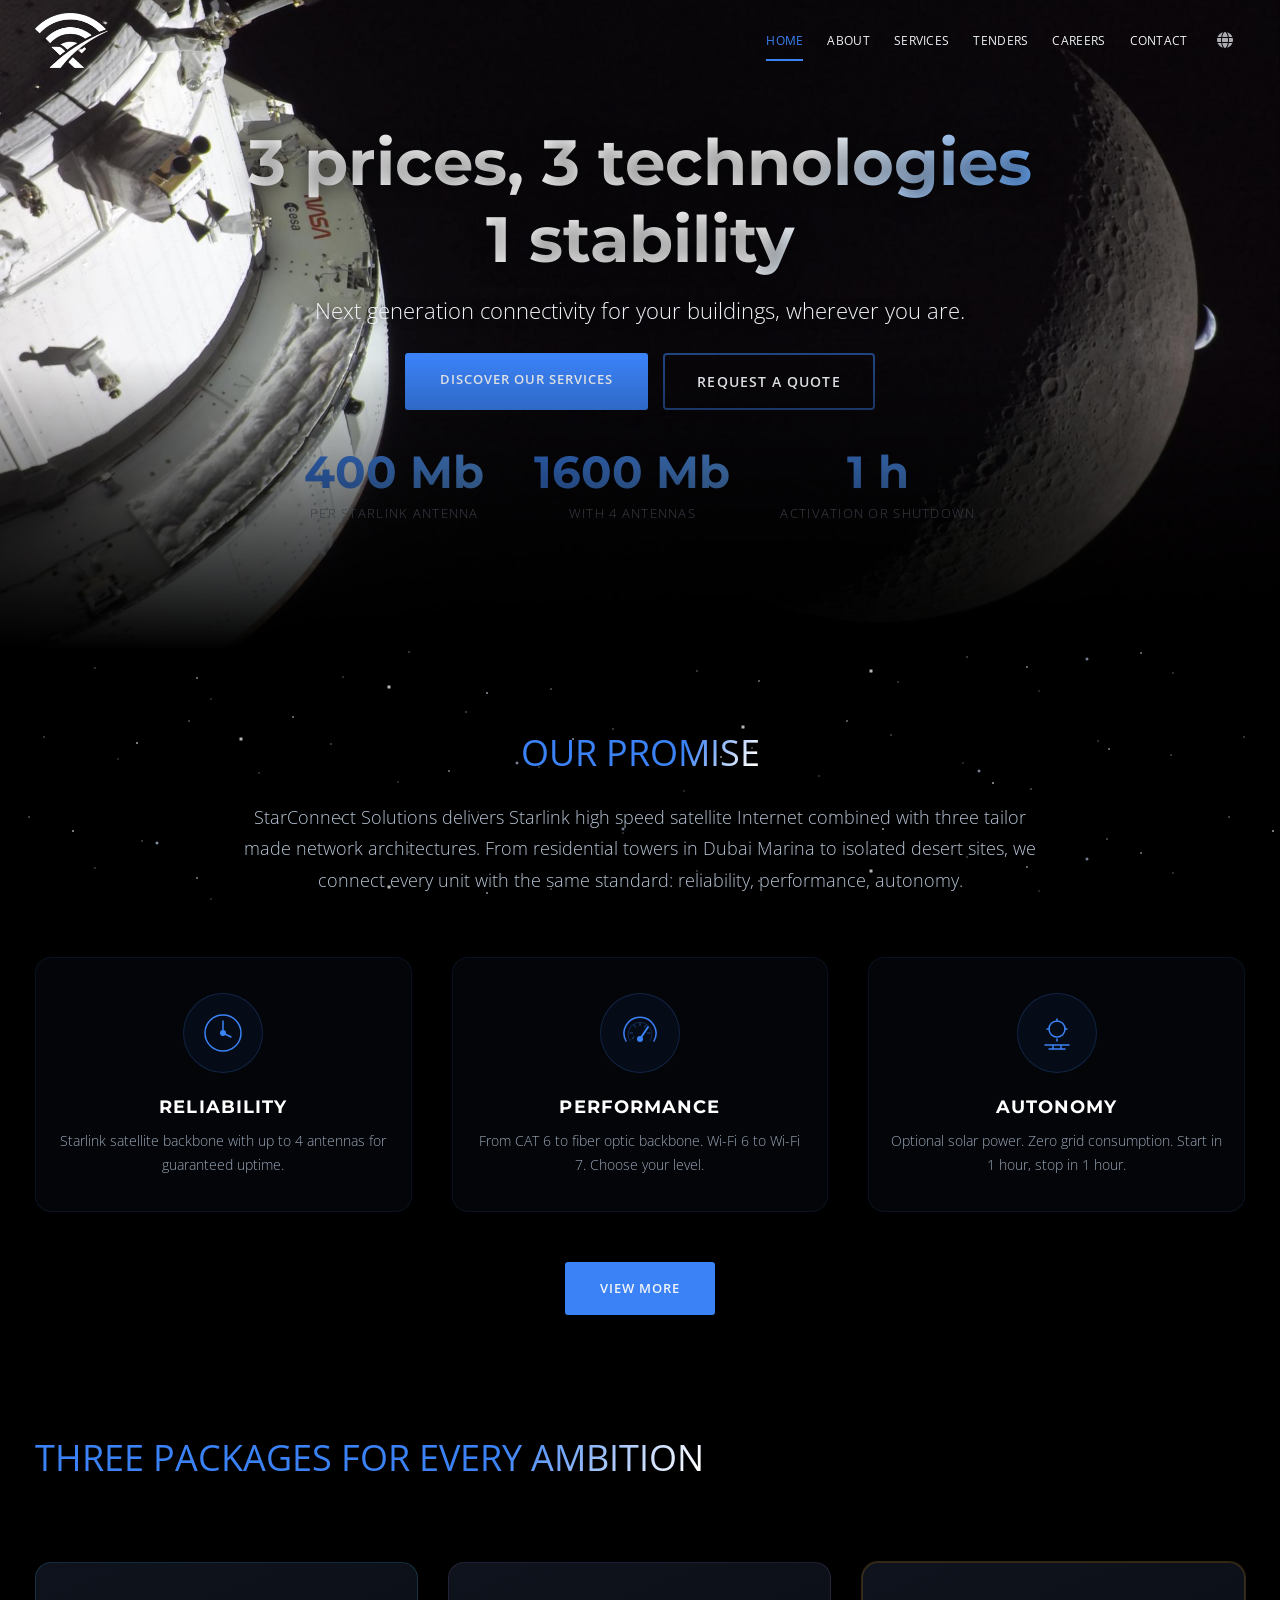
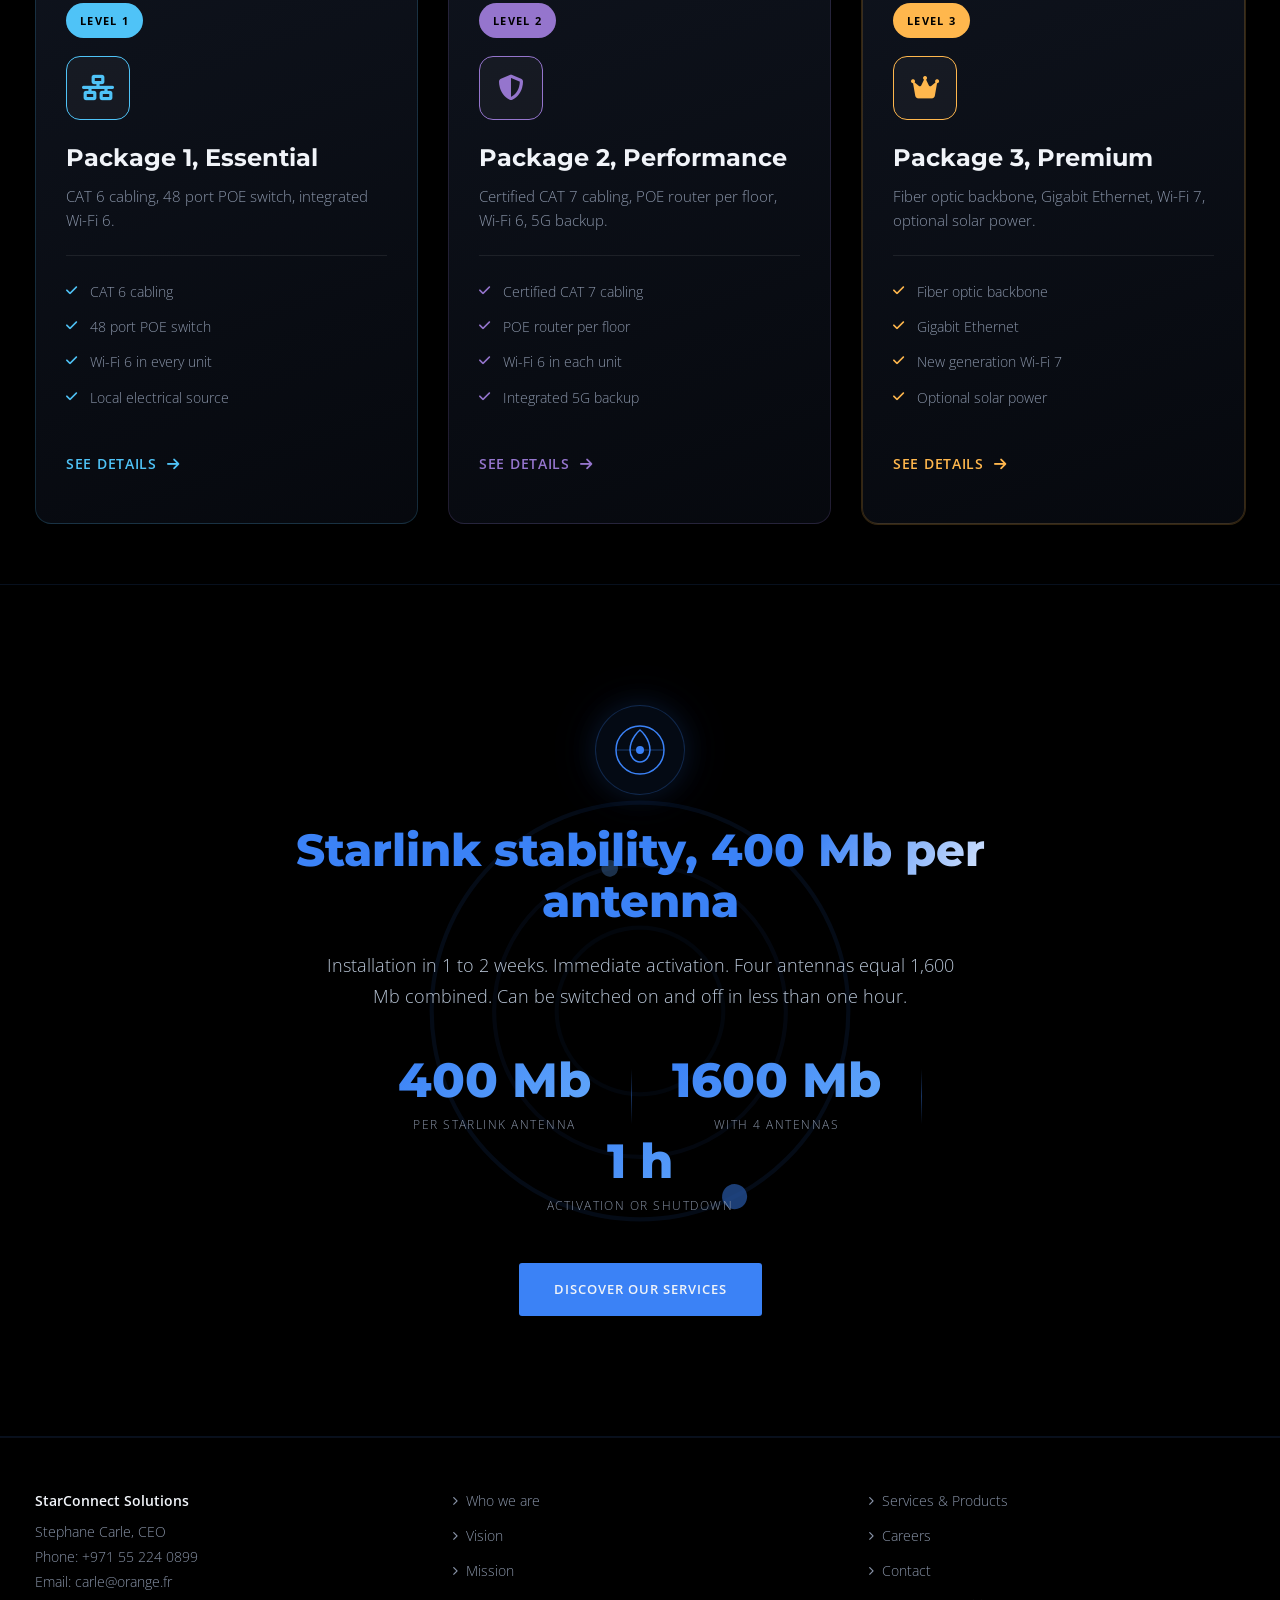
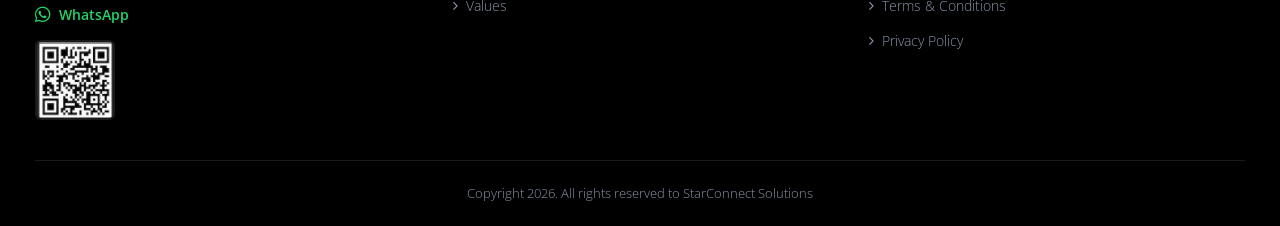
==== index.html @ bc76fd5a "i18n: update mobile lang label on language switch The .mobile-lang-current span stayed pinned to "EN" ====
<!DOCTYPE html>
<html lang="en">
<head>
    <meta charset="UTF-8">
    <meta name="viewport" content="width=device-width, initial-scale=1.0">
    <title>StarConnect Solutions, next generation connectivity</title>
    <meta name="description" content="StarConnect Solutions - Starlink satellite Internet and tailor made network architectures">
    <link rel="preconnect" href="https://fonts.googleapis.com">
    <link rel="preconnect" href="https://fonts.gstatic.com" crossorigin>
    <link href="https://fonts.googleapis.com/css2?family=Open+Sans:wght@300;400;500;600;700&family=Montserrat:wght@400;500;600;700&family=Noto+Sans+Arabic:wght@400;600;700&family=Noto+Sans+Bengali:wght@400;600;700&display=swap" rel="stylesheet">
    <link rel="stylesheet" href="https://cdnjs.cloudflare.com/ajax/libs/font-awesome/6.5.1/css/all.min.css">
    <link rel="icon" type="image/png" href="assets/favicon.png?v=4">
    
    <!-- Open Graph / Social Media -->
    <meta property="og:type" content="website">
    <meta property="og:title" content="StarConnect Solutions">
    <meta property="og:description" content="3 prix. 3 technologies. 1 stabilité. Connectivité Starlink haut débit pour vos immeubles.">
    <meta property="og:image" content="https://TODO-domain.com/assets/images/og-image.jpg">
    <meta property="og:url" content="https://TODO-domain.com/index.html">
    <meta name="twitter:card" content="summary_large_image">
    <meta name="twitter:title" content="StarConnect Solutions">
    <meta name="twitter:description" content="3 prix. 3 technologies. 1 stabilité. Connectivité Starlink haut débit pour vos immeubles.">
    <meta name="twitter:image" content="https://TODO-domain.com/assets/images/og-image.jpg">
    <link rel="stylesheet" href="style.css?v=36">
</head>
<body class="home" data-page-title-key="home.title">

    <!-- Preloader (home only) -->
    <div id="preloader" aria-hidden="true">
        <div class="preloader-stars"></div>
        <div class="preloader-stars preloader-stars-2"></div>
        <div class="preloader-stars preloader-stars-3"></div>
        <div class="preloader-core">
            <img src="assets/images/logo-starconnect.png" alt="StarConnect Solutions" class="preloader-logo">
            <div class="preloader-brand">STARCONNECT SOLUTIONS</div>
            <div class="preloader-line"></div>
        </div>
    </div>

    <!-- Header -->
    <header class="main-header">
        <div class="container">
            <div class="header-inner">
                <a href="index.html" class="logo">
                    <img src="assets/images/logo-starconnect.png" alt="StarConnect Solutions">
                </a>
                <nav class="main-nav">
                    <div class="mobile-lang">
                        <button class="mobile-lang-btn" aria-label="Language" type="button">
                            <svg width="18" height="18" viewBox="0 0 24 24" fill="none"><circle cx="12" cy="12" r="9" stroke="currentColor" stroke-width="1.5"/><path d="M3 12H21" stroke="currentColor" stroke-width="1.5"/><path d="M12 3C14.5 6 15.5 9 15.5 12C15.5 15 14.5 18 12 21" stroke="currentColor" stroke-width="1.5"/><path d="M12 3C9.5 6 8.5 9 8.5 12C8.5 15 9.5 18 12 21" stroke="currentColor" stroke-width="1.5"/></svg>
                            <span class="mobile-lang-current">EN</span>
                        </button>
                        <ul class="mobile-lang-menu">
                            <li><a href="#" class="lang-option" data-lang="en"><span class="flag flag-gb"></span> EN</a></li>
                            <li><a href="#" class="lang-option" data-lang="fr"><span class="flag flag-fr"></span> FR</a></li>
                            <li><a href="#" class="lang-option" data-lang="ar"><span class="flag flag-ae"></span> AR</a></li>
                            <li><a href="#" class="lang-option" data-lang="bn"><span class="flag flag-bd"></span> BN</a></li>
                        </ul>
                    </div>
                    <button class="mobile-toggle" aria-label="Menu">
                        <span></span><span></span><span></span>
                    </button>
                    <ul class="nav-menu">
                        <li class="active"><a href="index.html" data-i18n="nav.home">Home</a></li>
                        <li><a href="about.html" data-i18n="nav.about">About</a></li>
                        <li><a href="services.html" data-i18n="nav.services">Services</a></li>
                        <li><a href="tenders.html" data-i18n="nav.tenders">Tenders</a></li>
                        <li><a href="careers.html" data-i18n="nav.careers">Careers</a></li>
                        <li><a href="contact.html" data-i18n="nav.contact">Contact</a></li>
                        <li class="has-dropdown lang-dropdown">
                            <a href="#" class="lang-toggle"><i class="fa-solid fa-globe"></i></a>
                            <ul class="dropdown lang-menu">
                                <li><a href="#" class="lang-option" data-lang="en"><span class="flag flag-gb"></span> EN</a></li>
                                <li><a href="#" class="lang-option" data-lang="fr"><span class="flag flag-fr"></span> FR</a></li>
                                <li><a href="#" class="lang-option" data-lang="ar"><span class="flag flag-ae"></span> AR</a></li>
                                <li><a href="#" class="lang-option" data-lang="bn"><span class="flag flag-bd"></span> BN</a></li>
                            </ul>
                        </li>
                    </ul>
                </nav>
            </div>
        </div>
    </header>

    <!-- Space Background -->
    <div class="space-bg">
        <div class="stars-small"></div>
        <div class="stars-medium"></div>
        <div class="stars-large"></div>
    </div>

    <!-- Hero Slider -->
    <section class="hero-slider">
        <div class="slider-wrapper">
            <div class="slide active" style="background-image: url('assets/images/nasa-orion-moon.jpg')">
                <div class="container hero-content">
                    <h1>
                        <span data-i18n="home.hero.title.line1">3 prices, 3 technologies</span>
                        <span data-i18n="home.hero.title.line2">1 stability</span>
                    </h1>
                    <p data-i18n="home.hero.subtitle">Next generation connectivity for your buildings, wherever you are.</p>
                    <div class="hero-ctas">
                        <a href="services.html" class="btn-primary" data-i18n="home.cta">Discover our services</a>
                        <a href="contact.html" class="btn-secondary" data-i18n="home.cta2">Request a quote</a>
                    </div>
                    <div class="hero-stats">
                        <div class="hero-stat">
                            <div class="hero-stat-value" data-i18n="home.stat1.value">400 Mb</div>
                            <div class="hero-stat-label" data-i18n="home.stat1.label">per Starlink antenna</div>
                        </div>
                        <div class="hero-stat">
                            <div class="hero-stat-value" data-i18n="home.stat2.value">1600 Mb</div>
                            <div class="hero-stat-label" data-i18n="home.stat2.label">with 4 antennas</div>
                        </div>
                        <div class="hero-stat">
                            <div class="hero-stat-value" data-i18n="home.stat3.value">1 h</div>
                            <div class="hero-stat-label" data-i18n="home.stat3.label">activation or shutdown</div>
                        </div>
                    </div>
                </div>
            </div>
        </div>
    </section>

    <!-- Promise Section -->
    <section class="page-section promise-section">
        <div class="container">
            <div class="promise-content">
                <h2 class="section-title" data-i18n="home.promise.title">Our promise</h2>
                <p class="promise-lead" data-i18n="home.promise.text">StarConnect Solutions delivers Starlink high speed satellite Internet combined with three tailor made network architectures. From residential towers in Dubai Marina to isolated desert sites, we connect every unit with the same standard: reliability, performance, autonomy.</p>
            </div>

            <div class="promise-pillars">
                <div class="promise-pillar">
                    <div class="promise-pillar-icon">
                        <svg width="44" height="44" viewBox="0 0 44 44" fill="none">
                            <circle cx="22" cy="22" r="18" stroke="currentColor" stroke-width="1.5"/>
                            <path d="M22 10V22L30 26" stroke="currentColor" stroke-width="1.5" stroke-linecap="round"/>
                            <circle cx="22" cy="22" r="3" fill="currentColor"/>
                        </svg>
                    </div>
                    <h3 data-i18n="home.promise.p1.title">Reliability</h3>
                    <p data-i18n="home.promise.p1.text">Starlink satellite backbone with up to 4 antennas for guaranteed uptime.</p>
                </div>
                <div class="promise-pillar">
                    <div class="promise-pillar-icon">
                        <svg width="44" height="44" viewBox="0 0 44 44" fill="none">
                            <path d="M8 30 A16 16 0 1 1 36 30" stroke="currentColor" stroke-width="1.5" stroke-linecap="round" fill="none"/>
                            <path d="M12 30 A12 12 0 1 1 32 30" stroke="currentColor" stroke-width="0.8" stroke-linecap="round" fill="none" opacity="0.3"/>
                            <line x1="14" y1="28" x2="16" y2="26" stroke="currentColor" stroke-width="1" stroke-linecap="round" opacity="0.5"/>
                            <line x1="12" y1="22" x2="14.5" y2="22" stroke="currentColor" stroke-width="1" stroke-linecap="round" opacity="0.5"/>
                            <line x1="16" y1="14" x2="17.5" y2="16" stroke="currentColor" stroke-width="1" stroke-linecap="round" opacity="0.5"/>
                            <line x1="22" y1="12" x2="22" y2="14.5" stroke="currentColor" stroke-width="1" stroke-linecap="round" opacity="0.5"/>
                            <line x1="28" y1="14" x2="26.5" y2="16" stroke="currentColor" stroke-width="1" stroke-linecap="round" opacity="0.5"/>
                            <line x1="32" y1="22" x2="29.5" y2="22" stroke="currentColor" stroke-width="1" stroke-linecap="round" opacity="0.5"/>
                            <line x1="22" y1="28" x2="30" y2="16" stroke="currentColor" stroke-width="2" stroke-linecap="round" class="gauge-needle"/>
                            <circle cx="22" cy="28" r="3" fill="currentColor"/>
                        </svg>
                    </div>
                    <h3 data-i18n="home.promise.p2.title">Performance</h3>
                    <p data-i18n="home.promise.p2.text">From CAT 6 to fiber optic backbone. Wi-Fi 6 to Wi-Fi 7. Choose your level.</p>
                </div>
                <div class="promise-pillar">
                    <div class="promise-pillar-icon">
                        <svg width="44" height="44" viewBox="0 0 44 44" fill="none">
                            <circle cx="22" cy="18" r="8" stroke="currentColor" stroke-width="1.5"/>
                            <path d="M22 10V8" stroke="currentColor" stroke-width="1.5" stroke-linecap="round"/>
                            <path d="M22 28V30" stroke="currentColor" stroke-width="1.5" stroke-linecap="round"/>
                            <path d="M14 18H12" stroke="currentColor" stroke-width="1.5" stroke-linecap="round"/>
                            <path d="M32 18H30" stroke="currentColor" stroke-width="1.5" stroke-linecap="round"/>
                            <path d="M10 34H34" stroke="currentColor" stroke-width="1.5" stroke-linecap="round"/>
                            <path d="M14 38H30" stroke="currentColor" stroke-width="1.5" stroke-linecap="round"/>
                            <path d="M18 34V38" stroke="currentColor" stroke-width="1.5"/>
                            <path d="M26 34V38" stroke="currentColor" stroke-width="1.5"/>
                        </svg>
                    </div>
                    <h3 data-i18n="home.promise.p3.title">Autonomy</h3>
                    <p data-i18n="home.promise.p3.text">Optional solar power. Zero grid consumption. Start in 1 hour, stop in 1 hour.</p>
                </div>
            </div>

            <div class="promise-cta">
                <a href="about.html" class="btn-primary" data-i18n="common.viewmore">View more</a>
            </div>
        </div>
    </section>

    <!-- Packages Showcase -->
    <section class="page-section">
        <div class="container">
            <h2 class="section-title" data-i18n="home.packages.title">Three packages for every ambition</h2>
            <div class="package-grid">
                <article class="package-card pkg-1">
                    <span class="edge-light"></span>
                    <span class="package-badge" data-i18n="home.pkg.badge1">Level 1</span>
                    <div class="package-icon"><i class="fa-solid fa-network-wired"></i></div>
                    <h3 data-i18n="home.pkg1.title">Package 1, Essential</h3>
                    <p class="package-tagline" data-i18n="home.pkg1.desc">CAT 6 cabling, 48 port POE switch, integrated Wi-Fi 6.</p>
                    <ul class="package-features">
                        <li data-i18n="home.pkg1.f1">CAT 6 cabling</li>
                        <li data-i18n="home.pkg1.f2">48 port POE switch</li>
                        <li data-i18n="home.pkg1.f3">Wi-Fi 6 in every unit</li>
                        <li data-i18n="home.pkg1.f4">Local electrical source</li>
                    </ul>
                    <a href="services.html#pkg1" class="pkg-cta"><span data-i18n="home.pkg.cta">See details</span> <i class="fa-solid fa-arrow-right"></i></a>
                </article>

                <article class="package-card pkg-2">
                    <span class="edge-light"></span>
                    <span class="package-badge" data-i18n="home.pkg.badge2">Level 2</span>
                    <div class="package-icon"><i class="fa-solid fa-shield-halved"></i></div>
                    <h3 data-i18n="home.pkg2.title">Package 2, Performance</h3>
                    <p class="package-tagline" data-i18n="home.pkg2.desc">Certified CAT 7 cabling, POE router per floor, Wi-Fi 6, 5G backup.</p>
                    <ul class="package-features">
                        <li data-i18n="home.pkg2.f1">Certified CAT 7 cabling</li>
                        <li data-i18n="home.pkg2.f2">POE router per floor</li>
                        <li data-i18n="home.pkg2.f3">Wi-Fi 6 in each unit</li>
                        <li data-i18n="home.pkg2.f4">Integrated 5G backup</li>
                    </ul>
                    <a href="services.html#pkg2" class="pkg-cta"><span data-i18n="home.pkg.cta">See details</span> <i class="fa-solid fa-arrow-right"></i></a>
                </article>

                <article class="package-card pkg-3">
                    <span class="edge-light"></span>
                    <span class="package-badge" data-i18n="home.pkg.badge3">Level 3</span>
                    <div class="package-icon"><i class="fa-solid fa-crown"></i></div>
                    <h3 data-i18n="home.pkg3.title">Package 3, Premium</h3>
                    <p class="package-tagline" data-i18n="home.pkg3.desc">Fiber optic backbone, Gigabit Ethernet, Wi-Fi 7, optional solar power.</p>
                    <ul class="package-features">
                        <li data-i18n="home.pkg3.f1">Fiber optic backbone</li>
                        <li data-i18n="home.pkg3.f2">Gigabit Ethernet</li>
                        <li data-i18n="home.pkg3.f3">New generation Wi-Fi 7</li>
                        <li data-i18n="home.pkg3.f4">Optional solar power</li>
                    </ul>
                    <a href="services.html#pkg3" class="pkg-cta"><span data-i18n="home.pkg.cta">See details</span> <i class="fa-solid fa-arrow-right"></i></a>
                </article>
            </div>
        </div>
    </section>

    <!-- Starlink Highlight -->
    <section class="starlink-hero">
        <div class="starlink-hero-bg">
            <svg class="starlink-sat" viewBox="0 0 120 120" fill="none">
                <circle cx="60" cy="60" r="50" stroke="rgba(59,130,246,0.15)" stroke-width="1"/>
                <circle cx="60" cy="60" r="35" stroke="rgba(59,130,246,0.1)" stroke-width="1"/>
                <circle cx="60" cy="60" r="20" stroke="rgba(59,130,246,0.08)" stroke-width="1"/>
                <circle cx="60" cy="10" r="3" fill="#3b82f6" opacity="0.8">
                    <animateTransform attributeName="transform" type="rotate" from="0 60 60" to="360 60 60" dur="8s" repeatCount="indefinite"/>
                </circle>
                <circle cx="95" cy="60" r="2" fill="#60a5fa" opacity="0.5">
                    <animateTransform attributeName="transform" type="rotate" from="0 60 60" to="-360 60 60" dur="12s" repeatCount="indefinite"/>
                </circle>
            </svg>
        </div>
        <div class="container">
            <div class="starlink-hero-content">
                <div class="starlink-hero-icon">
                    <svg width="56" height="56" viewBox="0 0 56 56" fill="none">
                        <circle cx="28" cy="28" r="24" stroke="currentColor" stroke-width="1.5"/>
                        <path d="M28 8C28 8 18 16 18 28C18 34 22 40 28 40C34 40 38 34 38 28C38 16 28 8 28 8Z" stroke="currentColor" stroke-width="1.5"/>
                        <line x1="4" y1="28" x2="52" y2="28" stroke="currentColor" stroke-width="1" opacity="0.4"/>
                        <circle cx="28" cy="28" r="4" fill="currentColor"/>
                    </svg>
                </div>
                <h2 class="starlink-hero-title" data-i18n="home.starlink.title">Starlink stability, 400 Mb per antenna</h2>
                <p class="starlink-hero-text" data-i18n="home.starlink.text">Installation in 1 to 2 weeks. Immediate activation. Four antennas equal 1,600 Mb combined. Can be switched on and off in less than one hour.</p>
                <div class="starlink-hero-stats">
                    <div class="starlink-stat">
                        <div class="starlink-stat-value" data-i18n="home.stat1.value">400 Mb</div>
                        <div class="starlink-stat-label" data-i18n="home.stat1.label">per Starlink antenna</div>
                    </div>
                    <div class="starlink-stat-divider"></div>
                    <div class="starlink-stat">
                        <div class="starlink-stat-value" data-i18n="home.stat2.value">1600 Mb</div>
                        <div class="starlink-stat-label" data-i18n="home.stat2.label">with 4 antennas</div>
                    </div>
                    <div class="starlink-stat-divider"></div>
                    <div class="starlink-stat">
                        <div class="starlink-stat-value" data-i18n="home.stat3.value">1 h</div>
                        <div class="starlink-stat-label" data-i18n="home.stat3.label">activation or shutdown</div>
                    </div>
                </div>
                <a href="services.html" class="btn-primary" data-i18n="home.cta">Discover our services</a>
            </div>
        </div>
    </section>

    <!-- Footer -->
    <footer class="main-footer">
        <div class="container">
            <div class="footer-grid">
                <div class="footer-col footer-contact">
                    <p class="footer-company" data-i18n="footer.company">StarConnect Solutions</p>
                    <p data-i18n="footer.ceo">Stephane Carle, CEO</p>
                    <p data-i18n="footer.phone">Phone: +971 55 224 0899</p>
                    <p data-i18n="footer.email">Email: carle@orange.fr</p>
                    <a href="https://wa.me/971552240899" class="whatsapp-link"><i class="fa-brands fa-whatsapp"></i> <span data-i18n="footer.whatsapp">WhatsApp</span></a>
                    <div class="footer-qr">
                        <img src="assets/images/qrcode.png" alt="QR Code WhatsApp" loading="lazy" decoding="async">
                    </div>
                </div>
                <div class="footer-col">
                    <ul>
                        <li><a href="about.html"><i class="fa-solid fa-chevron-right"></i> <span data-i18n="footer.whoweare">Who we are</span></a></li>
                        <li><a href="about.html"><i class="fa-solid fa-chevron-right"></i> <span data-i18n="footer.vision">Vision</span></a></li>
                        <li><a href="about.html"><i class="fa-solid fa-chevron-right"></i> <span data-i18n="footer.mission">Mission</span></a></li>
                        <li><a href="about.html"><i class="fa-solid fa-chevron-right"></i> <span data-i18n="footer.values">Values</span></a></li>
                    </ul>
                </div>
                <div class="footer-col">
                    <ul>
                        <li><a href="services.html"><i class="fa-solid fa-chevron-right"></i> <span data-i18n="footer.services">Services & Products</span></a></li>
                        <li><a href="careers.html"><i class="fa-solid fa-chevron-right"></i> <span data-i18n="footer.careers">Careers</span></a></li>
                        <li><a href="contact.html"><i class="fa-solid fa-chevron-right"></i> <span data-i18n="footer.contact">Contact</span></a></li>
                        <li><a href="terms.html"><i class="fa-solid fa-chevron-right"></i> <span data-i18n="footer.terms">Terms & Conditions</span></a></li>
                        <li><a href="privacy.html"><i class="fa-solid fa-chevron-right"></i> <span data-i18n="footer.privacy">Privacy Policy</span></a></li>
                    </ul>
                </div>
            </div>
            <div class="footer-bottom">
                <p data-i18n="footer.copyright">Copyright 2026. All rights reserved to StarConnect Solutions</p>
            </div>
        </div>
    </footer>

    <script src="i18n.js?v=37"></script>
    <script src="i18n-extra.js?v=36"></script>
    <script src="script.js?v=37"></script>
</body>
</html>
---- style.css ----
/* ===== DESIGN TOKENS ===== */
:root {
    --bg: #000000;
    --bg-deep: #05080f;
    --surface: #131926;
    --surface-2: #1a2133;
    --border: #222b3d;
    --border-soft: rgba(255, 255, 255, 0.08);
    --text: #f1f4f9;
    --text-muted: #8994a8;
    --text-dim: #5c6578;
    --accent: #3b82f6;
    --accent-hover: #60a5fa;
    --accent-rgb: 59, 130, 246;
}

/* ===== RESET & BASE ===== */
*, *::before, *::after {
    margin: 0;
    padding: 0;
    box-sizing: border-box;
}

body {
    font-family: 'Open Sans', sans-serif;
    font-size: 14px;
    font-weight: 300;
    line-height: 25px;
    color: var(--text);
    background: var(--bg);
}

a {
    text-decoration: none;
    color: inherit;
    transition: color 0.3s ease;
}

ul {
    list-style: none;
}

img {
    max-width: 100%;
    height: auto;
    display: block;
}

.container {
    max-width: 1240px;
    margin: 0 auto;
    padding: 0 15px;
}

/* ===== LANGUAGE SWITCHER (in nav) ===== */
.lang-dropdown {
    margin-left: 5px;
}

.lang-toggle {
    font-size: 16px !important;
    opacity: 0.7;
    transition: opacity 0.3s ease !important;
}

.lang-toggle:hover {
    opacity: 1;
}

.lang-menu {
    min-width: 120px !important;
    right: 0;
    left: auto !important;
}

.lang-option {
    display: flex !important;
    align-items: center;
    gap: 10px;
}

.lang-option.active {
    color: var(--text) !important;
    background: rgba(255, 255, 255, 0.08);
}

/* Flag icons via CSS */
.flag {
    display: inline-block;
    width: 20px;
    height: 14px;
    border-radius: 2px;
    background-size: cover;
    background-position: center;
    flex-shrink: 0;
}

.flag-fr {
    background: linear-gradient(90deg, #002395 33%, #fff 33% 66%, #ED2939 66%);
}

.flag-ae {
    background: linear-gradient(180deg, #00732F 25%, #fff 25% 50%, #000 50% 75%, #FF0000 75%);
    position: relative;
}

.flag-ae::after {
    content: '';
    position: absolute;
    left: 0;
    top: 0;
    width: 30%;
    height: 100%;
    background: #FF0000;
}

.flag-gb {
    background:
        linear-gradient(90deg, transparent 45%, #fff 45% 55%, transparent 55%),
        linear-gradient(0deg, transparent 40%, #fff 40% 60%, transparent 60%),
        linear-gradient(90deg, transparent 47%, #CF142B 47% 53%, transparent 53%),
        linear-gradient(0deg, transparent 43%, #CF142B 43% 57%, transparent 57%),
        #00247D;
}

.flag-bd {
    background: radial-gradient(circle at 42% 50%, #F42A41 0 28%, transparent 28%), #006A4E;
}

/* RTL support (Arabic) */
html[dir="rtl"] body { direction: rtl; text-align: right; }
html[dir="rtl"] .nav-menu { flex-direction: row-reverse; }
html[dir="rtl"] .footer-grid { direction: rtl; }
html[dir="rtl"] .section-title-left { text-align: right; }
html[dir="rtl"] .service-list li { direction: rtl; }
html[dir="rtl"] .breadcrumb { direction: rtl; }
html[dir="rtl"] .footer-col ul li a i.fa-chevron-right::before { content: "\f053"; }

/* ===== STARFIELD BACKGROUND ===== */
.space-bg {
    position: fixed;
    top: 0;
    left: 0;
    width: 100%;
    height: 100%;
    pointer-events: none;
    z-index: 0;
    background: var(--bg);
}

.stars-small,
.stars-medium,
.stars-large {
    position: absolute;
    top: 0;
    left: 0;
    width: 100%;
    height: 100%;
    pointer-events: none;
}

/* Layer 1: Dense small stars */
.stars-small {
    background-image:
        radial-gradient(1px 1px at 29px 17px, rgba(255,255,255,0.8), transparent),
        radial-gradient(1px 1px at 95px 68px, rgba(255,255,255,0.6), transparent),
        radial-gradient(1px 1px at 142px 41px, rgba(255,255,255,0.7), transparent),
        radial-gradient(1px 1px at 211px 99px, rgba(255,255,255,0.5), transparent),
        radial-gradient(1px 1px at 278px 23px, rgba(255,255,255,0.8), transparent),
        radial-gradient(1px 1px at 343px 77px, rgba(255,255,255,0.6), transparent),
        radial-gradient(1px 1px at 409px 52px, rgba(255,255,255,0.7), transparent),
        radial-gradient(1px 1px at 478px 12px, rgba(255,255,255,0.5), transparent),
        radial-gradient(1px 1px at 551px 89px, rgba(255,255,255,0.8), transparent),
        radial-gradient(1px 1px at 623px 33px, rgba(255,255,255,0.6), transparent),
        radial-gradient(1px 1px at 697px 71px, rgba(255,255,255,0.7), transparent),
        radial-gradient(1px 1px at 764px 48px, rgba(255,255,255,0.5), transparent),
        radial-gradient(1px 1px at 831px 14px, rgba(255,255,255,0.8), transparent),
        radial-gradient(1px 1px at 898px 82px, rgba(255,255,255,0.6), transparent),
        radial-gradient(1px 1px at 967px 57px, rgba(255,255,255,0.7), transparent),
        radial-gradient(1px 1px at 1039px 91px, rgba(255,255,255,0.5), transparent),
        radial-gradient(1px 1px at 1107px 39px, rgba(255,255,255,0.8), transparent),
        radial-gradient(1px 1px at 1173px 73px, rgba(255,255,255,0.6), transparent),
        radial-gradient(1px 1px at 44px 137px, rgba(255,255,255,0.7), transparent),
        radial-gradient(1px 1px at 118px 159px, rgba(255,255,255,0.5), transparent),
        radial-gradient(1px 1px at 189px 121px, rgba(255,255,255,0.8), transparent),
        radial-gradient(1px 1px at 259px 173px, rgba(255,255,255,0.6), transparent),
        radial-gradient(1px 1px at 331px 144px, rgba(255,255,255,0.7), transparent),
        radial-gradient(1px 1px at 398px 182px, rgba(255,255,255,0.5), transparent),
        radial-gradient(1px 1px at 466px 112px, rgba(255,255,255,0.8), transparent),
        radial-gradient(1px 1px at 539px 167px, rgba(255,255,255,0.6), transparent),
        radial-gradient(1px 1px at 613px 129px, rgba(255,255,255,0.7), transparent),
        radial-gradient(1px 1px at 684px 191px, rgba(255,255,255,0.5), transparent),
        radial-gradient(1px 1px at 752px 148px, rgba(255,255,255,0.8), transparent),
        radial-gradient(1px 1px at 819px 176px, rgba(255,255,255,0.6), transparent),
        radial-gradient(1px 1px at 891px 135px, rgba(255,255,255,0.7), transparent),
        radial-gradient(1px 1px at 963px 163px, rgba(255,255,255,0.5), transparent),
        radial-gradient(1px 1px at 1031px 189px, rgba(255,255,255,0.8), transparent),
        radial-gradient(1px 1px at 1098px 141px, rgba(255,255,255,0.6), transparent),
        radial-gradient(1px 1px at 1171px 155px, rgba(255,255,255,0.7), transparent);
    background-size: 1200px 200px;
    background-repeat: repeat;
    animation: twinkle-slow 5s ease-in-out infinite alternate;
    z-index: 1;
}

/* Layer 2: Medium stars */
.stars-medium {
    background-image:
        radial-gradient(1.5px 1.5px at 73px 31px, rgba(255,255,255,0.9), transparent),
        radial-gradient(1.5px 1.5px at 197px 78px, rgba(220,230,255,0.8), transparent),
        radial-gradient(1.5px 1.5px at 341px 19px, rgba(255,255,255,0.7), transparent),
        radial-gradient(1.5px 1.5px at 487px 93px, rgba(220,230,255,0.9), transparent),
        radial-gradient(1.5px 1.5px at 611px 47px, rgba(255,255,255,0.8), transparent),
        radial-gradient(1.5px 1.5px at 759px 81px, rgba(220,230,255,0.7), transparent),
        radial-gradient(1.5px 1.5px at 883px 29px, rgba(255,255,255,0.9), transparent),
        radial-gradient(1.5px 1.5px at 1027px 67px, rgba(220,230,255,0.8), transparent),
        radial-gradient(1.5px 1.5px at 1141px 53px, rgba(255,255,255,0.7), transparent),
        radial-gradient(1.5px 1.5px at 137px 143px, rgba(255,255,255,0.9), transparent),
        radial-gradient(1.5px 1.5px at 293px 117px, rgba(220,230,255,0.8), transparent),
        radial-gradient(1.5px 1.5px at 449px 171px, rgba(255,255,255,0.7), transparent),
        radial-gradient(1.5px 1.5px at 573px 139px, rgba(220,230,255,0.9), transparent),
        radial-gradient(1.5px 1.5px at 721px 157px, rgba(255,255,255,0.8), transparent),
        radial-gradient(1.5px 1.5px at 847px 121px, rgba(220,230,255,0.7), transparent),
        radial-gradient(1.5px 1.5px at 993px 183px, rgba(255,255,255,0.9), transparent),
        radial-gradient(1.5px 1.5px at 1109px 149px, rgba(220,230,255,0.8), transparent);
    background-size: 1200px 200px;
    background-repeat: repeat;
    animation: twinkle-medium 7s ease-in-out infinite alternate;
    z-index: 1;
}

/* Layer 3: Bright accent stars */
.stars-large {
    background-image:
        radial-gradient(2px 2px at 157px 43px, rgba(200,220,255,1), transparent),
        radial-gradient(2.5px 2.5px at 389px 87px, rgba(255,255,255,1), transparent),
        radial-gradient(2px 2px at 623px 29px, rgba(200,220,255,0.9), transparent),
        radial-gradient(2.5px 2.5px at 871px 71px, rgba(255,255,255,1), transparent),
        radial-gradient(2px 2px at 1087px 59px, rgba(200,220,255,0.9), transparent),
        radial-gradient(2.5px 2.5px at 241px 139px, rgba(255,255,255,1), transparent),
        radial-gradient(2px 2px at 517px 163px, rgba(200,220,255,0.9), transparent),
        radial-gradient(2.5px 2.5px at 743px 127px, rgba(255,255,255,1), transparent),
        radial-gradient(2px 2px at 979px 171px, rgba(200,220,255,0.9), transparent);
    background-size: 1200px 200px;
    background-repeat: repeat;
    animation: twinkle-bright 3s ease-in-out infinite alternate;
    z-index: 1;
}

@keyframes twinkle-slow {
    0% { opacity: 0.6; }
    100% { opacity: 1; }
}

@keyframes twinkle-medium {
    0% { opacity: 0.5; }
    100% { opacity: 0.9; }
}

@keyframes twinkle-bright {
    0% { opacity: 0.4; }
    50% { opacity: 1; }
    100% { opacity: 0.6; }
}

/* Content sections above starfield */
.main-header,
.hero-slider,
.highlights-section,
.about-section,
.info-bar,
.main-footer,
.page-banner,
.page-section {
    position: relative;
    z-index: 1;
}

/* ===== HEADER ===== */
.main-header {
    background: rgba(0, 0, 0, 0.92);
    backdrop-filter: blur(8px);
    padding: 0;
    position: fixed;
    top: 0;
    left: 0;
    right: 0;
    z-index: 1000;
    transition: top 0.4s ease, background 0.4s ease;
}

/* Home page: header transparent at top, only nav items visible */
.home .main-header {
    background: transparent;
    backdrop-filter: none;
    top: 0;
}

/* Home page: header gains background on scroll */
.home .main-header.scrolled {
    background: rgba(0, 0, 0, 0.92);
    backdrop-filter: blur(8px);
}

.header-inner {
    display: flex;
    align-items: center;
    justify-content: space-between;
    min-height: 80px;
}

.logo img {
    height: 55px;
    width: auto;
    border-radius: 6px;
    object-fit: contain;
}

/* ===== NAVIGATION ===== */
.main-nav {
    display: flex;
    align-items: center;
}

.nav-menu {
    display: flex;
    align-items: center;
    gap: 0;
}

.nav-menu > li {
    position: relative;
}

.nav-menu > li > a {
    display: block;
    padding: 28px 12px;
    color: var(--text);
    font-size: 12px;
    font-weight: 400;
    letter-spacing: 0.3px;
    text-transform: uppercase;
    white-space: nowrap;
    transition: color 0.3s ease;
    position: relative;
}

/* Hover underline effect */
.nav-menu > li > a::before {
    content: '';
    position: absolute;
    bottom: 20px;
    left: 12px;
    right: 12px;
    height: 2px;
    background: var(--accent);
    transform: scaleX(0);
    transition: transform 0.3s ease;
    transform-origin: center;
}

.nav-menu > li > a:hover::before,
.nav-menu > li.active > a::before {
    transform: scaleX(1);
}

.nav-menu > li > a:hover {
    color: var(--accent);
}

.nav-menu > li.active > a {
    color: var(--accent);
}

/* No underline on lang toggle */
.lang-toggle::before {
    display: none !important;
}

/* Dropdown */
.has-dropdown > a::after {
    content: '\f107';
    font-family: 'Font Awesome 6 Free';
    font-weight: 900;
    margin-left: 6px;
    font-size: 11px;
}

.lang-dropdown > a::after {
    display: none;
}

.dropdown {
    position: absolute;
    top: 100%;
    left: 0;
    min-width: 220px;
    background: var(--surface);
    display: none;
    z-index: 9999;
}

.has-dropdown:hover > .dropdown {
    display: block;
}

.dropdown li a {
    display: block;
    padding: 12px 20px;
    color: var(--text-muted);
    font-size: 13px;
    border-bottom: 1px solid var(--border);
    transition: background 0.3s ease, color 0.3s ease;
}

.dropdown li a:hover {
    background: var(--accent);
    color: var(--text);
}

/* Mobile Toggle (Hamburger) */
.mobile-toggle {
    display: none;
    flex-direction: column;
    gap: 6px;
    background: none;
    border: none;
    cursor: pointer;
    padding: 8px;
    z-index: 1100;
}

.mobile-toggle span {
    width: 24px;
    height: 2px;
    background: var(--text);
    border-radius: 2px;
    transition: all 0.3s ease;
    transform-origin: center;
}

/* Hamburger → X animation */
.mobile-toggle.active span:nth-child(1) {
    transform: translateY(8px) rotate(45deg);
}

.mobile-toggle.active span:nth-child(2) {
    opacity: 0;
}

.mobile-toggle.active span:nth-child(3) {
    transform: translateY(-8px) rotate(-45deg);
}

/* Side Nav Overlay */
.sidenav-overlay {
    display: none;
    position: fixed;
    top: 0;
    left: 0;
    width: 100%;
    height: 100%;
    background: rgba(0, 0, 0, 0.6);
    z-index: 999;
    opacity: 0;
    transition: opacity 0.3s ease;
}

.sidenav-overlay.active {
    display: block;
    opacity: 1;
}

/* ===== HERO SLIDER ===== */
.hero-slider {
    position: relative;
    width: 100%;
    height: 0;
    padding-bottom: 50.8%; /* 630/1240 ratio */
    overflow: hidden;
    background: var(--bg);
}

/* Smooth fade from hero image into starfield background */
.hero-slider::after {
    content: '';
    position: absolute;
    left: 0;
    right: 0;
    bottom: 0;
    height: 45%;
    background: linear-gradient(
        to bottom,
        transparent 0%,
        rgba(0, 0, 0, 0.6) 55%,
        #000 100%
    );
    pointer-events: none;
    z-index: 2;
}

.home .hero-slider .slide {
    transform: translateZ(0);
    will-change: transform;
}

.slider-wrapper {
    position: absolute;
    top: 0;
    left: 0;
    width: 100%;
    height: 100%;
}

.slide {
    position: absolute;
    top: 0;
    left: 0;
    width: 100%;
    height: 100%;
    background-size: cover;
    background-position: center;
    opacity: 0;
    transition: opacity 1s ease;
}

.slide.active {
    opacity: 1;
}

.slider-arrow {
    position: absolute;
    top: 50%;
    transform: translateY(-50%);
    background: rgba(0, 0, 0, 0.5);
    color: var(--text);
    border: none;
    width: 40px;
    height: 40px;
    border-radius: 50%;
    font-size: 16px;
    cursor: pointer;
    z-index: 10;
    transition: background 0.3s ease;
    display: flex;
    align-items: center;
    justify-content: center;
}

.slider-arrow:hover {
    background: rgba(255, 255, 255, 0.25);
}

.slider-arrow.prev {
    left: 20px;
}

.slider-arrow.next {
    right: 20px;
}

.slider-dots {
    position: absolute;
    bottom: 20px;
    left: 50%;
    transform: translateX(-50%);
    display: flex;
    gap: 10px;
    z-index: 10;
}

.dot {
    width: 14px;
    height: 14px;
    border-radius: 50%;
    background: transparent;
    border: 2px solid rgba(255, 255, 255, 0.6);
    cursor: pointer;
    transition: all 0.3s ease;
}

.dot.active {
    background: var(--text);
    border-color: var(--text);
}

/* ===== HIGHLIGHTS SECTION ===== */
.highlights-section {
    padding: 60px 0 50px;
    background: transparent;
}

.section-title {
    font-size: 36px;
    font-weight: 400;
    color: var(--accent);
    text-align: center;
    margin-bottom: 30px;
    text-transform: uppercase;
    line-height: 1.3;
}

.highlights-header {
    display: flex;
    align-items: center;
    justify-content: space-between;
    margin-bottom: 40px;
}

.highlights-header .section-title {
    text-align: left;
    margin-bottom: 0;
}

.highlights-tabs {
    display: flex;
    align-items: center;
    gap: 15px;
}

.tab-btn {
    background: none;
    border: none;
    font-family: 'Open Sans', sans-serif;
    font-size: 14px;
    font-weight: 600;
    color: var(--text-muted);
    cursor: pointer;
    text-transform: uppercase;
    letter-spacing: 0.5px;
    transition: color 0.3s ease;
}

.tab-btn.active {
    color: var(--accent);
}

.tab-btn:hover {
    color: var(--accent);
}

.tab-separator {
    color: var(--text-muted);
    font-size: 14px;
}

.posts-grid {
    display: grid;
    grid-template-columns: repeat(2, 1fr);
    gap: 30px;
}

.post-card {
    background: rgba(255, 255, 255, 0.05);
    border: 1px solid rgba(255, 255, 255, 0.1);
    border-radius: 15px;
    overflow: hidden;
    transition: transform 0.3s ease, border-color 0.3s ease;
}

.post-card:hover {
    transform: translateY(-3px);
    border-color: rgba(255, 255, 255, 0.2);
}

.post-image {
    overflow: hidden;
    height: 280px;
}

.post-image img {
    width: 100%;
    height: 100%;
    object-fit: cover;
    transition: transform 0.5s ease;
}

.post-card:hover .post-image img {
    transform: scale(1.05);
}

.post-content {
    padding: 25px;
}

.post-date {
    font-size: 12px;
    color: var(--text-muted);
    font-weight: 400;
    display: block;
    margin-bottom: 10px;
}

.post-content h3 {
    font-size: 18px;
    font-weight: 500;
    line-height: 1.4;
    margin-bottom: 12px;
}

.post-content h3 a {
    color: var(--text);
}

.post-content h3 a:hover {
    color: var(--accent);
}

.post-content p {
    font-size: 14px;
    color: var(--text-muted);
    line-height: 1.7;
    margin-bottom: 15px;
}

.read-more {
    font-size: 13px;
    font-weight: 600;
    color: var(--accent);
    text-transform: uppercase;
}

.read-more:hover {
    color: var(--accent-hover);
}

/* ===== ABOUT SECTION ===== */
.about-section {
    padding: 70px 0;
    background: transparent;
}

.about-grid {
    display: grid;
    grid-template-columns: 1fr 1fr;
    gap: 50px;
    align-items: center;
}

.grad {
    font-size: 36px;
    font-weight: 600;
    background: -webkit-linear-gradient(var(--accent), var(--accent-hover));
    -webkit-background-clip: text;
    -webkit-text-fill-color: transparent;
    background-clip: text;
    margin-bottom: 20px;
}

.about-text p {
    font-size: 15px;
    line-height: 1.8;
    color: var(--text-muted);
    margin-bottom: 30px;
}

.btn-primary {
    display: inline-block;
    padding: 14px 35px;
    background: var(--accent);
    color: var(--text);
    font-size: 13px;
    font-weight: 600;
    text-transform: uppercase;
    letter-spacing: 1px;
    border-radius: 3px;
    transition: background 0.3s ease, transform 0.3s ease;
}

.btn-primary:hover {
    background: var(--accent-hover);
    transform: translateY(-2px);
}

.about-image img {
    max-width: 100%;
}

/* ===== INFO BAR ===== */
.info-bar {
    padding: 40px 0;
    background: rgba(0, 0, 0, 0.3);
    border-top: 1px solid rgba(255, 255, 255, 0.08);
}

.info-grid {
    display: grid;
    grid-template-columns: repeat(4, 1fr);
    gap: 30px;
}

.info-item {
    display: flex;
    align-items: flex-start;
    gap: 15px;
}

.info-item i {
    font-size: 24px;
    color: var(--accent);
    margin-top: 3px;
}

.info-item strong {
    display: block;
    font-size: 14px;
    font-weight: 600;
    color: var(--text);
    margin-bottom: 3px;
}

.info-item p {
    font-size: 13px;
    color: var(--text-muted);
}

/* ===== FOOTER ===== */
.main-footer {
    background: transparent;
    border-top: 1px solid rgba(100, 150, 255, 0.1);
    padding: 50px 0 0;
    color: var(--text);
}

.footer-grid {
    display: grid;
    grid-template-columns: 1fr 1fr 1fr;
    gap: 40px;
    padding-bottom: 40px;
}

.footer-grid.four-col {
    grid-template-columns: 1.5fr 1fr 1fr 1fr;
}

.footer-contact p {
    color: var(--text-muted);
    font-size: 14px;
    line-height: 1.8;
}

.footer-company {
    color: var(--text) !important;
    font-weight: 600;
    margin-bottom: 5px;
}

.whatsapp-link {
    display: inline-flex;
    align-items: center;
    gap: 8px;
    color: #25d366;
    font-size: 14px;
    font-weight: 600;
    margin-top: 8px;
    transition: color 0.3s ease;
}

.whatsapp-link:hover {
    color: #128c7e;
}

.whatsapp-link i {
    font-size: 18px;
}

.footer-qr {
    margin-top: 12px;
}

.footer-qr img {
    width: 80px;
    height: 80px;
    border-radius: 6px;
    border: 2px solid rgba(255, 255, 255, 0.1);
}

.footer-col h4 {
    font-size: 16px;
    font-weight: 600;
    margin-bottom: 20px;
    text-transform: uppercase;
    color: var(--text);
}

.footer-col ul li {
    margin-bottom: 10px;
}

.footer-col ul li a {
    color: var(--text-muted);
    font-size: 14px;
    transition: color 0.3s ease;
    display: flex;
    align-items: center;
    gap: 8px;
}

.footer-col ul li a i {
    font-size: 9px;
    color: var(--text-muted);
}

.footer-col ul li a:hover {
    color: var(--text);
}

.social-links {
    display: flex;
    gap: 15px;
}

.social-links a {
    display: flex;
    align-items: center;
    justify-content: center;
    width: 40px;
    height: 40px;
    border-radius: 50%;
    background: rgba(255, 255, 255, 0.1);
    color: var(--text);
    font-size: 16px;
    transition: background 0.3s ease, transform 0.3s ease;
}

.social-links a:hover {
    background: var(--accent);
    transform: translateY(-3px);
}

.footer-bottom {
    border-top: 1px solid rgba(255, 255, 255, 0.1);
    padding: 20px 0;
    text-align: center;
}

.footer-bottom p {
    font-size: 13px;
    color: var(--text-muted);
}

/* ===== RESPONSIVE ===== */
@media (max-width: 1024px) {
    .nav-menu > li > a {
        padding: 28px 12px;
        font-size: 12px;
    }

    .posts-grid {
        gap: 20px;
    }

    .about-grid {
        gap: 30px;
    }
}

@media (max-width: 778px) {
    .mobile-toggle {
        display: flex;
    }

    /* Side Nav (from right) */
    .nav-menu {
        display: flex !important;
        position: fixed;
        top: 0;
        right: 0;
        left: auto;
        width: 280px;
        height: 100vh;
        height: 100dvh;
        background: var(--bg);
        flex-direction: column;
        align-items: stretch;
        padding: 80px 0 30px;
        z-index: 1050;
        overflow-y: auto;
        transform: translateX(100%);
        transition: transform 0.35s cubic-bezier(0.4, 0, 0.2, 1);
        border-left: 1px solid rgba(255, 255, 255, 0.06);
    }

    .nav-menu.open {
        transform: translateX(0);
        box-shadow: -5px 0 30px rgba(0, 0, 0, 0.5);
    }

    .nav-menu > li > a {
        display: block;
        padding: 16px 28px;
        font-size: 14px;
        border-bottom: 1px solid rgba(255, 255, 255, 0.05);
        letter-spacing: 1px;
        position: relative;
        color: #fff;
    }

    .nav-menu > li.active > a {
        background: rgba(var(--accent-rgb), 0.1);
        color: var(--accent-hover);
        box-shadow: inset 3px 0 0 var(--accent);
    }

    .nav-menu > li > a:active,
    .nav-menu > li > a:hover {
        background: rgba(var(--accent-rgb), 0.05);
    }

    /* Kill the desktop hover underline on mobile (was overlapping text) */
    .nav-menu > li > a::before {
        display: none !important;
    }

    /* Dropdowns in sidenav */
    .dropdown {
        position: static;
        background: rgba(0, 0, 0, 0.2);
        min-width: 100%;
        display: none;
        z-index: auto;
    }

    .has-dropdown:hover > .dropdown {
        display: none;
    }

    .has-dropdown.sub-open > .dropdown {
        display: block;
    }

    .has-dropdown > a::after {
        float: right;
        transition: transform 0.3s ease;
    }

    .has-dropdown.sub-open > a::after {
        transform: rotate(180deg);
    }

    .dropdown li a {
        padding: 12px 25px 12px 40px;
        font-size: 13px;
        border-bottom: 1px solid rgba(255, 255, 255, 0.03);
    }

    /* Lang dropdown in sidenav */
    .lang-dropdown {
        margin-top: auto;
        border-top: 1px solid rgba(255, 255, 255, 0.08);
        padding-top: 10px;
    }

    .lang-toggle {
        font-size: 14px !important;
    }

    .lang-menu {
        position: static;
        min-width: 100%;
        display: none;
        background: rgba(0, 0, 0, 0.2);
    }

    .lang-dropdown:hover > .lang-menu {
        display: none;
    }

    .lang-dropdown.sub-open > .lang-menu {
        display: block;
    }

    /* Sidenav header */
    .nav-menu::before {
        content: 'MENU';
        display: block;
        position: absolute;
        top: 0;
        left: 0;
        right: 0;
        padding: 25px;
        font-size: 12px;
        font-weight: 600;
        letter-spacing: 3px;
        color: rgba(255, 255, 255, 0.3);
        text-align: right;
        border-bottom: 1px solid rgba(255, 255, 255, 0.06);
    }

    /* Layout adjustments */
    .hero-slider {
        padding-bottom: 60%;
    }

    .highlights-header {
        flex-direction: column;
        gap: 15px;
        align-items: flex-start;
    }

    .posts-grid {
        grid-template-columns: 1fr;
    }

    .about-grid {
        grid-template-columns: 1fr;
        text-align: center;
    }

    .about-image {
        order: -1;
    }

    .about-image img {
        max-width: 300px;
        margin: 0 auto;
    }

    .info-grid {
        grid-template-columns: repeat(2, 1fr);
        gap: 25px;
    }

    .footer-grid,
    .footer-grid.four-col {
        grid-template-columns: 1fr;
        text-align: center;
    }

    .footer-col ul li a {
        justify-content: center;
    }

    .social-links {
        justify-content: center;
    }
}

@media (max-width: 480px) {
    .section-title {
        font-size: 24px;
    }

    .grad {
        font-size: 24px;
    }

    .info-grid {
        grid-template-columns: 1fr;
    }

    .post-image {
        height: 180px;
    }

    .hero-slider {
        padding-bottom: 75%;
    }

    .contact-grid {
        grid-template-columns: 1fr;
    }

    .form-row.two-col {
        grid-template-columns: 1fr;
    }

    .header-inner {
        min-height: 60px;
    }

    .logo img {
        height: 40px;
    }

    .page-banner {
        min-height: 180px;
    }

    .page-banner h1 {
        font-size: 22px;
    }

    .banner-overlay {
        padding: 50px 0;
    }

    .post-content {
        padding: 18px;
    }

    .post-content h3 {
        font-size: 16px;
    }

    .footer-contact p {
        font-size: 13px;
    }
}

/* ===== PAGE BANNER (Inner Pages) ===== */
.page-banner {
    position: relative;
    background-size: cover;
    background-position: center;
    min-height: 280px;
    display: flex;
    align-items: center;
}

.banner-overlay {
    width: 100%;
    background: rgba(0, 0, 0, 0.65);
    padding: 80px 0;
}

.page-banner h1 {
    color: var(--text);
    font-size: 40px;
    font-weight: 600;
    margin-bottom: 10px;
}

.breadcrumb {
    color: var(--text-muted);
    font-size: 14px;
}

.breadcrumb a {
    color: var(--accent);
}

.breadcrumb a:hover {
    color: var(--text);
}

.breadcrumb span {
    margin: 0 8px;
    color: var(--text-muted);
}

/* ===== PAGE SECTIONS ===== */
.page-section {
    padding: 60px 0;
    background: transparent;
}

.page-section.bg-light {
    background: transparent;
}

.section-title-left {
    font-size: 30px;
    font-weight: 600;
    color: var(--accent);
    margin-bottom: 20px;
    text-transform: uppercase;
    line-height: 1.3;
}

/* Global safety: headings inherit proper line-height (body had line-height: 25px) */
h1, h2, h3, h4, h5, h6 {
    line-height: 1.3;
}

/* ===== SCROLL REVEAL ANIMATIONS ===== */
.reveal {
    opacity: 0;
    transform: translateY(28px);
    transition: opacity 0.8s cubic-bezier(0.22, 0.61, 0.36, 1),
                transform 0.8s cubic-bezier(0.22, 0.61, 0.36, 1);
    will-change: opacity, transform;
}

.reveal.is-visible {
    opacity: 1;
    transform: translateY(0);
}

/* Staggered children inside grids (cards reveal one after another) */
.reveal-stagger > * {
    opacity: 0;
    transform: translateY(28px);
    transition: opacity 0.7s cubic-bezier(0.22, 0.61, 0.36, 1),
                transform 0.7s cubic-bezier(0.22, 0.61, 0.36, 1);
    will-change: opacity, transform;
}

.reveal-stagger.is-visible > *:nth-child(1) { transition-delay: 0.05s; }
.reveal-stagger.is-visible > *:nth-child(2) { transition-delay: 0.15s; }
.reveal-stagger.is-visible > *:nth-child(3) { transition-delay: 0.25s; }
.reveal-stagger.is-visible > *:nth-child(4) { transition-delay: 0.35s; }
.reveal-stagger.is-visible > *:nth-child(5) { transition-delay: 0.45s; }
.reveal-stagger.is-visible > *:nth-child(6) { transition-delay: 0.55s; }

.reveal-stagger.is-visible > * {
    opacity: 1;
    transform: translateY(0);
}

/* Timeline items staggered */
.timeline.reveal-stagger.is-visible > .timeline-item:nth-child(1) { transition-delay: 0.1s; }
.timeline.reveal-stagger.is-visible > .timeline-item:nth-child(2) { transition-delay: 0.25s; }
.timeline.reveal-stagger.is-visible > .timeline-item:nth-child(3) { transition-delay: 0.4s; }
.timeline.reveal-stagger.is-visible > .timeline-item:nth-child(4) { transition-delay: 0.55s; }

/* Respect users who prefer no motion */
@media (prefers-reduced-motion: reduce) {
    .reveal, .reveal-stagger > * {
        opacity: 1 !important;
        transform: none !important;
        transition: none !important;
    }
}

/* ===== PRELOADER (home only) — Starfield Zoom + Logo ===== */
#preloader {
    position: fixed;
    inset: 0;
    z-index: 99999;
    background: #000;
    display: flex;
    align-items: center;
    justify-content: center;
    overflow: hidden;
    opacity: 1;
    transition: opacity 0.6s ease;
}

#preloader.preloader-hide {
    opacity: 0;
    pointer-events: none;
}

#preloader.preloader-removed {
    display: none;
}

/* Stars layers — animated to simulate forward zoom */
.preloader-stars {
    position: absolute;
    top: 50%;
    left: 50%;
    width: 2px;
    height: 2px;
    background: transparent;
    border-radius: 50%;
    box-shadow:
        -420px -310px 0 0 rgba(255,255,255,0.9),
        380px -280px 0 0 rgba(255,255,255,0.8),
        -250px 180px 0 0 rgba(255,255,255,0.7),
        200px 260px 0 0 rgba(255,255,255,0.9),
        -500px 80px 0 0 rgba(255,255,255,0.6),
        450px 120px 0 0 rgba(255,255,255,0.8),
        -120px -380px 0 0 rgba(255,255,255,0.7),
        150px -420px 0 0 rgba(255,255,255,0.85),
        -380px -60px 0 0 rgba(255,255,255,0.75),
        320px -90px 0 0 rgba(255,255,255,0.9),
        -80px 320px 0 0 rgba(255,255,255,0.6),
        60px 380px 0 0 rgba(255,255,255,0.85),
        -460px 240px 0 0 rgba(255,255,255,0.7),
        480px 200px 0 0 rgba(255,255,255,0.8),
        -180px -150px 0 0 rgba(255,255,255,0.9),
        220px -160px 0 0 rgba(255,255,255,0.8),
        -320px 380px 0 0 rgba(255,255,255,0.7),
        340px 360px 0 0 rgba(255,255,255,0.85),
        -540px -200px 0 0 rgba(255,255,255,0.65),
        520px -220px 0 0 rgba(255,255,255,0.75),
        -40px -260px 0 0 rgba(255,255,255,0.8),
        80px 200px 0 0 rgba(255,255,255,0.9),
        -280px 60px 0 0 rgba(255,255,255,0.7),
        260px 80px 0 0 rgba(255,255,255,0.85),
        0 0 0 0 rgba(255,255,255,0);
    animation: starfield-zoom 2.2s cubic-bezier(0.4, 0, 0.2, 1) forwards;
    transform-origin: center;
}

.preloader-stars-2 {
    animation-delay: 0.1s;
    animation-duration: 2.4s;
    opacity: 0.7;
    box-shadow:
        -180px -140px 0 0 rgba(127,179,255,0.9),
        200px -170px 0 0 rgba(198,133,255,0.8),
        -160px 220px 0 0 rgba(255,255,255,0.85),
        240px 180px 0 0 rgba(127,179,255,0.8),
        -300px 40px 0 0 rgba(255,255,255,0.7),
        280px 60px 0 0 rgba(198,133,255,0.75),
        -60px -200px 0 0 rgba(255,255,255,0.9),
        80px -230px 0 0 rgba(127,179,255,0.8),
        -220px -40px 0 0 rgba(198,133,255,0.8),
        180px -30px 0 0 rgba(255,255,255,0.9),
        -40px 180px 0 0 rgba(127,179,255,0.85),
        20px 220px 0 0 rgba(198,133,255,0.75),
        0 0 0 0 rgba(255,255,255,0);
}

.preloader-stars-3 {
    animation-delay: 0.2s;
    animation-duration: 2.6s;
    opacity: 0.5;
    box-shadow:
        -80px -80px 0 0 rgba(255,255,255,0.9),
        100px -100px 0 0 rgba(127,179,255,0.85),
        -70px 90px 0 0 rgba(198,133,255,0.8),
        110px 80px 0 0 rgba(255,255,255,0.9),
        -130px 20px 0 0 rgba(127,179,255,0.85),
        140px 30px 0 0 rgba(198,133,255,0.8),
        0 0 0 0 rgba(255,255,255,0);
}

@keyframes starfield-zoom {
    0% {
        transform: translate(-50%, -50%) scale(0.05);
        opacity: 0;
    }
    10% {
        opacity: 1;
    }
    70% {
        opacity: 1;
    }
    100% {
        transform: translate(-50%, -50%) scale(7);
        opacity: 0;
    }
}

/* Core: logo + brand text materialize after stars have started moving */
.preloader-core {
    position: relative;
    z-index: 2;
    display: flex;
    flex-direction: column;
    align-items: center;
    gap: 22px;
    opacity: 0;
    transform: scale(0.7);
    animation: preloader-core-in 1.2s cubic-bezier(0.22, 0.61, 0.36, 1) 0.8s forwards;
}

@keyframes preloader-core-in {
    0% {
        opacity: 0;
        transform: scale(0.55) translateZ(-200px);
        filter: blur(12px);
    }
    60% {
        opacity: 1;
        filter: blur(0);
    }
    100% {
        opacity: 1;
        transform: scale(1) translateZ(0);
        filter: blur(0);
    }
}

.preloader-logo {
    width: 180px;
    height: auto;
    background: transparent;
    filter:
        drop-shadow(0 0 25px rgba(127, 179, 255, 0.55))
        drop-shadow(0 0 55px rgba(198, 133, 255, 0.35));
    animation: preloader-logo-glow 2.6s ease-in-out 1s infinite;
}

@keyframes preloader-logo-glow {
    0%, 100% {
        filter:
            drop-shadow(0 0 25px rgba(127, 179, 255, 0.55))
            drop-shadow(0 0 55px rgba(198, 133, 255, 0.35));
    }
    50% {
        filter:
            drop-shadow(0 0 40px rgba(127, 179, 255, 0.8))
            drop-shadow(0 0 80px rgba(198, 133, 255, 0.55));
    }
}

.preloader-brand {
    font-family: 'Montserrat', sans-serif;
    font-size: 0.78rem;
    font-weight: 700;
    letter-spacing: 0.42em;
    color: #fff;
    opacity: 0;
    animation: preloader-brand-in 0.8s ease-out 1.35s forwards;
}

@keyframes preloader-brand-in {
    0% { opacity: 0; letter-spacing: 0.1em; }
    100% { opacity: 0.9; letter-spacing: 0.42em; }
}

.preloader-line {
    width: 0;
    height: 2px;
    background: linear-gradient(90deg, transparent, #7fb3ff, #c685ff, transparent);
    animation: preloader-line-grow 0.9s ease-out 1.55s forwards;
    border-radius: 2px;
}

@keyframes preloader-line-grow {
    0% { width: 0; opacity: 0; }
    100% { width: 220px; opacity: 1; }
}

/* Accessibility: respect reduced motion */
@media (prefers-reduced-motion: reduce) {
    .preloader-stars { animation: none; opacity: 0.3; }
    .preloader-core { animation: none; opacity: 1; transform: none; }
    .preloader-logo { animation: none; }
    .preloader-brand { animation: none; opacity: 0.9; }
    .preloader-line { animation: none; width: 220px; opacity: 1; }
}

/* ===== PACKAGE SHOWCASE (services.html — Option D editorial layout) ===== */
.package-showcase {
    padding: 100px 0;
    position: relative;
    overflow: hidden;
}

.package-showcase::before {
    content: '';
    position: absolute;
    left: 0;
    right: 0;
    top: 0;
    height: 1px;
    background: linear-gradient(90deg, transparent, rgba(127, 179, 255, 0.25), transparent);
}

.package-showcase-grid {
    display: grid;
    grid-template-columns: 1fr 1.1fr;
    gap: 80px;
    align-items: center;
}

.package-showcase.reverse .package-showcase-grid {
    grid-template-columns: 1.1fr 1fr;
}

.package-showcase.reverse .package-showcase-visual {
    order: 2;
}

/* Visual side */
.package-showcase-visual {
    position: relative;
    min-height: 420px;
    display: flex;
    flex-direction: column;
    justify-content: center;
    padding: 50px 40px;
    border-radius: 20px;
    background: linear-gradient(160deg, rgba(20, 25, 45, 0.7), rgba(10, 15, 26, 0.4));
    border: 1px solid rgba(100, 150, 255, 0.18);
    backdrop-filter: blur(10px);
    overflow: hidden;
    transition: transform 0.5s ease, border-color 0.5s ease, box-shadow 0.5s ease;
}

.package-showcase-visual:hover {
    transform: translateY(-6px);
    border-color: var(--pkg-accent);
    box-shadow: 0 25px 80px rgba(0, 0, 0, 0.5), 0 0 60px var(--pkg-glow);
}

.package-showcase-visual::after {
    content: '';
    position: absolute;
    inset: 0;
    background: radial-gradient(circle at 85% 10%, var(--pkg-glow) 0%, transparent 55%);
    pointer-events: none;
    opacity: 0.8;
}

/* Color tokens per package */
.package-showcase.pkg-1 { --pkg-accent: #4fc3f7; --pkg-glow: rgba(79, 195, 247, 0.25); }
.package-showcase.pkg-2 { --pkg-accent: #9575cd; --pkg-glow: rgba(149, 117, 205, 0.25); }
.package-showcase.pkg-3 { --pkg-accent: #ffb74d; --pkg-glow: rgba(255, 183, 77, 0.25); }

/* Giant decorative number in background */
.package-number {
    position: absolute;
    top: 20px;
    right: 30px;
    font-family: 'Montserrat', sans-serif;
    font-size: 14rem;
    font-weight: 900;
    line-height: 0.8;
    color: transparent;
    -webkit-text-stroke: 2px var(--pkg-accent);
    opacity: 0.18;
    pointer-events: none;
    user-select: none;
    letter-spacing: -0.05em;
    z-index: 0;
}

/* Level badge */
.package-badge-large {
    position: relative;
    z-index: 1;
    display: inline-block;
    padding: 8px 20px;
    background: var(--pkg-accent);
    color: #0a0f1a;
    font-size: 0.75rem;
    font-weight: 800;
    letter-spacing: 0.14em;
    text-transform: uppercase;
    border-radius: 30px;
    margin-bottom: 30px;
    align-self: flex-start;
    box-shadow: 0 4px 20px var(--pkg-glow);
}

/* 2x2 grid of feature icons */
.package-icons-grid {
    position: relative;
    z-index: 1;
    display: grid;
    grid-template-columns: 1fr 1fr;
    gap: 14px;
    max-width: 340px;
}

.package-icon-card {
    background: rgba(10, 15, 26, 0.65);
    border: 1px solid rgba(100, 150, 255, 0.15);
    border-radius: 12px;
    padding: 18px 14px;
    text-align: center;
    transition: transform 0.3s ease, border-color 0.3s ease, background 0.3s ease;
    backdrop-filter: blur(6px);
}

.package-icon-card i {
    display: block;
    font-size: 1.6rem;
    color: var(--pkg-accent);
    margin-bottom: 8px;
}

.package-icon-card span {
    display: block;
    font-size: 0.78rem;
    font-weight: 600;
    color: #d0dce8;
    text-transform: uppercase;
    letter-spacing: 0.06em;
}

.package-showcase-visual:hover .package-icon-card {
    border-color: rgba(100, 150, 255, 0.3);
}

.package-icon-card:hover {
    transform: translateY(-3px);
    border-color: var(--pkg-accent);
    background: rgba(15, 22, 38, 0.85);
}

/* Content side */
.package-showcase-content {
    position: relative;
}

.package-showcase-title {
    font-family: 'Montserrat', sans-serif;
    font-size: clamp(1.8rem, 3.2vw, 2.6rem);
    font-weight: 800;
    color: #fff;
    margin-bottom: 18px;
    line-height: 1.2;
    background: linear-gradient(135deg, #fff, var(--pkg-accent));
    -webkit-background-clip: text;
    background-clip: text;
    -webkit-text-fill-color: transparent;
}

.package-showcase-lead {
    font-size: 1.15rem;
    color: #d0dce8;
    line-height: 1.6;
    margin-bottom: 28px;
    max-width: 520px;
}

.package-showcase-features {
    list-style: none;
    margin: 0 0 32px 0;
    padding: 0;
}

.package-showcase-features li {
    display: flex;
    align-items: flex-start;
    gap: 14px;
    padding: 10px 0;
    color: #c4cfdc;
    font-size: 0.98rem;
    line-height: 1.5;
    border-bottom: 1px solid rgba(255, 255, 255, 0.06);
}

.package-showcase-features li:last-child {
    border-bottom: none;
}

.package-showcase-features li i {
    color: var(--pkg-accent);
    font-size: 0.85rem;
    margin-top: 5px;
    flex-shrink: 0;
    width: 20px;
    height: 20px;
    display: inline-flex;
    align-items: center;
    justify-content: center;
    border-radius: 50%;
    background: var(--pkg-glow);
}

/* Responsive */
@media (max-width: 900px) {
    .package-showcase {
        padding: 60px 0;
    }

    .package-showcase-grid,
    .package-showcase.reverse .package-showcase-grid {
        grid-template-columns: 1fr;
        gap: 40px;
    }

    .package-showcase.reverse .package-showcase-visual {
        order: 0;
    }

    .package-number {
        font-size: 9rem;
        top: 10px;
        right: 20px;
    }

    .package-showcase-visual {
        min-height: 340px;
        padding: 40px 25px;
    }
}

/* RTL: mirror the alternating layout */
html[dir="rtl"] .package-showcase.reverse .package-showcase-grid {
    grid-template-columns: 1fr 1.1fr;
}

html[dir="rtl"] .package-showcase.reverse .package-showcase-visual {
    order: 0;
}

html[dir="rtl"] .package-showcase:not(.reverse) .package-showcase-visual {
    order: 2;
}

html[dir="rtl"] .package-number {
    right: auto;
    left: 30px;
}

/* ===== ABOUT PAGE ===== */
.about-who-grid {
    display: grid;
    grid-template-columns: 2fr 1fr;
    gap: 50px;
    align-items: center;
}

.about-who-text p {
    font-size: 15px;
    line-height: 1.8;
    color: var(--text-muted);
    margin-bottom: 15px;
}

.about-who-logo {
    text-align: center;
}

.about-who-logo img {
    max-width: 200px;
    opacity: 0.8;
}

/* Vision / Mission Blocks */
.vision-mission-block {
    display: grid;
    grid-template-columns: 100px 1fr;
    gap: 30px;
    align-items: start;
}

.vision-mission-block.reverse {
    direction: ltr;
}

.vm-icon {
    text-align: center;
}

.vm-icon img {
    width: 70px;
    height: auto;
}

.vm-content p {
    font-size: 15px;
    line-height: 1.8;
    color: var(--text-muted);
}

.values-image {
    text-align: center;
    margin-top: 30px;
}

.values-image img {
    max-width: 600px;
    margin: 0 auto;
}

/* ===== CONTACT PAGE ===== */
.contact-grid {
    display: grid;
    grid-template-columns: 1fr 2fr;
    gap: 50px;
}

.contact-details {
    display: flex;
    flex-direction: column;
    gap: 20px;
}

.contact-detail {
    display: flex;
    align-items: flex-start;
    gap: 15px;
}

.contact-detail i {
    font-size: 20px;
    color: var(--accent);
    margin-top: 3px;
}

.contact-detail strong {
    display: block;
    font-size: 14px;
    font-weight: 600;
    color: var(--text);
    margin-bottom: 3px;
}

.contact-detail p {
    font-size: 14px;
    color: var(--text-muted);
}

/* Contact Form */
.contact-form {
    display: flex;
    flex-direction: column;
    gap: 20px;
}

.form-row {
    display: grid;
    gap: 20px;
}

.form-row.two-col {
    grid-template-columns: 1fr 1fr;
}

.form-group label {
    display: block;
    font-size: 13px;
    font-weight: 600;
    color: var(--text-muted);
    margin-bottom: 6px;
}

.form-group input,
.form-group textarea {
    width: 100%;
    padding: 12px 16px;
    border: 1px solid rgba(255, 255, 255, 0.15);
    border-radius: 8px;
    font-family: 'Open Sans', sans-serif;
    font-size: 14px;
    color: var(--text);
    transition: border-color 0.3s ease;
    background: rgba(255, 255, 255, 0.05);
}

.form-group input:focus,
.form-group textarea:focus {
    outline: none;
    border-color: var(--accent);
}

.form-group textarea {
    resize: vertical;
}

/* ===== TENDERS TABLE ===== */
.tender-table-wrapper {
    overflow-x: auto;
    margin-bottom: 30px;
}

.tender-table {
    width: 100%;
    border-collapse: collapse;
    font-size: 14px;
}

.tender-table thead {
    background: rgba(var(--accent-rgb), 0.3);
    color: var(--text);
}

.tender-table th {
    padding: 14px 18px;
    text-align: left;
    font-weight: 600;
    font-size: 13px;
    text-transform: uppercase;
    letter-spacing: 0.5px;
}

.tender-table td {
    padding: 14px 18px;
    border-bottom: 1px solid rgba(255, 255, 255, 0.08);
    color: var(--text-muted);
}

.tender-table tbody tr:hover {
    background: rgba(255, 255, 255, 0.05);
}

.status-badge {
    display: inline-block;
    padding: 4px 14px;
    border-radius: 20px;
    font-size: 12px;
    font-weight: 600;
    text-transform: uppercase;
}

.status-badge.closed {
    background: #fee2e2;
    color: #dc2626;
}

.status-badge.open {
    background: #dcfce7;
    color: #16a34a;
}

.tender-notes {
    background: rgba(245, 158, 11, 0.1);
    border-left: 4px solid #f59e0b;
    padding: 15px 20px;
    border-radius: 4px;
    margin-bottom: 30px;
}

.tender-notes p {
    font-size: 14px;
    color: var(--text-muted);
}

.tender-contact {
    margin-top: 20px;
}

.tender-contact h3 {
    font-size: 20px;
    font-weight: 600;
    margin-bottom: 20px;
    color: var(--text);
}

/* ===== CAREERS PAGE ===== */
.careers-content {
    max-width: 800px;
    margin: 0 auto;
    text-align: center;
}

.careers-text {
    margin-bottom: 30px;
}

.careers-text p {
    font-size: 15px;
    line-height: 1.8;
    color: var(--text-muted);
    margin-bottom: 15px;
}

.careers-cta {
    margin-top: 10px;
}

/* ===== SERVICES PAGE ===== */
.service-block {
    display: grid;
    grid-template-columns: 80px 1fr;
    gap: 30px;
    align-items: start;
}

.service-icon {
    width: 70px;
    height: 70px;
    border-radius: 50%;
    background: linear-gradient(135deg, var(--accent), var(--accent-hover));
    display: flex;
    align-items: center;
    justify-content: center;
}

.service-icon i {
    font-size: 28px;
    color: var(--text);
}

.service-content p {
    font-size: 15px;
    line-height: 1.8;
    color: var(--text-muted);
    margin-bottom: 15px;
}

.service-content h3 {
    font-size: 18px;
    font-weight: 600;
    color: var(--text);
    margin-bottom: 15px;
    margin-top: 10px;
}

.service-list {
    display: flex;
    flex-direction: column;
    gap: 10px;
}

.service-list li {
    display: flex;
    align-items: center;
    gap: 10px;
    font-size: 14px;
    color: var(--text-muted);
}

.service-list li i {
    color: var(--accent);
    font-size: 14px;
}

/* ===== RESPONSIVE (Inner Pages) ===== */
@media (max-width: 778px) {
    .page-banner h1 {
        font-size: 28px;
    }

    .about-who-grid {
        grid-template-columns: 1fr;
    }

    .about-who-logo {
        order: -1;
    }

    .vision-mission-block {
        grid-template-columns: 1fr;
        text-align: center;
    }

    .vm-icon {
        margin: 0 auto;
    }

    .contact-grid {
        grid-template-columns: 1fr;
    }

    .contact-grid .contact-info-block {
        order: 2;
    }

    .contact-grid .contact-form-block {
        order: 1;
    }

    .form-row.two-col {
        grid-template-columns: 1fr;
    }

    .service-block {
        grid-template-columns: 1fr;
        text-align: center;
    }

    .service-icon {
        margin: 0 auto;
    }

    .service-list {
        align-items: center;
    }

    .values-image img {
        max-width: 100%;
    }
}

/* ===== STARCONNECT 2026 ADDITIONS ===== */

/* Hero content overlay on slider */
.hero-slider .slide {
    display: flex;
    align-items: center;
    justify-content: center;
}

.hero-content {
    position: relative;
    z-index: 2;
    text-align: center;
    max-width: 900px;
    padding: 80px 20px;
}

.hero-content h1 {
    font-family: 'Montserrat', sans-serif;
    font-size: clamp(1.6rem, 6vw, 4rem);
    font-weight: 700;
    color: var(--text);
    margin-bottom: 20px;
    text-shadow: 0 2px 20px rgba(0, 0, 0, 0.6);
    line-height: 1.2;
}

.hero-content h1 span {
    display: block;
    white-space: nowrap;
}

.hero-content p {
    font-size: clamp(1rem, 2vw, 1.35rem);
    color: var(--text);
    margin-bottom: 30px;
    text-shadow: 0 1px 10px rgba(0, 0, 0, 0.6);
}

.hero-content .btn-primary {
    display: inline-block;
}

/* Section lead text */
.section-lead {
    text-align: center;
    max-width: 800px;
    margin: 0 auto 40px auto;
    font-size: 1.05rem;
    color: var(--text-muted);
    line-height: 1.7;
}

.lead-text {
    font-size: 1.2rem;
    font-weight: 600;
    color: var(--text);
    margin: 15px 0;
}

/* Pillars grid (about, highlights, careers) */
.pillars-grid {
    display: grid;
    grid-template-columns: repeat(auto-fit, minmax(260px, 1fr));
    gap: 30px;
    margin-top: 40px;
}

.pillar-card {
    background: rgba(19, 25, 38, 0.55);
    border: 1px solid rgba(var(--accent-rgb), 0.15);
    border-radius: 12px;
    padding: 35px 25px;
    text-align: center;
    transition: transform 0.3s ease, border-color 0.3s ease, box-shadow 0.3s ease;
    backdrop-filter: blur(8px);
}

.pillar-card:hover {
    transform: translateY(-6px);
    border-color: rgba(var(--accent-rgb), 0.4);
    box-shadow: 0 12px 40px rgba(var(--accent-rgb), 0.25);
}

.pillar-icon {
    width: 72px;
    height: 72px;
    margin: 0 auto 20px auto;
    display: flex;
    align-items: center;
    justify-content: center;
    border-radius: 50%;
    background: rgba(var(--accent-rgb), 0.12);
    color: var(--accent);
    font-size: 1.8rem;
    border: 1px solid rgba(var(--accent-rgb), 0.3);
}

.pillar-card h3 {
    font-family: 'Montserrat', sans-serif;
    font-size: 1.3rem;
    font-weight: 600;
    color: var(--text);
    margin-bottom: 12px;
}

.pillar-card p {
    color: var(--text-muted);
    font-size: 0.95rem;
    line-height: 1.65;
}

.pillar-card .service-list {
    margin-top: 15px;
    text-align: left;
}

.pillar-card .service-list li {
    color: var(--text-muted);
    font-size: 0.9rem;
}

/* Careers slogan */
.careers-slogan {
    text-align: center;
    margin: 60px 0 30px 0;
}

.careers-slogan h2 {
    font-size: clamp(2rem, 4vw, 3.5rem);
    font-weight: 700;
    letter-spacing: 0.02em;
}

/* Ensure hero-content fonts work for Arabic/Bengali */
html[lang="ar"] body {
    font-family: 'Noto Sans Arabic', 'Open Sans', sans-serif;
}

html[lang="bn"] body {
    font-family: 'Noto Sans Bengali', 'Open Sans', sans-serif;
}

html[lang="ar"] .hero-content h1,
html[lang="ar"] .section-title,
html[lang="ar"] .section-title-left,
html[lang="ar"] .pillar-card h3 {
    font-family: 'Noto Sans Arabic', 'Montserrat', sans-serif;
}

html[lang="bn"] .hero-content h1,
html[lang="bn"] .section-title,
html[lang="bn"] .section-title-left,
html[lang="bn"] .pillar-card h3 {
    font-family: 'Noto Sans Bengali', 'Montserrat', sans-serif;
}

/* Promise section (home) — centered, no image */
.promise-section {
    padding: 80px 0 60px 0;
    text-align: center;
}

.promise-content {
    max-width: 800px;
    margin: 0 auto;
}

.promise-content .section-title {
    margin-bottom: 25px;
}

.promise-lead {
    color: #b8c5d6;
    font-size: 1.1rem;
    line-height: 1.8;
    margin-bottom: 0;
}

.promise-pillars {
    display: grid;
    grid-template-columns: repeat(3, 1fr);
    gap: 40px;
    margin-top: 60px;
}

.promise-pillar {
    text-align: center;
    padding: 35px 20px;
    border-radius: 16px;
    border: 1px solid rgba(59, 130, 246, 0.1);
    background: rgba(10, 14, 23, 0.4);
    transition: border-color 0.35s ease, transform 0.35s ease;
}

.promise-pillar:hover {
    border-color: rgba(59, 130, 246, 0.3);
    transform: translateY(-4px);
}

.promise-pillar-icon {
    width: 80px;
    height: 80px;
    margin: 0 auto 22px;
    display: flex;
    align-items: center;
    justify-content: center;
    border-radius: 50%;
    background: rgba(59, 130, 246, 0.06);
    border: 1px solid rgba(59, 130, 246, 0.2);
    color: var(--accent);
    transition: box-shadow 0.35s ease;
}

.promise-pillar:hover .promise-pillar-icon {
    box-shadow: 0 0 25px rgba(59, 130, 246, 0.2), 0 0 50px rgba(59, 130, 246, 0.1);
}

.promise-pillar-icon svg {
    transition: transform 0.5s cubic-bezier(0.22, 0.61, 0.36, 1);
}

/* Fiabilite: horloge tourne */
.promise-pillar:nth-child(1):hover .promise-pillar-icon svg {
    transform: rotate(360deg);
}

/* Performance: aiguille du compteur monte au max */
.promise-pillar:nth-child(2) .promise-pillar-icon .gauge-needle {
    transform-origin: 22px 28px;
    transition: transform 0.8s cubic-bezier(0.22, 0.61, 0.36, 1);
}
.promise-pillar:nth-child(2):hover .promise-pillar-icon .gauge-needle {
    transform: rotate(-40deg);
}
/* Arc se dessine */
.promise-pillar:nth-child(2) .promise-pillar-icon svg > path:first-child {
    stroke-dasharray: 80;
    stroke-dashoffset: 0;
    transition: stroke-dashoffset 0.5s ease;
}
.promise-pillar:nth-child(2):hover .promise-pillar-icon svg > path:first-child {
    stroke-dashoffset: 80;
    animation: svg-draw 1s cubic-bezier(0.22, 0.61, 0.36, 1) forwards;
}

/* Autonomie: soleil rayonne (se dessine + pulse) */
.promise-pillar:nth-child(3) .promise-pillar-icon svg circle,
.promise-pillar:nth-child(3) .promise-pillar-icon svg path {
    stroke-dasharray: 80;
    stroke-dashoffset: 0;
    transition: stroke-dashoffset 0.5s ease;
}
.promise-pillar:nth-child(3):hover .promise-pillar-icon svg circle,
.promise-pillar:nth-child(3):hover .promise-pillar-icon svg path {
    stroke-dashoffset: 80;
    animation: svg-draw 0.8s cubic-bezier(0.22, 0.61, 0.36, 1) forwards;
}
.promise-pillar:nth-child(3):hover .promise-pillar-icon svg {
    filter: drop-shadow(0 0 10px rgba(59, 130, 246, 0.5));
}

/* SVG draw keyframes */
@keyframes svg-draw {
    0% { stroke-dashoffset: 100; }
    100% { stroke-dashoffset: 0; }
}

/* Why-list: SVG se dessine au hover */
.why-icon svg path,
.why-icon svg circle,
.why-icon svg rect,
.why-icon svg line {
    stroke-dasharray: 120;
    stroke-dashoffset: 0;
    transition: stroke-dashoffset 0.3s ease;
}
.why-item:hover .why-icon svg path,
.why-item:hover .why-icon svg circle,
.why-item:hover .why-icon svg rect,
.why-item:hover .why-icon svg line {
    animation: svg-draw-long 1.2s cubic-bezier(0.22, 0.61, 0.36, 1) forwards;
    stroke-dashoffset: 120;
}

@keyframes svg-draw-long {
    0% { stroke-dashoffset: 120; }
    100% { stroke-dashoffset: 0; }
}

/* Pillar cards (about): SVG assemble au hover */
.pillar-card .pillar-icon svg path,
.pillar-card .pillar-icon svg circle,
.pillar-card .pillar-icon svg rect {
    transition: opacity 0.3s ease, transform 0.5s cubic-bezier(0.22, 0.61, 0.36, 1);
}
.pillar-card:hover .pillar-icon svg path,
.pillar-card:hover .pillar-icon svg circle,
.pillar-card:hover .pillar-icon svg rect {
    animation: svg-assemble 0.7s cubic-bezier(0.22, 0.61, 0.36, 1) forwards;
}

@keyframes svg-assemble {
    0% { opacity: 0; transform: scale(0.5) translateY(5px); }
    50% { opacity: 1; transform: scale(1.1); }
    100% { opacity: 1; transform: scale(1) translateY(0); }
}

.promise-pillar h3 {
    font-family: 'Montserrat', sans-serif;
    font-size: 1.15rem;
    font-weight: 700;
    color: #fff;
    margin-bottom: 10px;
    text-transform: uppercase;
    letter-spacing: 0.06em;
}

.promise-pillar p {
    color: #9aa8b8;
    font-size: 0.9rem;
    line-height: 1.65;
}

.promise-cta {
    text-align: center;
    margin-top: 50px;
}

@media (max-width: 768px) {
    .promise-pillars {
        grid-template-columns: 1fr;
        gap: 20px;
        margin-top: 40px;
    }

    .promise-pillar {
        padding: 25px 18px;
    }

    .promise-cta {
        margin-top: 35px;
    }
}

/* Building image: portrait format, fill container cleanly */
.visual-block-image.building-image {
    aspect-ratio: 942 / 2048;
    background: transparent;
    max-width: 360px;
    margin: 0 auto;
}

.visual-block-image.building-image::after {
    display: none;
}

.visual-block-image.building-image img {
    object-fit: cover;
    object-position: center;
}

/* ===== STARCONNECT V2 — FIXES & ENHANCEMENTS ===== */

/* Fix 1: Home header visible on mobile (hamburger accessible) */
@media (max-width: 778px) {
    .home .main-header {
        top: 0;
        background: rgba(10, 14, 23, 0.92);
        backdrop-filter: blur(8px);
    }
}

/* Fix 2: Hero content adjustments */
.hero-content .hero-ctas {
    display: flex;
    gap: 15px;
    justify-content: center;
    flex-wrap: wrap;
    margin-top: 30px;
}

.btn-secondary {
    display: inline-block;
    padding: 14px 32px;
    background: transparent;
    color: var(--text);
    border: 2px solid rgba(var(--accent-rgb), 0.5);
    border-radius: 4px;
    font-weight: 600;
    letter-spacing: 0.08em;
    text-transform: uppercase;
    font-size: 0.85rem;
    transition: all 0.3s ease;
    cursor: pointer;
}

.btn-secondary:hover {
    border-color: var(--accent);
    background: rgba(var(--accent-rgb), 0.12);
    color: var(--text);
    transform: translateY(-2px);
}

/* Hero stats row */
.hero-stats {
    display: flex;
    justify-content: center;
    gap: 50px;
    margin-top: 40px;
    flex-wrap: wrap;
}

.hero-stat {
    text-align: center;
}

.hero-stat-value {
    font-family: 'Montserrat', sans-serif;
    font-size: clamp(1.8rem, 4vw, 2.8rem);
    font-weight: 700;
    background: linear-gradient(135deg, var(--accent), var(--accent-hover));
    -webkit-background-clip: text;
    background-clip: text;
    color: transparent;
    line-height: 1;
    margin-bottom: 6px;
}

.hero-stat-label {
    font-size: 0.8rem;
    text-transform: uppercase;
    letter-spacing: 0.1em;
    color: var(--text-muted);
}

/* Fix 3: Package cards (home) — fully redesigned */
.package-grid {
    display: grid;
    grid-template-columns: repeat(auto-fit, minmax(280px, 1fr));
    gap: 30px;
    margin-top: 50px;
}

.package-card {
    position: relative;
    background: linear-gradient(160deg, rgba(19, 25, 38, 0.75), rgba(10, 14, 23, 0.6));
    border: 1px solid rgba(var(--accent-rgb), 0.18);
    border-radius: 16px;
    padding: 40px 30px 35px 30px;
    transition: transform 0.35s ease, border-color 0.35s ease, box-shadow 0.35s ease;
    overflow: hidden;
    backdrop-filter: blur(10px);
}

.package-card::before {
    content: '';
    position: absolute;
    top: 0;
    left: 0;
    right: 0;
    height: 4px;
    background: var(--accent);
    transition: height 0.35s ease;
}

.package-card:hover {
    transform: translateY(-8px);
    border-color: var(--accent);
    box-shadow: 0 20px 60px rgba(0, 0, 0, 0.5), 0 0 40px rgba(var(--accent-rgb), 0.2);
}

.package-card:hover::before { height: 6px; }

/* Per-package accent color overrides (same as services/careers) */
.package-card.pkg-1 {
    --accent: #4fc3f7;
    --accent-rgb: 79, 195, 247;
}
.package-card.pkg-2 {
    --accent: #9575cd;
    --accent-rgb: 149, 117, 205;
}
.package-card.pkg-3 {
    --accent: #ffb74d;
    --accent-rgb: 255, 183, 77;
    box-shadow: 0 0 0 1px rgba(255, 183, 77, 0.2);
}

.package-card.pkg-1::before { background: #4fc3f7; }
.package-card.pkg-2::before { background: #9575cd; }
.package-card.pkg-3::before { background: #ffb74d; }

.package-badge {
    display: inline-block;
    padding: 5px 14px;
    background: var(--accent);
    color: var(--bg);
    font-size: 0.7rem;
    font-weight: 700;
    letter-spacing: 0.12em;
    text-transform: uppercase;
    border-radius: 20px;
    margin-bottom: 18px;
}

.package-icon {
    width: 64px;
    height: 64px;
    display: flex;
    align-items: center;
    justify-content: center;
    border-radius: 14px;
    background: rgba(255, 255, 255, 0.04);
    border: 1px solid var(--accent);
    color: var(--accent);
    font-size: 1.6rem;
    margin-bottom: 22px;
}

.package-card h3 {
    font-family: 'Montserrat', sans-serif;
    font-size: 1.5rem;
    font-weight: 700;
    color: var(--text);
    margin-bottom: 12px;
}

.package-tagline {
    color: var(--text-muted);
    font-size: 0.95rem;
    margin-bottom: 22px;
    line-height: 1.55;
    min-height: 48px;
}

.package-features {
    list-style: none;
    margin: 0 0 26px 0;
    padding: 0;
    border-top: 1px solid rgba(255, 255, 255, 0.08);
    padding-top: 18px;
}

.package-features li {
    color: var(--text-muted);
    font-size: 0.88rem;
    padding: 7px 0 7px 24px;
    position: relative;
    line-height: 1.5;
}

.package-features li::before {
    content: '\f00c';
    font-family: 'Font Awesome 6 Free';
    font-weight: 900;
    position: absolute;
    left: 0;
    top: 7px;
    color: var(--accent);
    font-size: 0.8rem;
}

.package-card .pkg-cta {
    display: inline-block;
    color: var(--accent);
    font-weight: 600;
    font-size: 0.88rem;
    letter-spacing: 0.05em;
    text-transform: uppercase;
    padding: 10px 0;
    border-bottom: 2px solid transparent;
    transition: border-color 0.3s ease;
}

.package-card .pkg-cta:hover {
    border-bottom-color: var(--accent);
}

.package-card .pkg-cta i {
    margin-left: 6px;
    transition: margin-left 0.3s ease;
}

.package-card .pkg-cta:hover i { margin-left: 10px; }

/* Fix 4: Comparison table (services) */
.comparison-wrapper {
    margin-top: 50px;
    overflow-x: auto;
    border-radius: 16px;
    border: 1px solid rgba(var(--accent-rgb), 0.15);
    background: rgba(10, 14, 23, 0.6);
    backdrop-filter: blur(10px);
}

.comparison-table {
    width: 100%;
    border-collapse: collapse;
    min-width: 700px;
}

.comparison-table th,
.comparison-table td {
    padding: 18px 22px;
    text-align: left;
    border-bottom: 1px solid rgba(255, 255, 255, 0.06);
    color: var(--text-muted);
    font-size: 0.9rem;
}

.comparison-table th {
    background: rgba(10, 14, 23, 0.8);
    font-family: 'Montserrat', sans-serif;
    font-weight: 700;
    text-transform: uppercase;
    letter-spacing: 0.06em;
    font-size: 0.85rem;
    color: var(--text);
    text-align: center;
}

.comparison-table th:first-child { text-align: left; }

.comparison-table th.pkg-col-1 { border-top: 4px solid var(--border); }
.comparison-table th.pkg-col-2 { border-top: 4px solid rgba(var(--accent-rgb), 0.5); }
.comparison-table th.pkg-col-3 { border-top: 4px solid var(--accent); }

.comparison-table td.feature-cell {
    color: var(--text-muted);
    font-weight: 500;
}

.comparison-table td.value-cell {
    text-align: center;
    color: var(--text);
}

.comparison-table td.check-yes i {
    color: var(--accent);
    font-size: 1.1rem;
}

.comparison-table td.check-no i {
    color: rgba(255, 255, 255, 0.2);
}

.comparison-table tr:hover td {
    background: rgba(var(--accent-rgb), 0.04);
}

/* Fix 5: Stats counter row (tenders, highlights) */
.stats-row {
    display: grid;
    grid-template-columns: repeat(auto-fit, minmax(180px, 1fr));
    gap: 25px;
    margin: 40px 0;
}

.stat-card {
    background: linear-gradient(160deg, rgba(19, 25, 38, 0.7), rgba(10, 14, 23, 0.5));
    border: 1px solid rgba(var(--accent-rgb), 0.18);
    border-radius: 14px;
    padding: 30px 20px;
    text-align: center;
    transition: transform 0.3s ease, border-color 0.3s ease;
}

.stat-card:hover {
    transform: translateY(-5px);
    border-color: rgba(var(--accent-rgb), 0.5);
}

.stat-card-icon {
    font-size: 2rem;
    color: var(--accent);
    margin-bottom: 12px;
}

.stat-card-value {
    font-family: 'Montserrat', sans-serif;
    font-size: 2.2rem;
    font-weight: 700;
    color: #fff;
    line-height: 1.1;
    margin-bottom: 6px;
}

.stat-card-label {
    color: #b8c5d6;
    font-size: 0.82rem;
    text-transform: uppercase;
    letter-spacing: 0.08em;
}

/* Fix 6: Visual image blocks (tenders, highlights, contact) */
.visual-block {
    display: grid;
    grid-template-columns: 1.2fr 1fr;
    gap: 40px;
    align-items: center;
    margin: 50px 0;
}

.visual-block.reverse {
    grid-template-columns: 1fr 1.2fr;
}

.visual-block.reverse .visual-block-image {
    order: 2;
}

.visual-block-image {
    position: relative;
    border-radius: 16px;
    overflow: hidden;
    aspect-ratio: 4 / 3;
    border: 1px solid rgba(var(--accent-rgb), 0.2);
    box-shadow: 0 20px 60px rgba(0, 0, 0, 0.4);
}

.visual-block-image img {
    width: 100%;
    height: 100%;
    object-fit: cover;
    display: block;
    transition: transform 0.6s ease;
}

.visual-block-image:hover img {
    transform: scale(1.05);
}

.visual-block-image::after {
    content: '';
    position: absolute;
    inset: 0;
    background: linear-gradient(135deg, rgba(var(--accent-rgb), 0.12), transparent 60%);
    pointer-events: none;
}

.visual-block-content h3 {
    font-family: 'Montserrat', sans-serif;
    font-size: 1.6rem;
    font-weight: 700;
    color: var(--text);
    margin-bottom: 18px;
}

.visual-block-content p {
    color: var(--text-muted);
    line-height: 1.7;
    margin-bottom: 15px;
}

/* Fix 7: Careers slogan — responsive, no overflow */
.careers-slogan {
    text-align: center;
    margin: 70px 0 40px 0;
    padding: 40px 20px;
    border-top: 1px solid rgba(var(--accent-rgb), 0.15);
    border-bottom: 1px solid rgba(var(--accent-rgb), 0.15);
}

.careers-slogan h2 {
    font-size: clamp(1.6rem, 5vw, 3rem);
    font-weight: 800;
    letter-spacing: 0.02em;
    word-wrap: break-word;
    overflow-wrap: break-word;
    line-height: 1.2;
    max-width: 100%;
}

/* Timeline (tenders) */
.timeline {
    position: relative;
    margin: 40px 0;
    padding-left: 30px;
    border-left: 2px solid rgba(var(--accent-rgb), 0.3);
}

.timeline-item {
    position: relative;
    padding-bottom: 30px;
}

.timeline-item:last-child { padding-bottom: 0; }

.timeline-item::before {
    content: '';
    position: absolute;
    left: -38px;
    top: 4px;
    width: 14px;
    height: 14px;
    border-radius: 50%;
    background: linear-gradient(135deg, var(--accent), var(--accent-hover));
    box-shadow: 0 0 0 4px rgba(var(--accent-rgb), 0.15);
}

.timeline-item h4 {
    color: var(--text);
    font-family: 'Montserrat', sans-serif;
    font-size: 1.05rem;
    margin-bottom: 6px;
}

.timeline-item p {
    color: var(--text-muted);
    font-size: 0.9rem;
    line-height: 1.6;
}

/* Responsive tweaks */
@media (max-width: 768px) {
    .visual-block,
    .visual-block.reverse {
        grid-template-columns: 1fr;
    }

    .visual-block.reverse .visual-block-image {
        order: 0;
    }

    .package-grid {
        gap: 20px;
    }

    .comparison-table th,
    .comparison-table td {
        padding: 12px;
        font-size: 0.82rem;
    }
}

/* ============================================================ */
/* ===== MOBILE OPTIMIZATION (volets 1 + 2) — tout mobile ===== */
/* ============================================================ */

/* Touch / tap optimizations (global) */
html {
    -webkit-text-size-adjust: 100%;
    -webkit-tap-highlight-color: transparent;
}

a, button, .btn-primary, .btn-secondary, .pkg-cta, .mobile-toggle {
    touch-action: manipulation;
    -webkit-tap-highlight-color: transparent;
}

body {
    overscroll-behavior-y: contain;
}

/* Scrollable areas use native momentum scroll */
.nav-menu,
.comparison-wrapper {
    -webkit-overflow-scrolling: touch;
}

/* Isolate hover effects to devices that actually hover (desktop) */
@media (hover: none) {
    .package-card:hover,
    .pillar-card:hover,
    .stat-card:hover,
    .package-icon-card:hover,
    .package-showcase-visual:hover,
    .visual-block-image:hover,
    .btn-primary:hover,
    .btn-secondary:hover,
    .preloader-logo,
    .hero-content .btn-primary:hover {
        transform: none !important;
        box-shadow: inherit;
    }

    .visual-block-image:hover img {
        transform: none !important;
    }

    .package-card:hover::before {
        height: 4px !important;
    }
}

/* ============================================================ */
/* Mobile-only: @media (max-width: 778px) */
/* ============================================================ */
@media (max-width: 778px) {

    /* --- P3: Hero mobile fix — content must fit and be readable --- */
    .hero-slider {
        /* Abandon aspect-ratio padding-bottom on mobile */
        height: auto !important;
        min-height: 100vh;
        min-height: 100dvh;
        padding-bottom: 0 !important;
    }

    .hero-slider .slide {
        position: relative;
        min-height: 100vh;
        min-height: 100dvh;
        padding: 90px 0 60px 0;
    }

    .hero-content {
        padding: 20px 22px 30px 22px;
        max-width: 100%;
    }

    .hero-content h1 {
        font-size: 2rem;
        line-height: 1.15;
        margin-bottom: 14px;
    }

    .hero-content p {
        font-size: 0.98rem;
        margin-bottom: 22px;
    }

    .hero-content .hero-ctas {
        flex-direction: column;
        gap: 10px;
        margin-top: 18px;
        width: 100%;
        max-width: 280px;
        margin-left: auto;
        margin-right: auto;
    }

    .hero-content .hero-ctas .btn-primary,
    .hero-content .hero-ctas .btn-secondary {
        width: 100%;
        padding: 14px 20px;
        text-align: center;
    }

    .hero-stats {
        gap: 18px;
        margin-top: 28px;
        flex-wrap: nowrap;
        justify-content: space-around;
    }

    .hero-stat-value {
        font-size: 1.35rem;
    }

    .hero-stat-label {
        font-size: 0.65rem;
    }

    /* Use optimized mobile version of hero image */
    .home .hero-slider .slide.active {
        background-image: url('assets/images/nasa-orion-moon-mobile.jpg') !important;
    }

    /* Simplify hero fade overlay */
    .hero-slider::after {
        height: 25%;
        background: linear-gradient(to bottom, transparent 0%, #000 100%);
    }

    /* Page banners use mobile image */
    .page-banner {
        background-image: url('assets/images/artemis-earth-mobile.jpg') !important;
    }

    /* --- P4: Disable heavy GPU effects (blur, shadows, glows) --- */
    .pillar-card,
    .package-card,
    .package-icon-card,
    .package-showcase-visual,
    .stat-card,
    .comparison-wrapper,
    .visual-block-image,
    .main-header {
        backdrop-filter: none !important;
        -webkit-backdrop-filter: none !important;
    }

    /* Solid backgrounds instead of translucent glass */
    .pillar-card {
        background: rgba(16, 22, 36, 0.92);
    }

    .package-card {
        background: linear-gradient(160deg, rgba(19, 25, 38, 0.95), rgba(10, 14, 23, 0.9));
    }

    .stat-card {
        background: linear-gradient(160deg, rgba(19, 25, 38, 0.92), rgba(10, 14, 23, 0.85));
    }

    .package-showcase-visual {
        background: linear-gradient(160deg, rgba(19, 25, 38, 0.92), rgba(10, 14, 23, 0.7));
    }

    .package-icon-card {
        background: rgba(10, 14, 23, 0.92);
    }

    /* Remove decorative radial glow on showcase (expensive) */
    .package-showcase-visual::after {
        display: none;
    }

    /* Visual block image overlay simplified */
    .visual-block-image::after {
        background: linear-gradient(135deg, rgba(59, 130, 246, 0.08), rgba(96, 165, 250, 0.08));
    }

    /* Lighter shadows */
    .package-card:hover,
    .pillar-card:hover,
    .stat-card:hover {
        box-shadow: 0 8px 24px rgba(0, 0, 0, 0.4) !important;
    }

    /* Preloader logo: single drop-shadow, no infinite pulse */
    .preloader-logo {
        width: 140px;
        filter: drop-shadow(0 0 20px rgba(127, 179, 255, 0.5));
        animation: none;
    }

    /* --- P5: Reduce animation durations (snappier feel) --- */
    .reveal,
    .reveal-stagger > * {
        transition-duration: 0.45s !important;
        transition-timing-function: ease-out !important;
    }

    /* Kill stagger delays on mobile (everything reveals together) */
    .reveal-stagger.is-visible > *,
    .reveal-stagger.is-visible > *:nth-child(1),
    .reveal-stagger.is-visible > *:nth-child(2),
    .reveal-stagger.is-visible > *:nth-child(3),
    .reveal-stagger.is-visible > *:nth-child(4),
    .reveal-stagger.is-visible > *:nth-child(5),
    .reveal-stagger.is-visible > *:nth-child(6) {
        transition-delay: 0s !important;
    }

    /* Preloader same timing as desktop */

    /* Simpler transitions on cards */
    .package-card,
    .pillar-card,
    .stat-card,
    .package-icon-card,
    .package-showcase-visual,
    .btn-primary,
    .btn-secondary {
        transition-duration: 0.25s !important;
        transition-timing-function: ease-out !important;
    }

    /* --- P8: Remove will-change where not needed (saves memory) --- */
    .home .hero-slider .slide {
        will-change: auto;
    }

    .reveal,
    .reveal-stagger > * {
        will-change: opacity;
    }
}

/* Legal pages (terms, privacy) */
.legal-content {
    max-width: 800px;
    margin: 0 auto;
    color: #c4cfdc;
    line-height: 1.8;
}

.legal-content h2 {
    font-family: 'Montserrat', sans-serif;
    font-size: 1.25rem;
    font-weight: 700;
    color: #fff;
    margin: 40px 0 15px 0;
    padding-bottom: 10px;
    border-bottom: 1px solid rgba(59, 130, 246, 0.15);
}

.legal-content p {
    margin-bottom: 15px;
    font-size: 0.95rem;
}

.legal-content ul {
    margin: 0 0 20px 24px;
    list-style: disc;
}

.legal-content ul li {
    margin-bottom: 8px;
    font-size: 0.95rem;
    color: #b8c5d6;
}

.legal-content strong {
    color: #fff;
}

.legal-date {
    font-size: 0.85rem;
    color: var(--text-muted);
    font-style: italic;
    margin-bottom: 30px;
}

/* ===== STARLINK HERO SECTION ===== */
.starlink-hero {
    position: relative;
    padding: 120px 0;
    overflow: hidden;
    border-top: 1px solid rgba(59, 130, 246, 0.12);
    border-bottom: 1px solid rgba(59, 130, 246, 0.12);
    z-index: 1;
}

.starlink-hero-bg {
    position: absolute;
    inset: 0;
    display: flex;
    align-items: center;
    justify-content: center;
    pointer-events: none;
    z-index: 0;
}

.starlink-sat {
    width: 500px;
    height: 500px;
    opacity: 0.6;
}

.starlink-hero-content {
    position: relative;
    z-index: 1;
    text-align: center;
    max-width: 800px;
    margin: 0 auto;
}

.starlink-hero-icon {
    width: 90px;
    height: 90px;
    margin: 0 auto 30px auto;
    display: flex;
    align-items: center;
    justify-content: center;
    border-radius: 50%;
    background: rgba(59, 130, 246, 0.08);
    border: 1px solid rgba(59, 130, 246, 0.25);
    color: var(--accent);
    box-shadow:
        0 0 30px rgba(59, 130, 246, 0.15),
        0 0 60px rgba(59, 130, 246, 0.08);
}

.starlink-hero-title {
    font-family: 'Montserrat', sans-serif;
    font-size: clamp(1.8rem, 3.5vw, 2.8rem);
    font-weight: 800;
    color: #fff;
    margin-bottom: 22px;
    line-height: 1.15;
    background: linear-gradient(135deg, #fff 40%, var(--accent));
    -webkit-background-clip: text;
    background-clip: text;
    -webkit-text-fill-color: transparent;
}

.starlink-hero-text {
    font-size: 1.1rem;
    color: #b8c5d6;
    line-height: 1.75;
    margin-bottom: 45px;
    max-width: 650px;
    margin-left: auto;
    margin-right: auto;
}

.starlink-hero-stats {
    display: flex;
    justify-content: center;
    align-items: center;
    gap: 0;
    margin-bottom: 45px;
    flex-wrap: wrap;
}

.starlink-stat {
    padding: 0 40px;
    text-align: center;
}

.starlink-stat-divider {
    width: 1px;
    height: 55px;
    background: linear-gradient(180deg, transparent, rgba(59, 130, 246, 0.4), transparent);
}

.starlink-stat-value {
    font-family: 'Montserrat', sans-serif;
    font-size: clamp(2rem, 4vw, 3rem);
    font-weight: 800;
    background: linear-gradient(135deg, var(--accent), var(--accent-hover));
    -webkit-background-clip: text;
    background-clip: text;
    color: transparent;
    line-height: 1;
    margin-bottom: 8px;
}

.starlink-stat-label {
    font-size: 0.78rem;
    text-transform: uppercase;
    letter-spacing: 0.12em;
    color: var(--text-muted);
}

/* Responsive */
@media (max-width: 778px) {
    .starlink-hero {
        padding: 80px 0;
    }

    .starlink-sat {
        width: 300px;
        height: 300px;
    }

    .starlink-stat {
        padding: 0 20px;
    }

    .starlink-stat-value {
        font-size: 1.5rem;
    }

    .starlink-hero-text {
        font-size: 0.95rem;
        margin-bottom: 35px;
    }

    .starlink-hero-icon {
        width: 70px;
        height: 70px;
    }

    .starlink-hero-icon svg {
        width: 40px;
        height: 40px;
    }
}

@media (max-width: 500px) {
    .starlink-stat {
        padding: 0 14px;
    }

    .starlink-stat-divider {
        height: 40px;
    }

    .starlink-stat-value {
        font-size: 1.3rem;
    }
}

/* ===== SHINY TEXT EFFECT (section titles) ===== */
.shiny-text {
    display: inline-block;
    background-size: 200% auto;
    -webkit-background-clip: text;
    background-clip: text;
    -webkit-text-fill-color: transparent;
    animation: shiny-sweep 3s linear infinite;
}

@keyframes shiny-sweep {
    0% { background-position: 150% center; }
    100% { background-position: -50% center; }
}

/* Color variants per context */
.section-title.shiny-text,
.starlink-hero-title.shiny-text {
    background-image: linear-gradient(120deg, var(--accent) 0%, var(--accent) 35%, #fff 50%, var(--accent) 65%, var(--accent) 100%);
}

.hero-content h1.shiny-text {
    background-image: linear-gradient(120deg, #fff 0%, #fff 35%, var(--accent-hover) 50%, #fff 65%, #fff 100%);
    animation-duration: 4s;
}

.package-showcase-title.shiny-text {
    background-image: linear-gradient(120deg, var(--pkg-accent, #fff) 0%, var(--pkg-accent, #fff) 35%, #fff 50%, var(--pkg-accent, #fff) 65%, var(--pkg-accent, #fff) 100%);
}

.careers-slogan .grad.shiny-text {
    background-image: linear-gradient(120deg, var(--accent) 0%, var(--accent) 35%, #fff 50%, var(--accent-hover) 65%, var(--accent) 100%);
    -webkit-text-fill-color: transparent;
}


/* Disable on reduced motion */
@media (prefers-reduced-motion: reduce) {
    .shiny-text {
        animation: none;
        -webkit-text-fill-color: currentColor;
        background: none;
    }
}

/* Why join us list (careers) */
.why-list {
    max-width: 750px;
    margin: 40px auto 0 auto;
}

.why-item {
    display: flex;
    align-items: flex-start;
    gap: 28px;
    padding: 30px 0;
    border-bottom: 1px solid rgba(59, 130, 246, 0.1);
}

.why-item:last-child {
    border-bottom: none;
}

.why-icon {
    flex-shrink: 0;
    width: 64px;
    height: 64px;
    display: flex;
    align-items: center;
    justify-content: center;
    border-radius: 14px;
    background: rgba(59, 130, 246, 0.08);
    border: 1px solid rgba(59, 130, 246, 0.18);
    color: var(--accent);
    transition: border-color 0.3s ease, box-shadow 0.3s ease;
}

.why-item:hover .why-icon {
    border-color: var(--accent);
    box-shadow: 0 0 20px rgba(59, 130, 246, 0.2);
}

.why-icon svg {
    transition: transform 0.5s cubic-bezier(0.22, 0.61, 0.36, 1);
}

/* transform kept simple since draw animation handles the visual */
.why-item:hover .why-icon svg {
    transform: scale(1.05);
}

/* Pillar icons (about page) animate on hover */
.pillar-icon svg,
.pillar-icon i {
    transition: transform 0.5s cubic-bezier(0.22, 0.61, 0.36, 1);
}

/* assemble animation handles the effect, keep subtle scale on i (font awesome) */
.pillar-card:hover .pillar-icon i {
    transform: scale(1.15);
}

/* Package icon cards (services) animate on hover */
.package-icon-card svg,
.package-icon-card i {
    transition: transform 0.4s ease;
}

.package-icon-card:hover svg,
.package-icon-card:hover i {
    transform: scale(1.15) translateY(-2px);
}

/* Stat card icons animate on hover */
.stat-card-icon svg,
.stat-card-icon i {
    transition: transform 0.4s ease;
}

.stat-card:hover .stat-card-icon svg,
.stat-card:hover .stat-card-icon i {
    transform: scale(1.15);
}

.why-text h3 {
    font-family: 'Montserrat', sans-serif;
    font-size: 1.15rem;
    font-weight: 700;
    color: #fff;
    margin-bottom: 8px;
}

.why-text p {
    color: #b8c5d6;
    font-size: 0.95rem;
    line-height: 1.65;
    margin: 0;
}

@media (max-width: 500px) {
    .why-item {
        gap: 18px;
        padding: 22px 0;
    }

    .why-icon {
        width: 50px;
        height: 50px;
    }

    .why-icon svg {
        width: 28px;
        height: 28px;
    }
}

/* SVG icons in pillar-icon and stat-card-icon */
.pillar-icon svg,
.stat-card-icon svg,
.package-icon-card svg {
    color: inherit;
}

/* ===== BORDER GLOW (package cards + showcase panels, inspired by ReactBits) ===== */
.package-card,
.package-showcase-visual {
    --edge-proximity: 0;
    --cursor-angle: 45deg;
    --edge-sensitivity: 30;
    --color-sensitivity: calc(var(--edge-sensitivity) + 20);
    --glow-padding: 44px;
    --cone-spread: 25;
    isolation: isolate;
    transform: translate3d(0, 0, 0.01px);
    overflow: visible;
}

/* Glow color vars per package (cards on home) */
.package-card.pkg-1 {
    --glow-h: 199; --glow-s: 92%; --glow-l: 64%;
    --glow-c1: #4fc3f7; --glow-c2: #38bdf8; --glow-c3: #7dd3fc;
}
.package-card.pkg-2 {
    --glow-h: 262; --glow-s: 47%; --glow-l: 63%;
    --glow-c1: #9575cd; --glow-c2: #c084fc; --glow-c3: #a78bfa;
}
.package-card.pkg-3 {
    --glow-h: 33; --glow-s: 100%; --glow-l: 65%;
    --glow-c1: #ffb74d; --glow-c2: #fbbf24; --glow-c3: #f59e0b;
}

/* Glow color vars per package (showcase panels on services/careers) */
.package-showcase.pkg-1 .package-showcase-visual {
    --glow-h: 199; --glow-s: 92%; --glow-l: 64%;
    --glow-c1: #4fc3f7; --glow-c2: #38bdf8; --glow-c3: #7dd3fc;
}
.package-showcase.pkg-2 .package-showcase-visual {
    --glow-h: 262; --glow-s: 47%; --glow-l: 63%;
    --glow-c1: #9575cd; --glow-c2: #c084fc; --glow-c3: #a78bfa;
}
.package-showcase.pkg-3 .package-showcase-visual {
    --glow-h: 33; --glow-s: 100%; --glow-l: 65%;
    --glow-c1: #ffb74d; --glow-c2: #fbbf24; --glow-c3: #f59e0b;
}

/* Glow opacity calc helper */
.package-card::before,
.package-card > .edge-light,
.package-showcase-visual::before,
.package-showcase-visual > .edge-light {
    transition: opacity 0.25s ease-out;
}

.package-card:not(:hover)::before,
.package-card:not(:hover) > .edge-light,
.package-showcase-visual:not(:hover)::before,
.package-showcase-visual:not(:hover) > .edge-light {
    opacity: 0 !important;
    transition: opacity 0.6s ease-in-out;
}

/* Colored gradient border on hover */
.package-card::before,
.package-showcase-visual::before {
    content: "";
    position: absolute;
    inset: 0;
    border-radius: inherit;
    z-index: -1;
    border: 1px solid transparent;
    background:
        linear-gradient(var(--card-bg, #0a0e17) 0 100%) padding-box,
        linear-gradient(rgb(255 255 255 / 0%) 0 100%) border-box,
        radial-gradient(at 80% 55%, var(--glow-c1) 0px, transparent 50%) border-box,
        radial-gradient(at 69% 34%, var(--glow-c2) 0px, transparent 50%) border-box,
        radial-gradient(at 8% 6%, var(--glow-c3) 0px, transparent 50%) border-box,
        radial-gradient(at 41% 38%, var(--glow-c1) 0px, transparent 50%) border-box,
        radial-gradient(at 86% 85%, var(--glow-c2) 0px, transparent 50%) border-box,
        radial-gradient(at 51% 4%, var(--glow-c3) 0px, transparent 50%) border-box,
        linear-gradient(var(--glow-c1) 0 100%) border-box;
    opacity: calc((var(--edge-proximity) - var(--color-sensitivity)) / (100 - var(--color-sensitivity)));
    mask-image:
        conic-gradient(
            from var(--cursor-angle) at center,
            black calc(var(--cone-spread) * 1%),
            transparent calc((var(--cone-spread) + 15) * 1%),
            transparent calc((100 - var(--cone-spread) - 15) * 1%),
            black calc((100 - var(--cone-spread)) * 1%)
        );
}

/* Outer glow layer */
.package-card > .edge-light,
.package-showcase-visual > .edge-light {
    position: absolute;
    inset: calc(var(--glow-padding) * -1);
    border-radius: inherit;
    pointer-events: none;
    z-index: 1;
    mask-image:
        conic-gradient(
            from var(--cursor-angle) at center,
            black 2.5%, transparent 10%, transparent 90%, black 97.5%
        );
    opacity: calc((var(--edge-proximity) - var(--edge-sensitivity)) / (100 - var(--edge-sensitivity)));
    mix-blend-mode: plus-lighter;
}

.package-card > .edge-light::before,
.package-showcase-visual > .edge-light::before {
    content: "";
    position: absolute;
    inset: var(--glow-padding);
    border-radius: inherit;
    box-shadow:
        inset 0 0 0 1px hsl(var(--glow-h) var(--glow-s) var(--glow-l) / 100%),
        inset 0 0 1px 0 hsl(var(--glow-h) var(--glow-s) var(--glow-l) / 60%),
        inset 0 0 3px 0 hsl(var(--glow-h) var(--glow-s) var(--glow-l) / 50%),
        inset 0 0 6px 0 hsl(var(--glow-h) var(--glow-s) var(--glow-l) / 40%),
        inset 0 0 15px 0 hsl(var(--glow-h) var(--glow-s) var(--glow-l) / 30%),
        inset 0 0 25px 2px hsl(var(--glow-h) var(--glow-s) var(--glow-l) / 20%),
        inset 0 0 50px 2px hsl(var(--glow-h) var(--glow-s) var(--glow-l) / 10%),
        0 0 1px 0 hsl(var(--glow-h) var(--glow-s) var(--glow-l) / 60%),
        0 0 3px 0 hsl(var(--glow-h) var(--glow-s) var(--glow-l) / 50%),
        0 0 6px 0 hsl(var(--glow-h) var(--glow-s) var(--glow-l) / 40%),
        0 0 15px 0 hsl(var(--glow-h) var(--glow-s) var(--glow-l) / 30%),
        0 0 25px 2px hsl(var(--glow-h) var(--glow-s) var(--glow-l) / 20%),
        0 0 50px 2px hsl(var(--glow-h) var(--glow-s) var(--glow-l) / 10%);
}

/* Disable border glow on mobile (hover-only effect, GPU heavy) */
@media (hover: none) {
    .package-card > .edge-light,
    .package-card::before,
    .package-showcase-visual > .edge-light,
    .package-showcase-visual::before {
        display: none;
    }
}

/* Job listing h4 subtitles */
.package-showcase-content h4 {
    font-family: 'Montserrat', sans-serif;
    font-size: 0.9rem;
    font-weight: 700;
    color: var(--accent);
    text-transform: uppercase;
    letter-spacing: 0.06em;
    margin-bottom: 8px;
}

/* ===== MOBILE LANG SWITCHER (top header) ===== */
.mobile-lang {
    display: none;
    position: relative;
}

.mobile-lang-btn {
    display: flex;
    align-items: center;
    gap: 6px;
    background: rgba(59, 130, 246, 0.08);
    border: 1px solid rgba(59, 130, 246, 0.25);
    color: #fff;
    padding: 7px 12px;
    border-radius: 20px;
    cursor: pointer;
    font-family: 'Montserrat', sans-serif;
    font-size: 0.75rem;
    font-weight: 600;
    letter-spacing: 0.05em;
}

.mobile-lang-btn svg {
    color: var(--accent);
}

.mobile-lang-menu {
    display: none;
    position: absolute;
    top: calc(100% + 8px);
    right: 0;
    min-width: 120px;
    background: #0a0e17;
    border: 1px solid rgba(59, 130, 246, 0.25);
    border-radius: 12px;
    padding: 6px;
    list-style: none;
    margin: 0;
    z-index: 1200;
    box-shadow: 0 10px 30px rgba(0, 0, 0, 0.5);
}

.mobile-lang.open .mobile-lang-menu {
    display: block;
}

.mobile-lang-menu li {
    list-style: none;
}

.mobile-lang-menu a {
    display: flex;
    align-items: center;
    gap: 10px;
    padding: 10px 14px;
    color: #fff;
    font-size: 0.85rem;
    text-decoration: none;
    border-radius: 8px;
    transition: background 0.2s ease;
}

.mobile-lang-menu a:hover,
.mobile-lang-menu a.active {
    background: rgba(59, 130, 246, 0.15);
}

/* Show only on mobile */
@media (max-width: 778px) {
    .mobile-lang { display: block; }
    /* Hide the desktop lang dropdown inside the hamburger sidenav on mobile */
    .nav-menu > li.lang-dropdown { display: none !important; }
}

/* ===== MOBILE: center QR code in footer ===== */
@media (max-width: 778px) {
    .footer-contact {
        text-align: center;
    }
    .footer-contact .footer-qr {
        display: flex;
        justify-content: center;
        margin: 15px auto 0 auto;
    }
    .footer-contact .whatsapp-link {
        display: inline-flex;
        margin: 10px auto;
    }
}

/* Compare section heading (services): white, not accent color */
.services-compare-heading {
    color: #fff !important;
    -webkit-text-fill-color: #fff !important;
    background: none !important;
}

/* ===== MOBILE: comparison table as compact matrix ===== */
@media (max-width: 778px) {
    .comparison-wrapper {
        overflow: visible;
        border: none;
        background: transparent;
        margin: 20px -15px 0 -15px;
        padding: 0 10px;
    }

    .comparison-table {
        min-width: 0;
        width: 100%;
        border-collapse: separate;
        border-spacing: 0;
    }

    .comparison-table thead,
    .comparison-table tbody {
        display: block;
    }

    .comparison-table tr {
        display: grid;
        grid-template-columns: 95px 1fr 1fr 1fr;
        align-items: center;
        gap: 5px;
        padding: 10px 4px;
        border-bottom: 1px solid rgba(59, 130, 246, 0.08);
    }

    .comparison-table thead tr {
        border-bottom: 1px solid rgba(59, 130, 246, 0.3);
        padding-bottom: 12px;
        padding-top: 4px;
    }

    .comparison-table th,
    .comparison-table td {
        padding: 4px 2px;
        font-size: 0.68rem;
        text-align: center;
        background: transparent;
        border: none;
        text-transform: none;
        letter-spacing: 0;
        white-space: normal;
        word-break: normal;
        hyphens: auto;
    }

    /* First column (Feature): left aligned, readable */
    .comparison-table th:first-child,
    .comparison-table td:first-child {
        text-align: left;
        font-size: 0.72rem;
        color: #d0dce8;
        padding-left: 4px;
        padding-right: 4px;
        font-weight: 500;
        line-height: 1.25;
    }

    /* Header pkg labels: hide i18n text, show short P1/P2/P3 */
    .comparison-table thead th.pkg-col-1,
    .comparison-table thead th.pkg-col-2,
    .comparison-table thead th.pkg-col-3 {
        font-size: 0;
        border-top: none;
    }

    .comparison-table thead th.pkg-col-1::after { content: 'P1'; color: #4fc3f7; }
    .comparison-table thead th.pkg-col-2::after { content: 'P2'; color: #9575cd; }
    .comparison-table thead th.pkg-col-3::after { content: 'P3'; color: #ffb74d; }

    .comparison-table thead th.pkg-col-1::after,
    .comparison-table thead th.pkg-col-2::after,
    .comparison-table thead th.pkg-col-3::after {
        font-family: 'Montserrat', sans-serif;
        font-size: 0.9rem;
        font-weight: 800;
        letter-spacing: 0.08em;
    }

    /* First column header label */
    .comparison-table thead th:first-child {
        font-size: 0.6rem !important;
        font-weight: 800;
        text-transform: uppercase;
        letter-spacing: 0.05em;
        color: #888;
    }

    /* Value cells: colored background per column */
    .comparison-table td.value-cell {
        color: #fff;
        font-weight: 500;
        padding: 8px 3px;
        border-radius: 6px;
        line-height: 1.2;
        min-height: 34px;
        display: flex;
        align-items: center;
        justify-content: center;
    }

    .comparison-table tr td.value-cell:nth-child(2) {
        background: rgba(79, 195, 247, 0.1);
    }
    .comparison-table tr td.value-cell:nth-child(3) {
        background: rgba(149, 117, 205, 0.1);
    }
    .comparison-table tr td.value-cell:nth-child(4) {
        background: rgba(255, 183, 77, 0.1);
    }

    /* Abbreviate long values on mobile via CSS */
    .comparison-table td.value-cell[data-i18n="services.compare.val.cat7"] {
        font-size: 0;
    }
    .comparison-table td.value-cell[data-i18n="services.compare.val.cat7"]::after {
        content: 'CAT 7+';
        font-size: 0.7rem;
        font-weight: 600;
    }

    .comparison-table td.value-cell[data-i18n="services.compare.val.fiber"] {
        font-size: 0;
    }
    .comparison-table td.value-cell[data-i18n="services.compare.val.fiber"]::after {
        content: 'Fibre';
        font-size: 0.7rem;
        font-weight: 600;
    }

    .comparison-table td.value-cell[data-i18n="services.compare.val.cuivre"] {
        font-size: 0.7rem;
    }

    .comparison-table td.value-cell[data-i18n="services.compare.val.option"] {
        font-size: 0;
    }
    .comparison-table td.value-cell[data-i18n="services.compare.val.option"]::after {
        content: 'Option';
        font-size: 0.68rem;
        font-weight: 600;
    }

    .comparison-table td.check-yes i,
    .comparison-table td.check-no i {
        font-size: 1rem;
    }

    .comparison-table td.check-no i {
        color: rgba(255, 255, 255, 0.25);
    }

    .comparison-table tr:hover td {
        background-color: transparent;
    }
}

/* ===== MOBILE: packages as accordion ===== */
@media (max-width: 778px) {
    .package-grid {
        display: flex;
        flex-direction: column;
        gap: 12px;
        margin-top: 30px;
    }

    /* Card becomes accordion container */
    .package-card {
        padding: 0;
        overflow: hidden;
        cursor: pointer;
        position: relative;
    }
    .package-card.pkg-1.pkg-open { border-color: #4fc3f7; }
    .package-card.pkg-2.pkg-open { border-color: #9575cd; }
    .package-card.pkg-3.pkg-open { border-color: #ffb74d; }

    /* Top colored bar stays */
    .package-card::before { height: 4px !important; }

    /* Badge = compact header always visible */
    .package-card .package-badge {
        display: flex;
        align-items: center;
        margin: 0;
        padding: 12px 46px 12px 18px;
        background: transparent;
        color: #fff;
        font-size: 0.88rem;
        font-weight: 700;
        text-transform: none;
        letter-spacing: 0;
        border-radius: 0;
        box-shadow: none;
        min-height: 44px;
    }

    /* Chevron */
    .package-card > h3 {
        position: absolute;
        top: 0;
        right: 0;
        padding: 14px 18px 0 0;
        font-size: 0;
    }
    .package-card > h3::after {
        content: '\f078';
        font-family: 'Font Awesome 6 Free';
        font-weight: 900;
        font-size: 0.85rem;
        color: #4fc3f7;
        transition: transform 0.35s ease;
        display: inline-block;
    }
    .package-card.pkg-2 > h3::after { color: #9575cd; }
    .package-card.pkg-3 > h3::after { color: #ffb74d; }
    .package-card.pkg-open > h3::after {
        transform: rotate(180deg);
    }

    /* Hide icon on mobile accordion */
    .package-card > .package-icon {
        display: none;
    }

    /* Body: hidden by default via max-height */
    .package-card .package-tagline,
    .package-card .package-features,
    .package-card .pkg-cta {
        max-height: 0;
        overflow: hidden;
        opacity: 0;
        transition: max-height 0.4s ease, opacity 0.25s ease, margin 0.3s ease, padding 0.3s ease, border-color 0.3s ease;
        margin: 0 22px;
        padding-top: 0;
        padding-bottom: 0;
        border-top-color: transparent;
    }

    .package-card.pkg-open .package-tagline {
        max-height: 200px;
        opacity: 1;
        margin: 0 22px 14px 22px;
    }

    .package-card.pkg-open .package-features {
        max-height: 400px;
        opacity: 1;
        padding-top: 14px;
        margin: 0 22px 16px 22px;
    }

    .package-card.pkg-open .pkg-cta {
        max-height: 50px;
        opacity: 1;
        margin: 0 22px 22px 22px;
        display: inline-block;
    }
}

/* Extra-small phones */
@media (max-width: 400px) {
    .hero-content h1 {
        font-size: 1.7rem;
    }

    .hero-content p {
        font-size: 0.9rem;
    }

    .hero-stat-value {
        font-size: 1.2rem;
    }
}
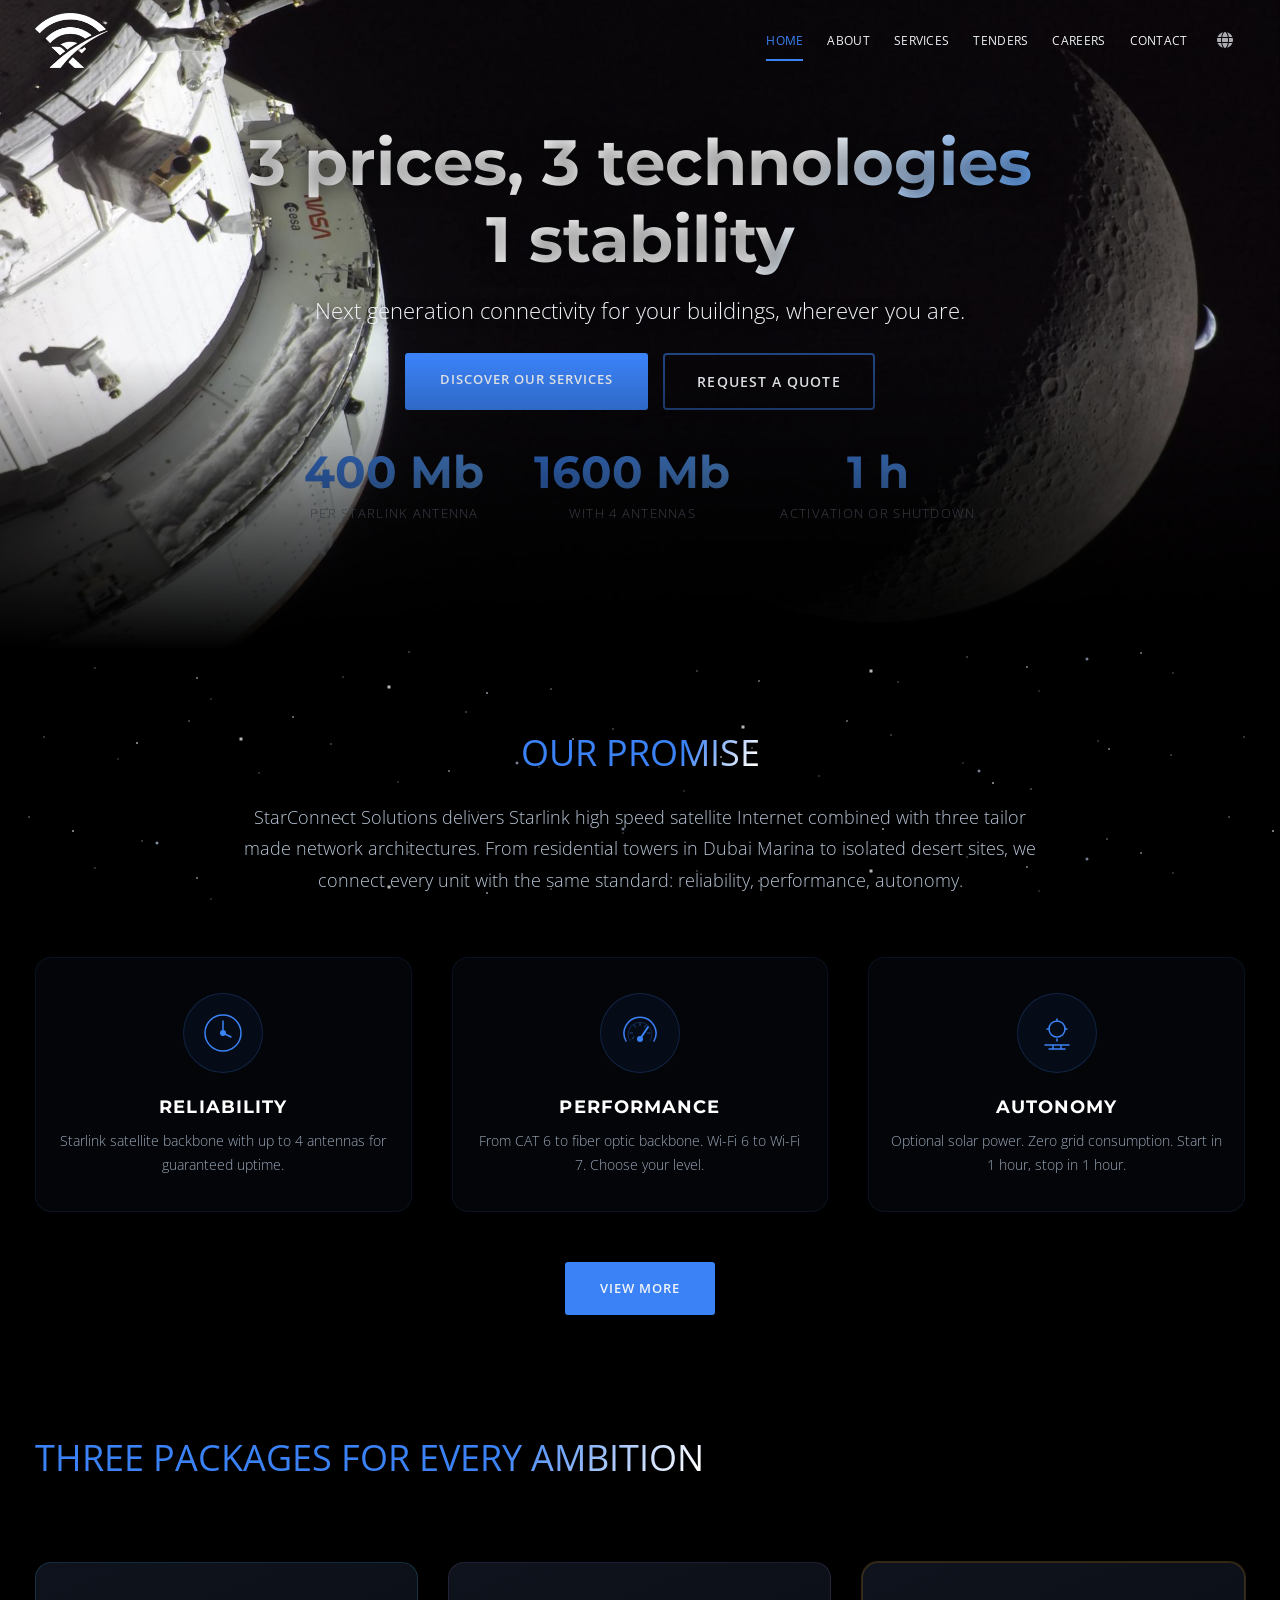
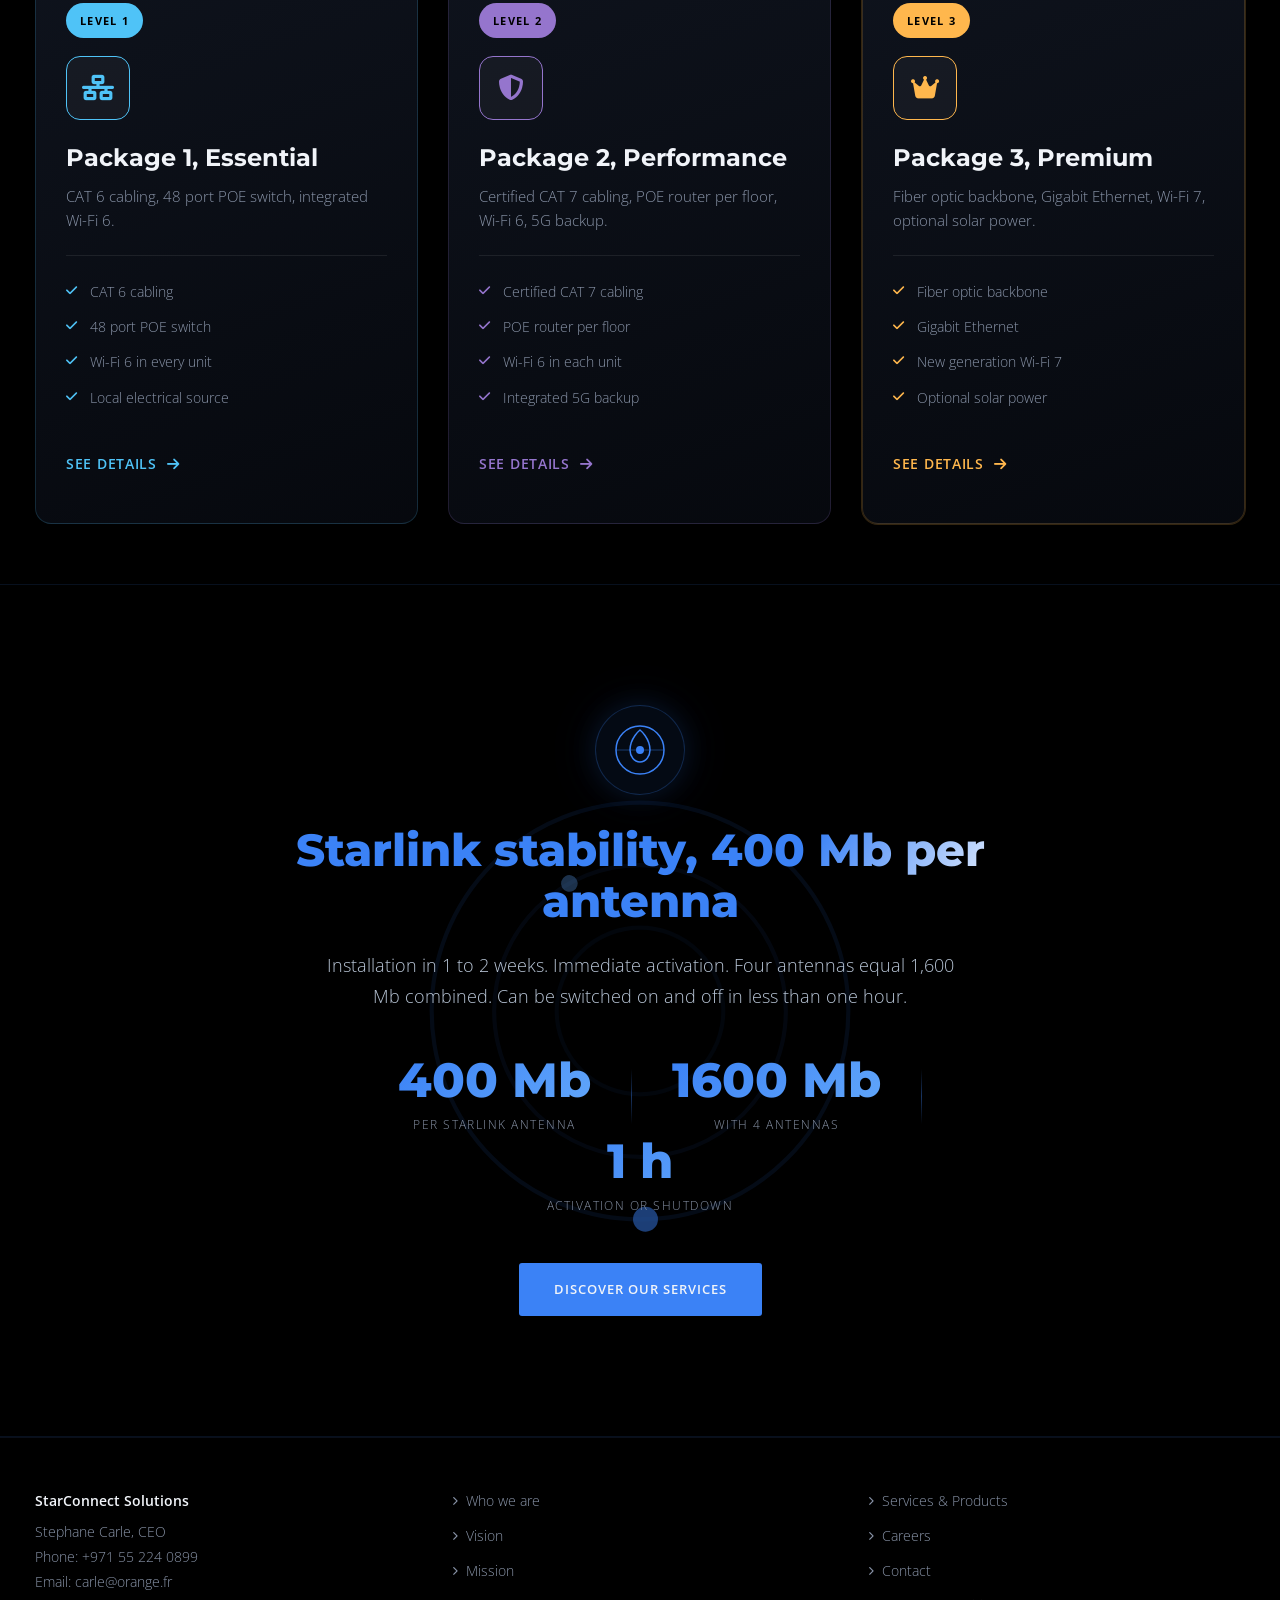
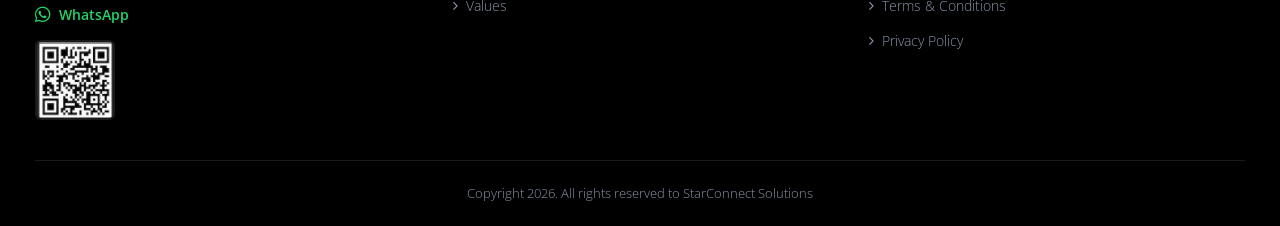
==== commit e7a9ddc7: "OG tags: restore brokxx.github.io URLs so share previews work Replace TODO-domain.com placeholder wi" ====
--- a/index.html
+++ b/index.html
@@ -15,12 +15,12 @@
     <meta property="og:type" content="website">
     <meta property="og:title" content="StarConnect Solutions">
     <meta property="og:description" content="3 prix. 3 technologies. 1 stabilité. Connectivité Starlink haut débit pour vos immeubles.">
-    <meta property="og:image" content="https://TODO-domain.com/assets/images/og-image.jpg">
-    <meta property="og:url" content="https://TODO-domain.com/index.html">
+    <meta property="og:image" content="https://brokxx.github.io/Starconnect/assets/images/og-image.jpg">
+    <meta property="og:url" content="https://brokxx.github.io/Starconnect/index.html">
     <meta name="twitter:card" content="summary_large_image">
     <meta name="twitter:title" content="StarConnect Solutions">
     <meta name="twitter:description" content="3 prix. 3 technologies. 1 stabilité. Connectivité Starlink haut débit pour vos immeubles.">
-    <meta name="twitter:image" content="https://TODO-domain.com/assets/images/og-image.jpg">
+    <meta name="twitter:image" content="https://brokxx.github.io/Starconnect/assets/images/og-image.jpg">
     <link rel="stylesheet" href="style.css?v=36">
 </head>
 <body class="home" data-page-title-key="home.title">
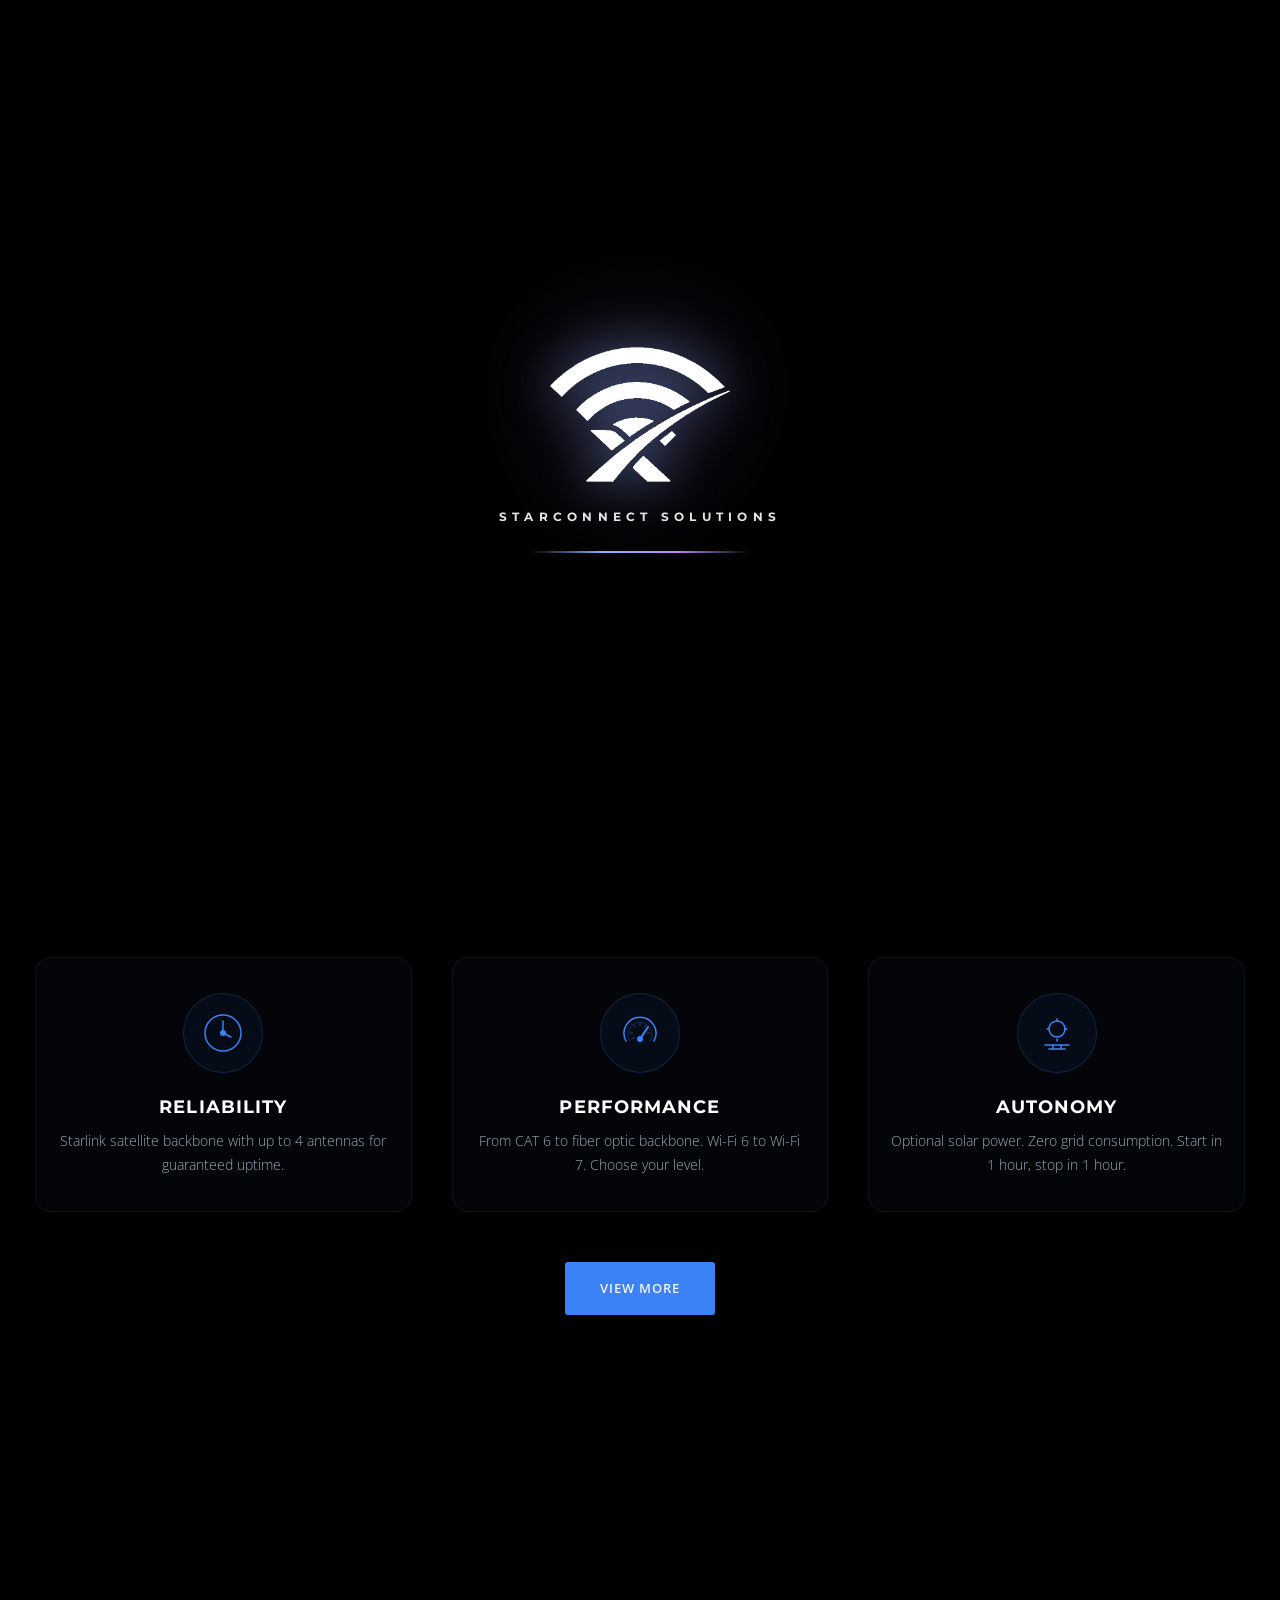
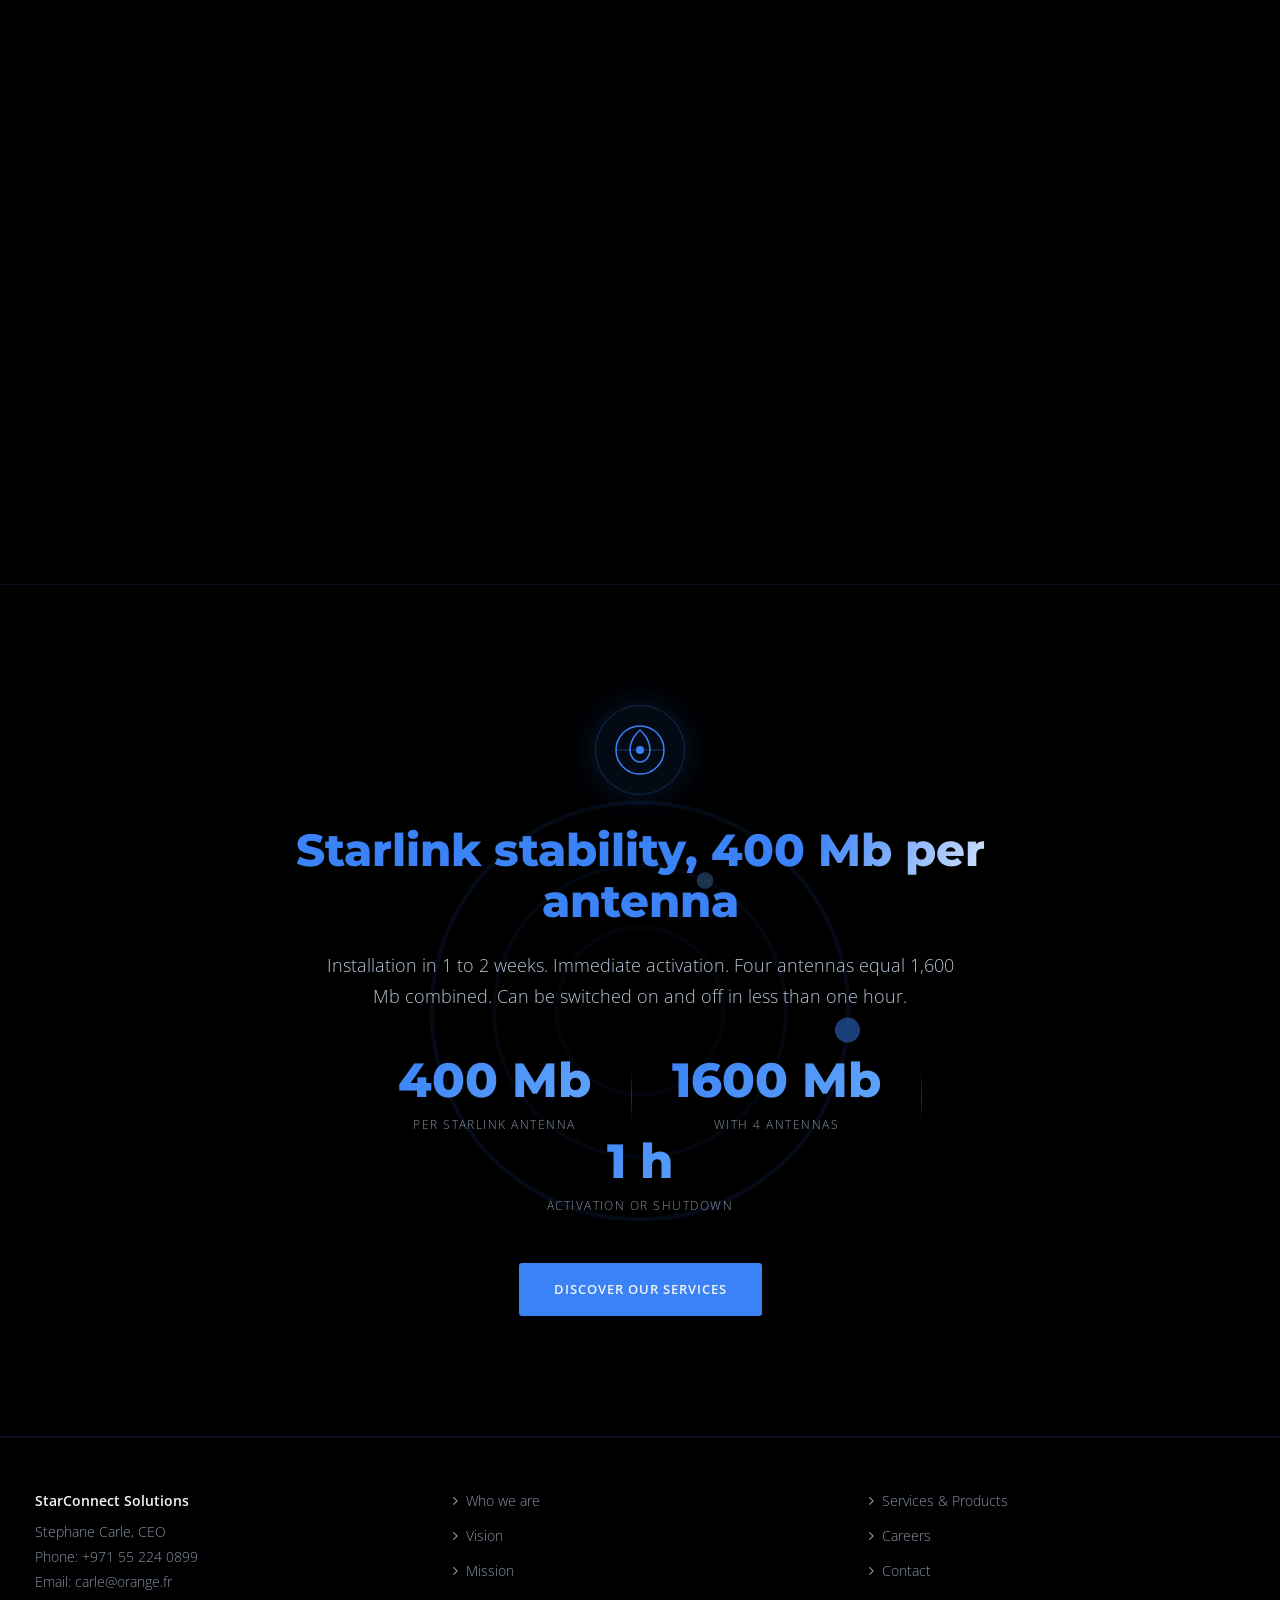
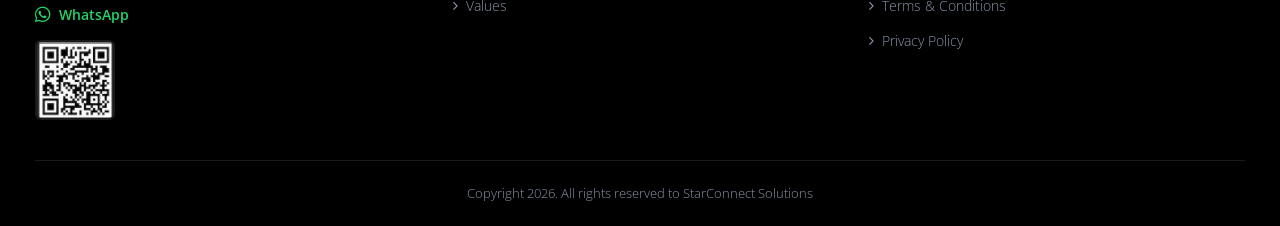
==== commit ba50d2ce: "Mobile packages: re-open cards on bfcache restore Browsers restore pages from back/forward cache wit" ====
--- a/index.html
+++ b/index.html
@@ -21,7 +21,7 @@
     <meta name="twitter:title" content="StarConnect Solutions">
     <meta name="twitter:description" content="3 prix. 3 technologies. 1 stabilité. Connectivité Starlink haut débit pour vos immeubles.">
     <meta name="twitter:image" content="https://brokxx.github.io/Starconnect/assets/images/og-image.jpg">
-    <link rel="stylesheet" href="style.css?v=36">
+    <link rel="stylesheet" href="style.css?v=37">
 </head>
 <body class="home" data-page-title-key="home.title">
 
@@ -326,6 +326,6 @@
 
     <script src="i18n.js?v=37"></script>
     <script src="i18n-extra.js?v=36"></script>
-    <script src="script.js?v=37"></script>
+    <script src="script.js?v=38"></script>
 </body>
 </html>
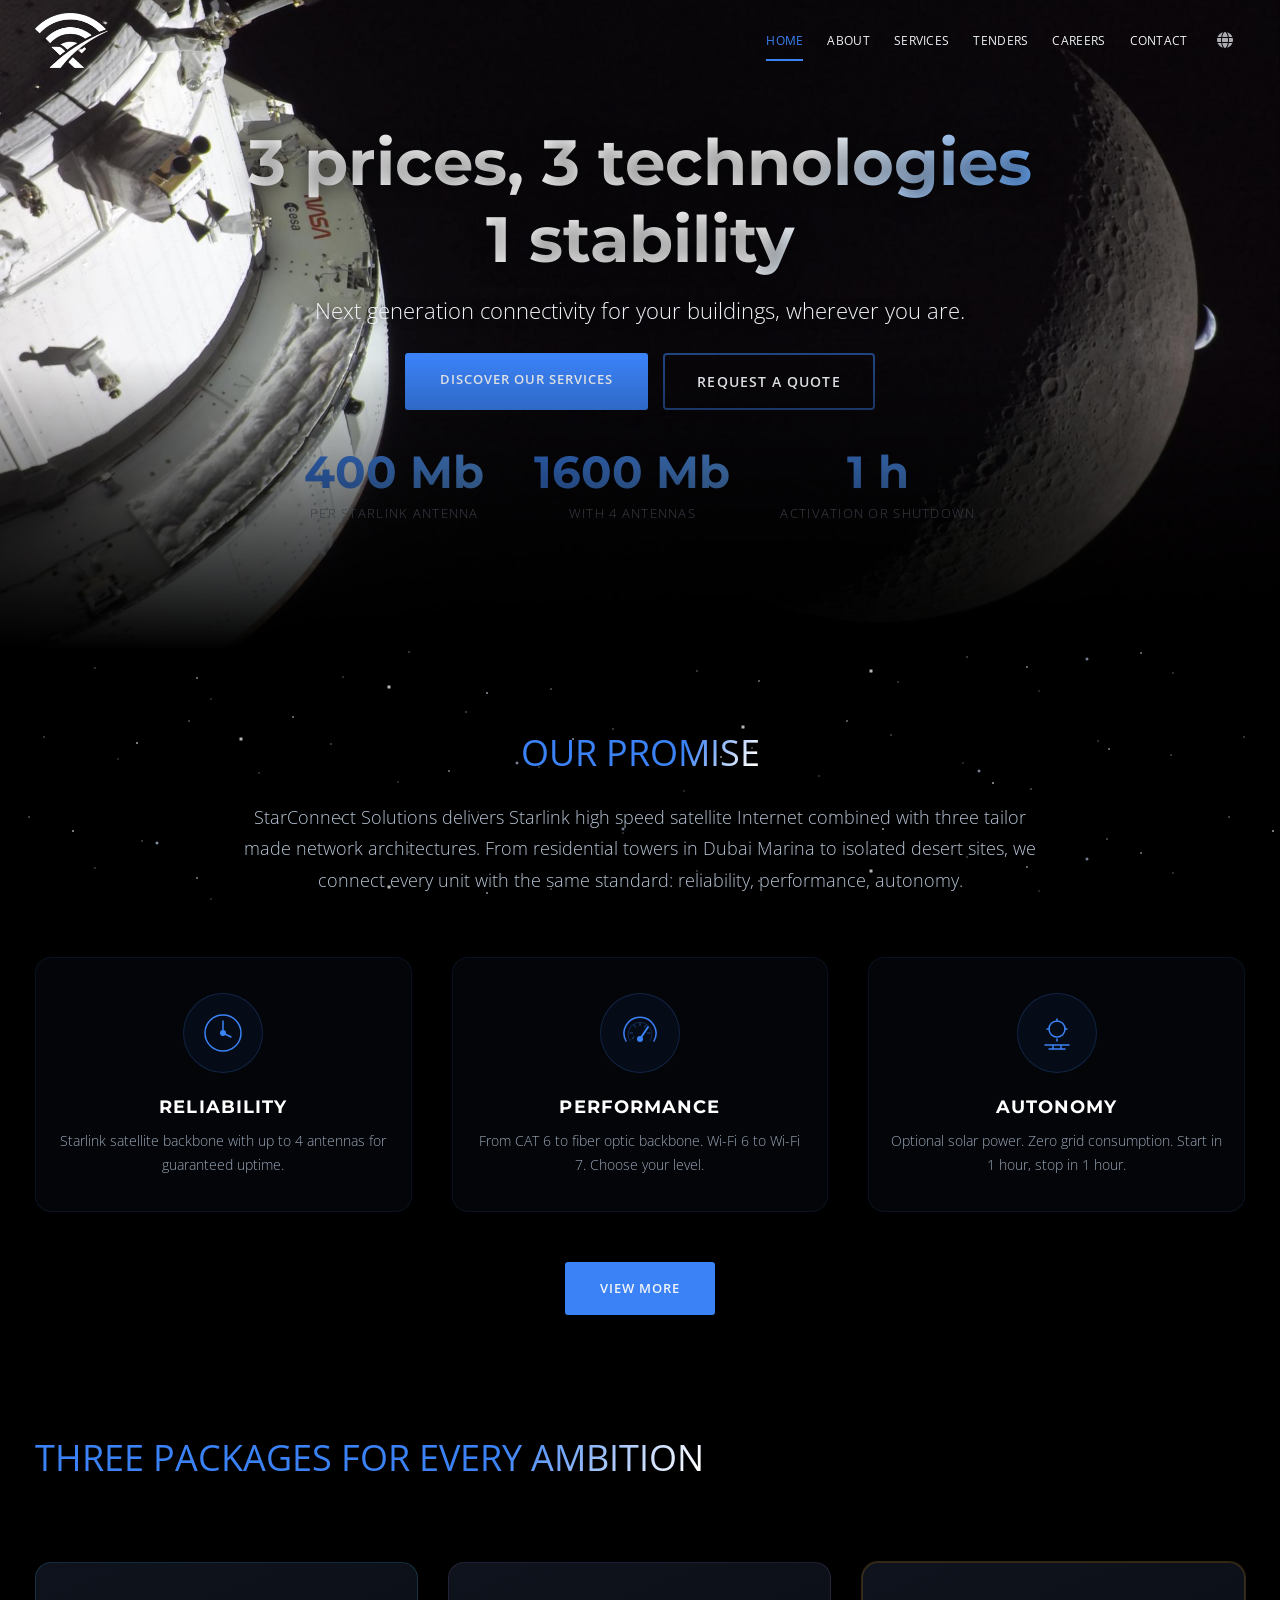
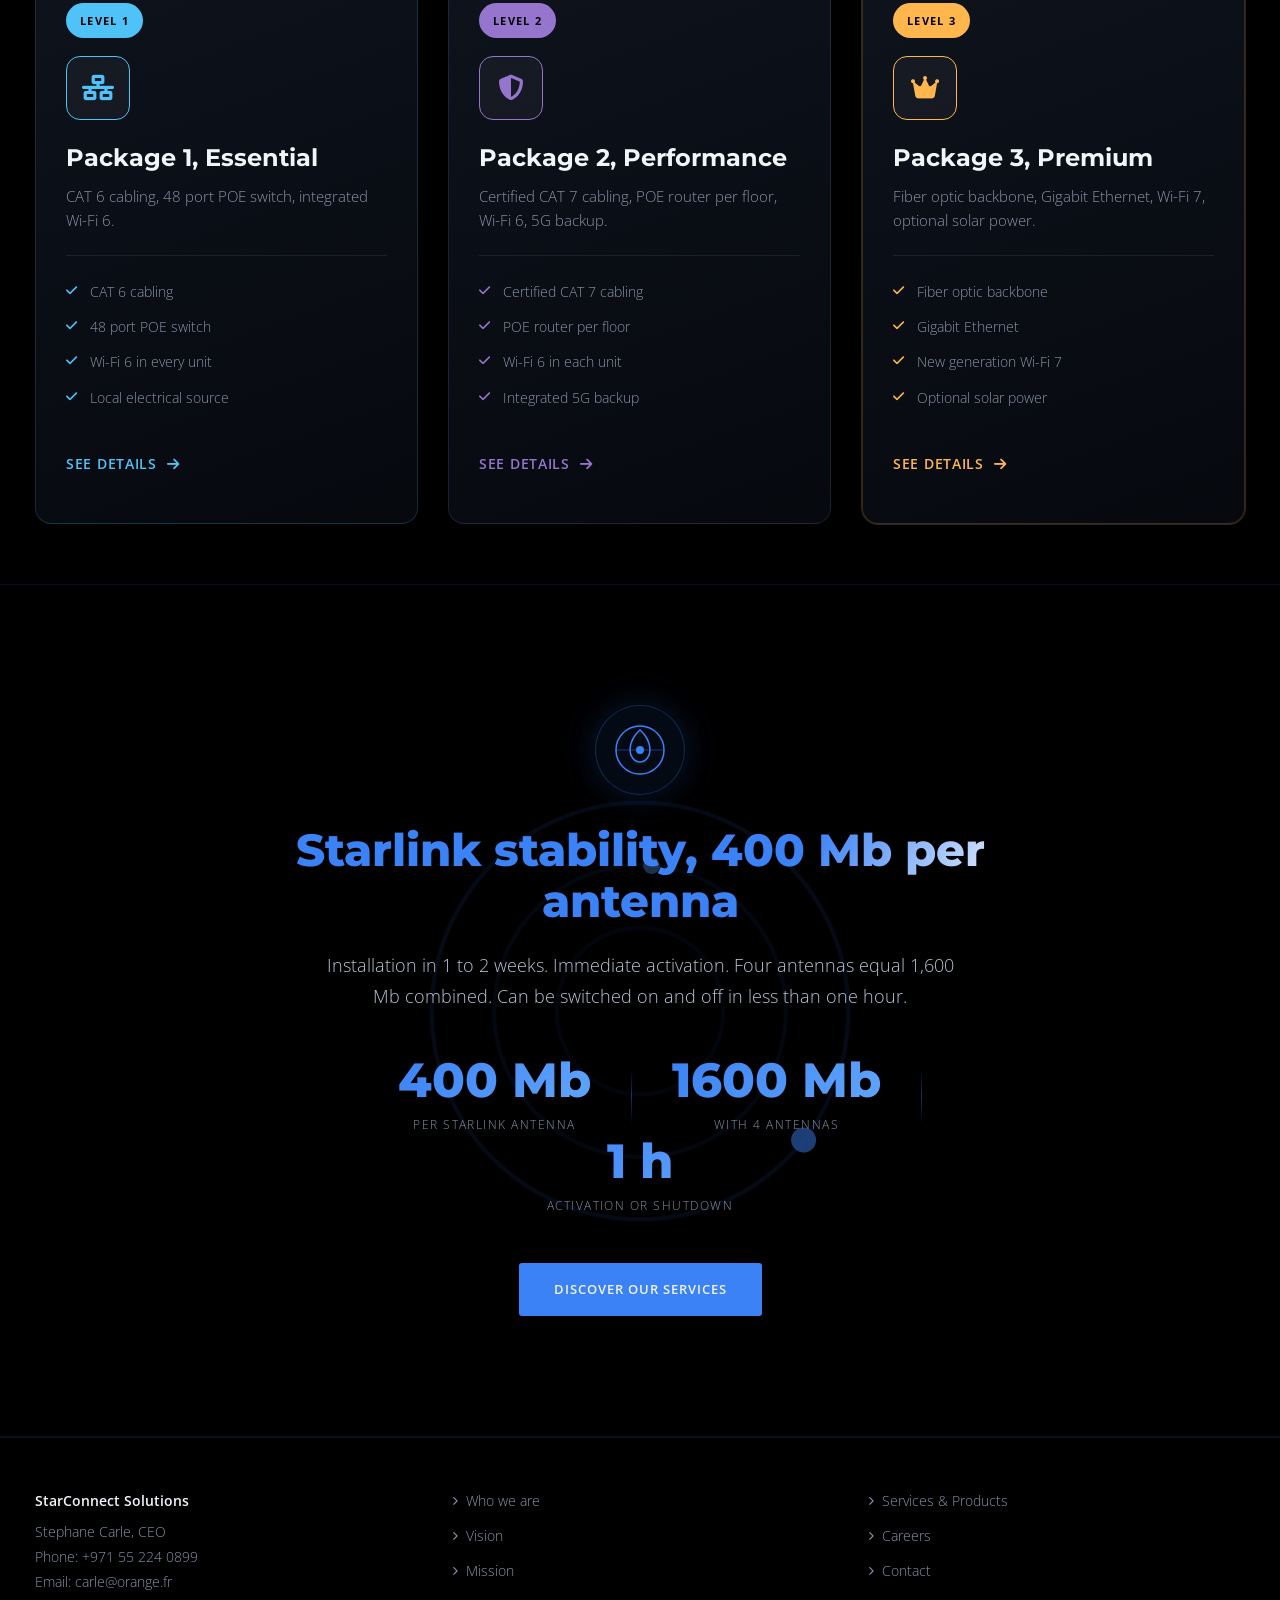
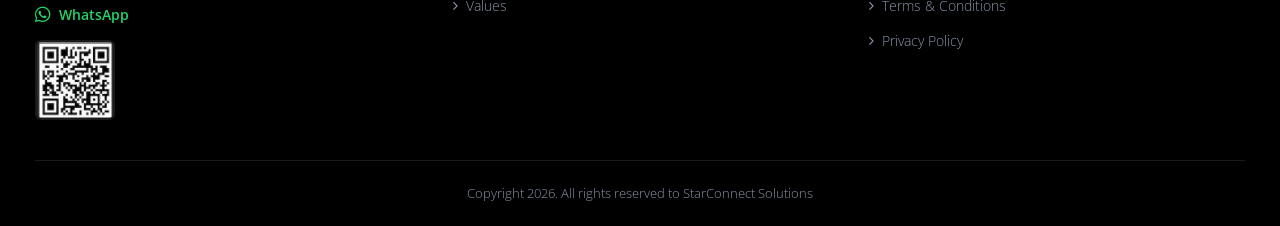
==== commit 7d84ade5: "Hero title: centrer chaque ligne via fit-content + margin auto Les spans display:block prenaient tou" ====
--- a/index.html
+++ b/index.html
@@ -325,7 +325,7 @@
     </footer>
 
     <script src="i18n.js?v=37"></script>
-    <script src="i18n-extra.js?v=36"></script>
+    <script src="i18n-extra.js?v=37"></script>
     <script src="script.js?v=38"></script>
 </body>
 </html>
--- a/style.css
+++ b/style.css
@@ -2164,6 +2164,10 @@
 .hero-content h1 span {
     display: block;
     white-space: nowrap;
+    width: fit-content;
+    width: -moz-fit-content;
+    margin-left: auto;
+    margin-right: auto;
 }
 
 .hero-content p {
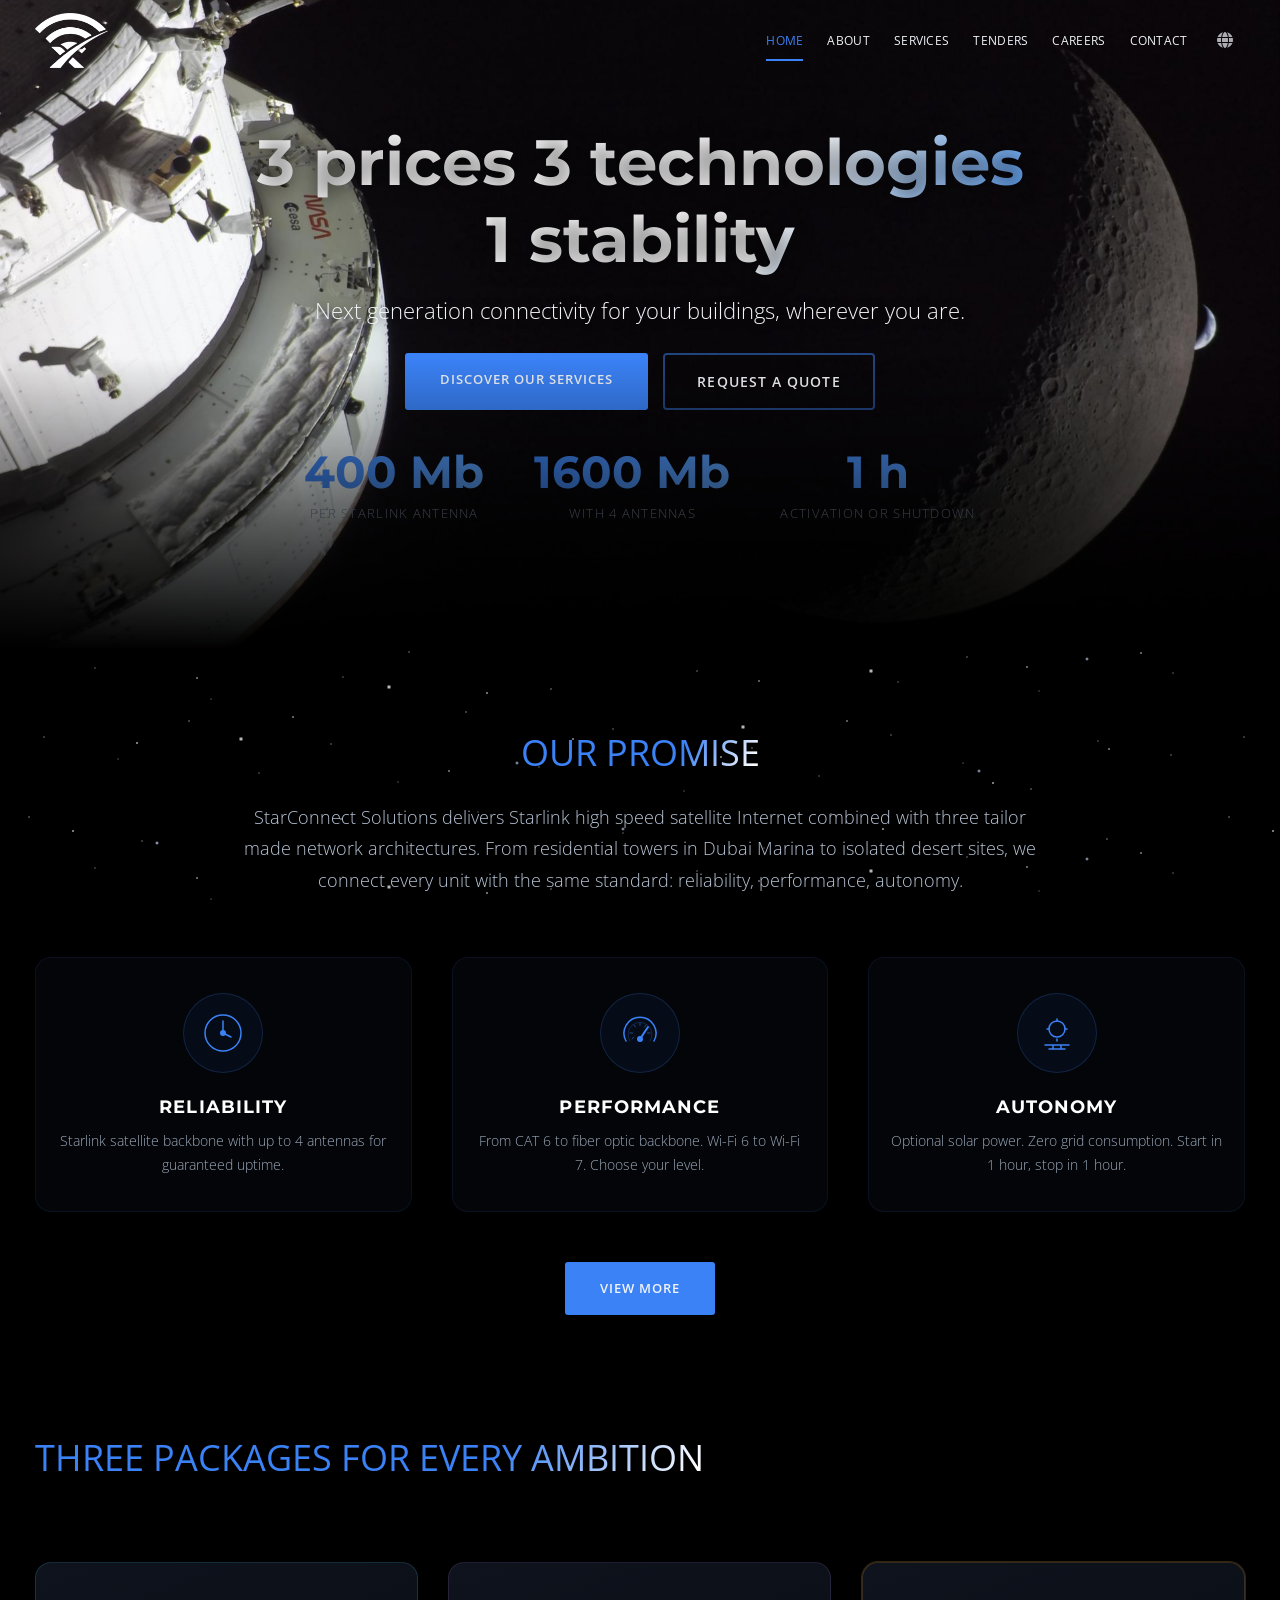
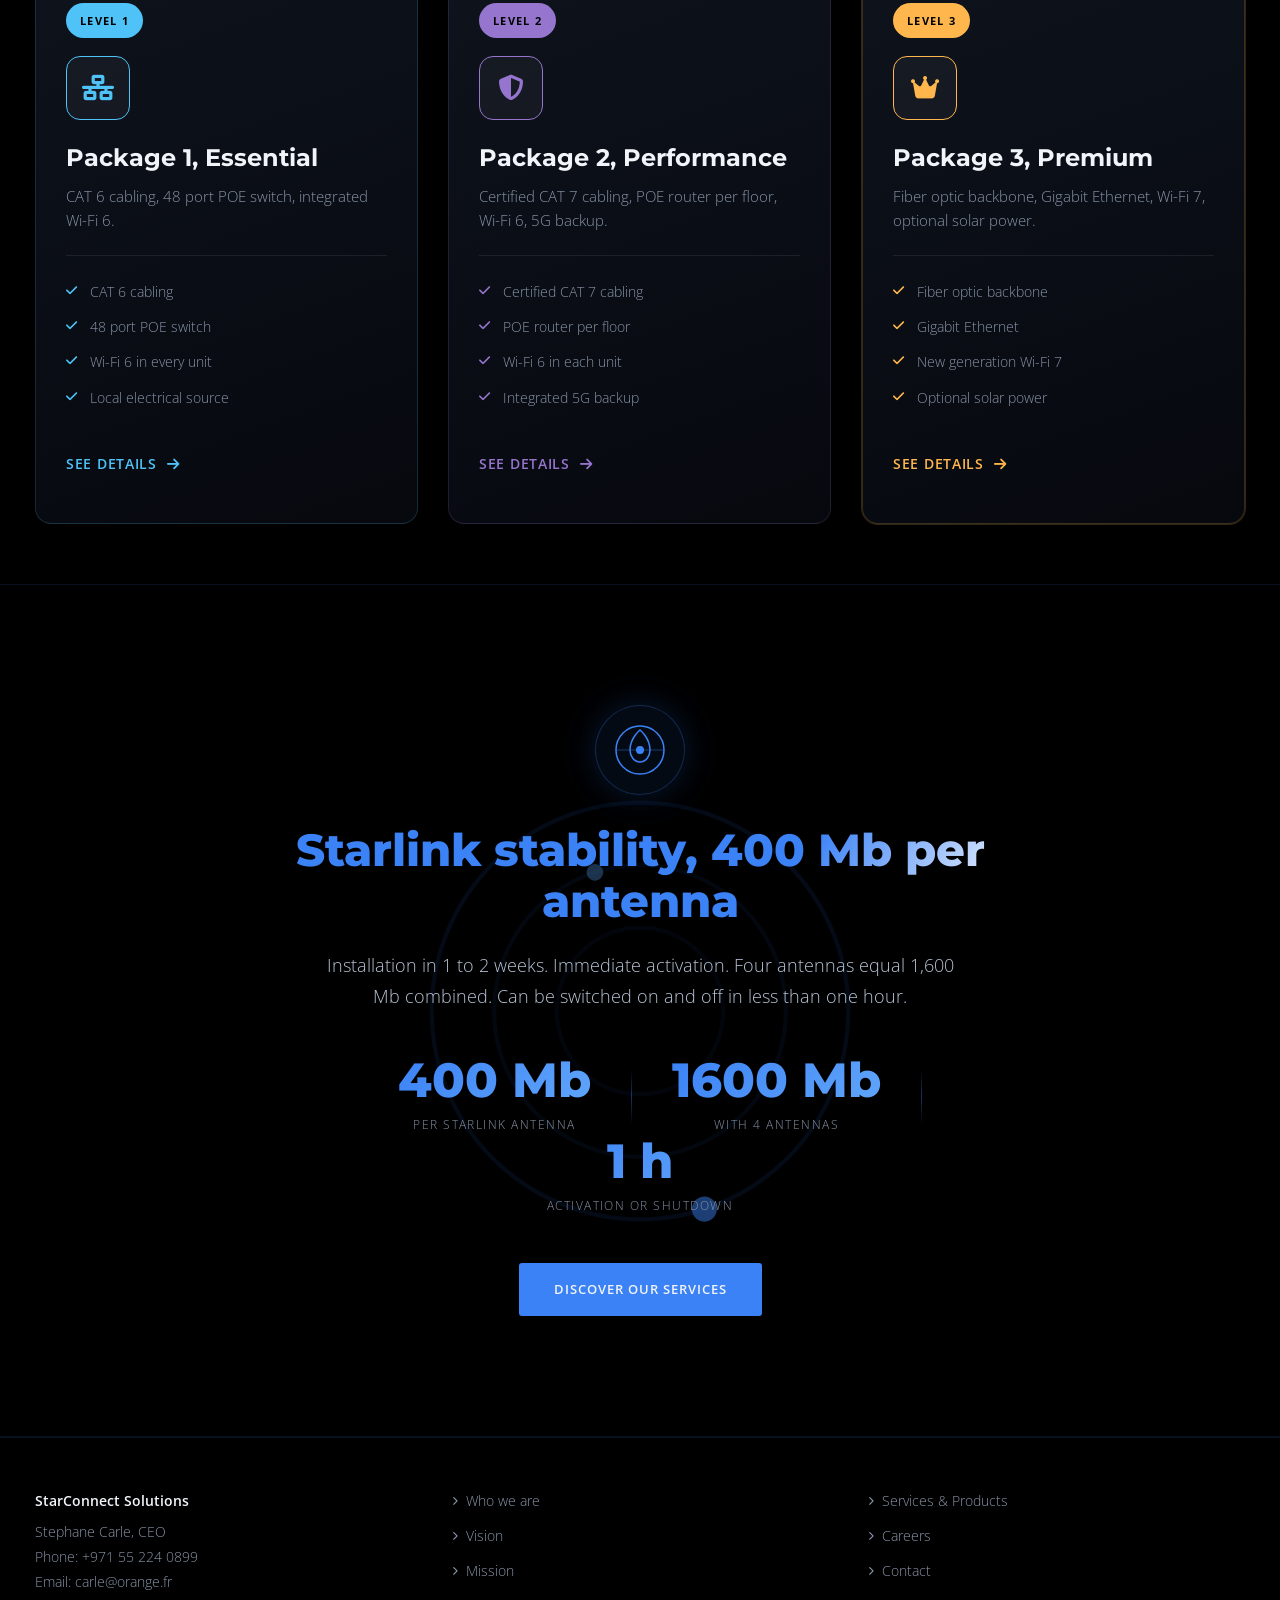
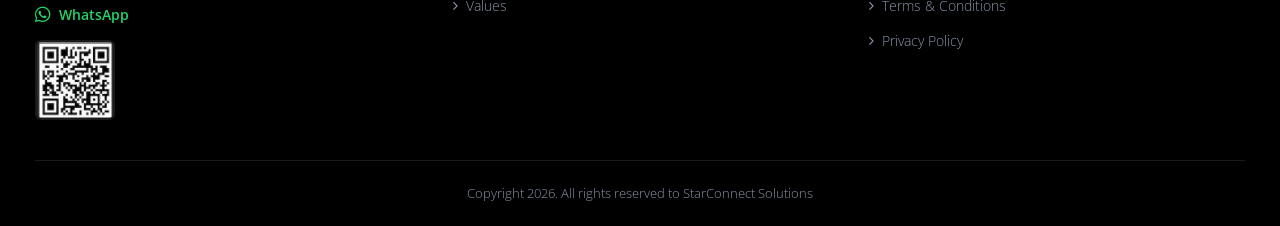
==== commit 8ab1d9b5: "Hero title: retire la virgule entre "3 prix" et "3 technologies" "3 prix, 3 technologies" → "3 prix " ====
--- a/index.html
+++ b/index.html
@@ -21,7 +21,7 @@
     <meta name="twitter:title" content="StarConnect Solutions">
     <meta name="twitter:description" content="3 prix. 3 technologies. 1 stabilité. Connectivité Starlink haut débit pour vos immeubles.">
     <meta name="twitter:image" content="https://brokxx.github.io/Starconnect/assets/images/og-image.jpg">
-    <link rel="stylesheet" href="style.css?v=37">
+    <link rel="stylesheet" href="style.css?v=38">
 </head>
 <body class="home" data-page-title-key="home.title">
 
@@ -324,8 +324,8 @@
         </div>
     </footer>
 
-    <script src="i18n.js?v=37"></script>
-    <script src="i18n-extra.js?v=37"></script>
+    <script src="i18n.js?v=38"></script>
+    <script src="i18n-extra.js?v=38"></script>
     <script src="script.js?v=38"></script>
 </body>
 </html>
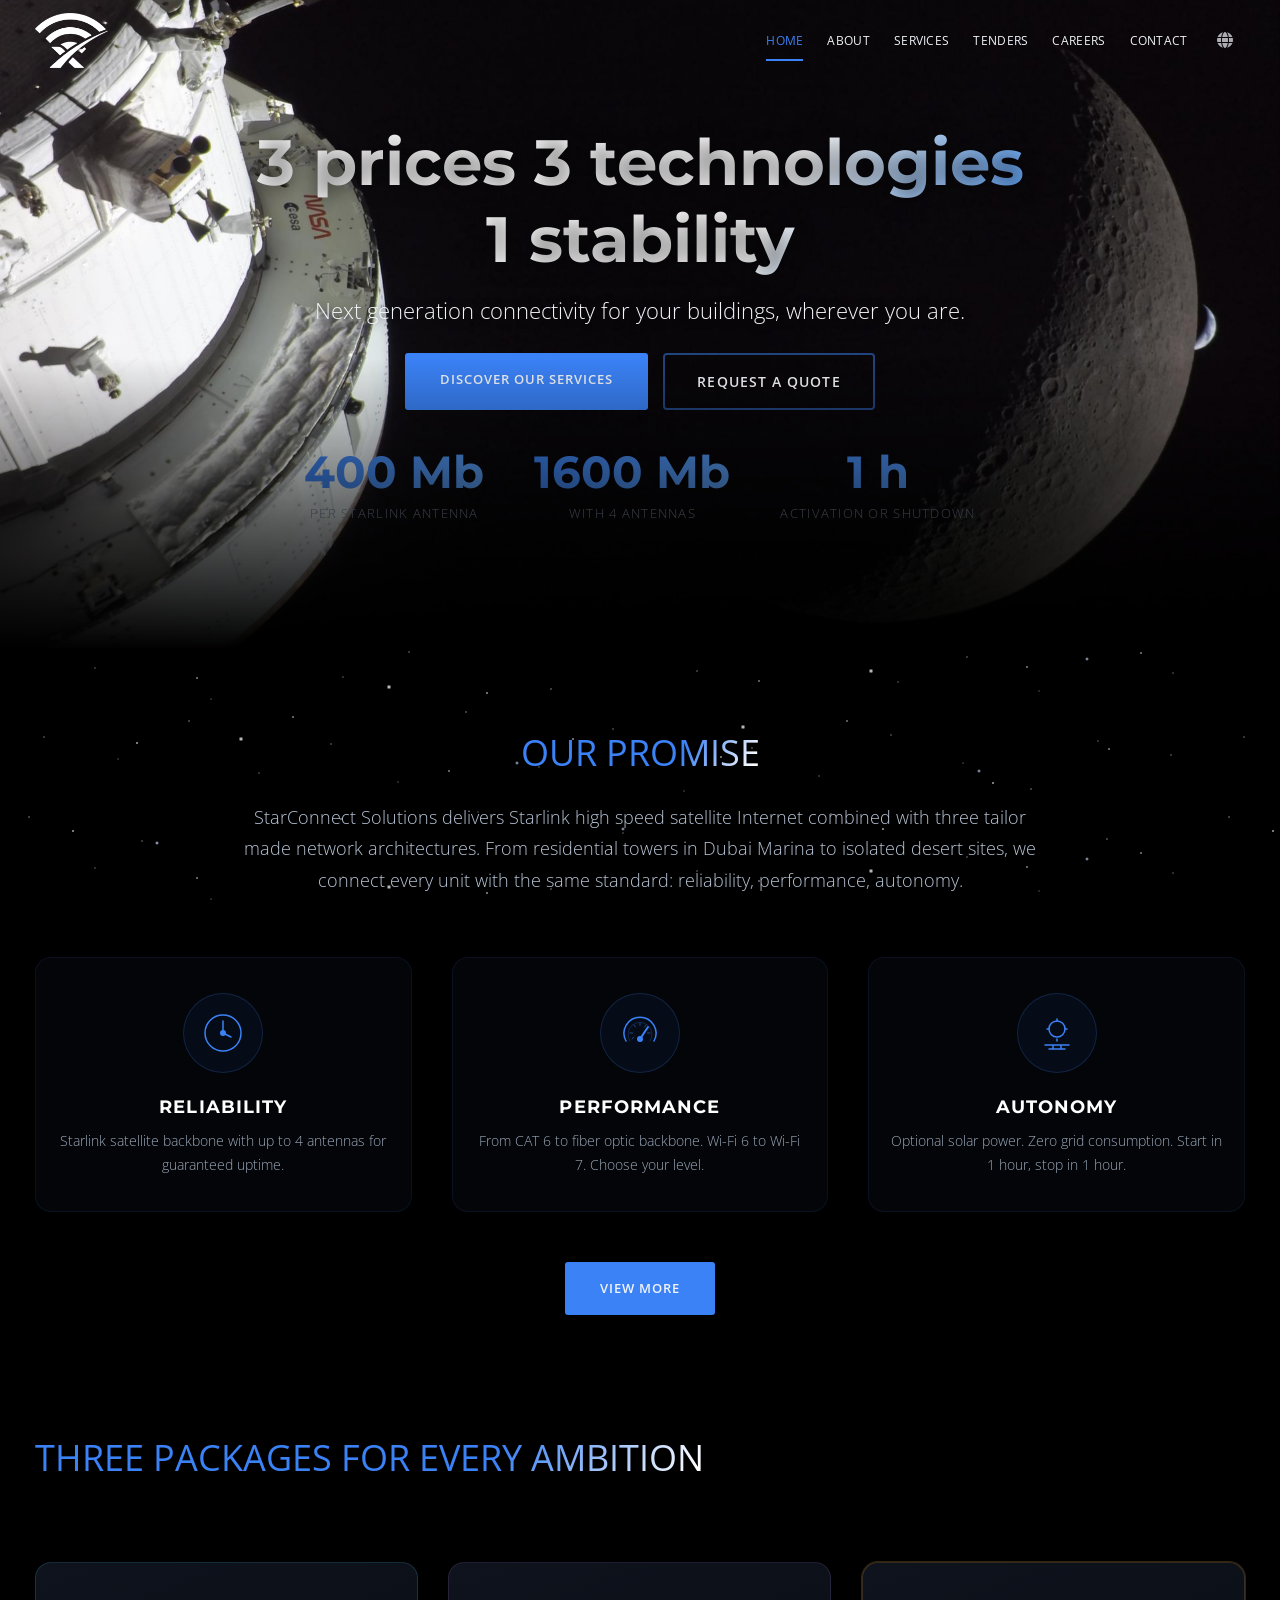
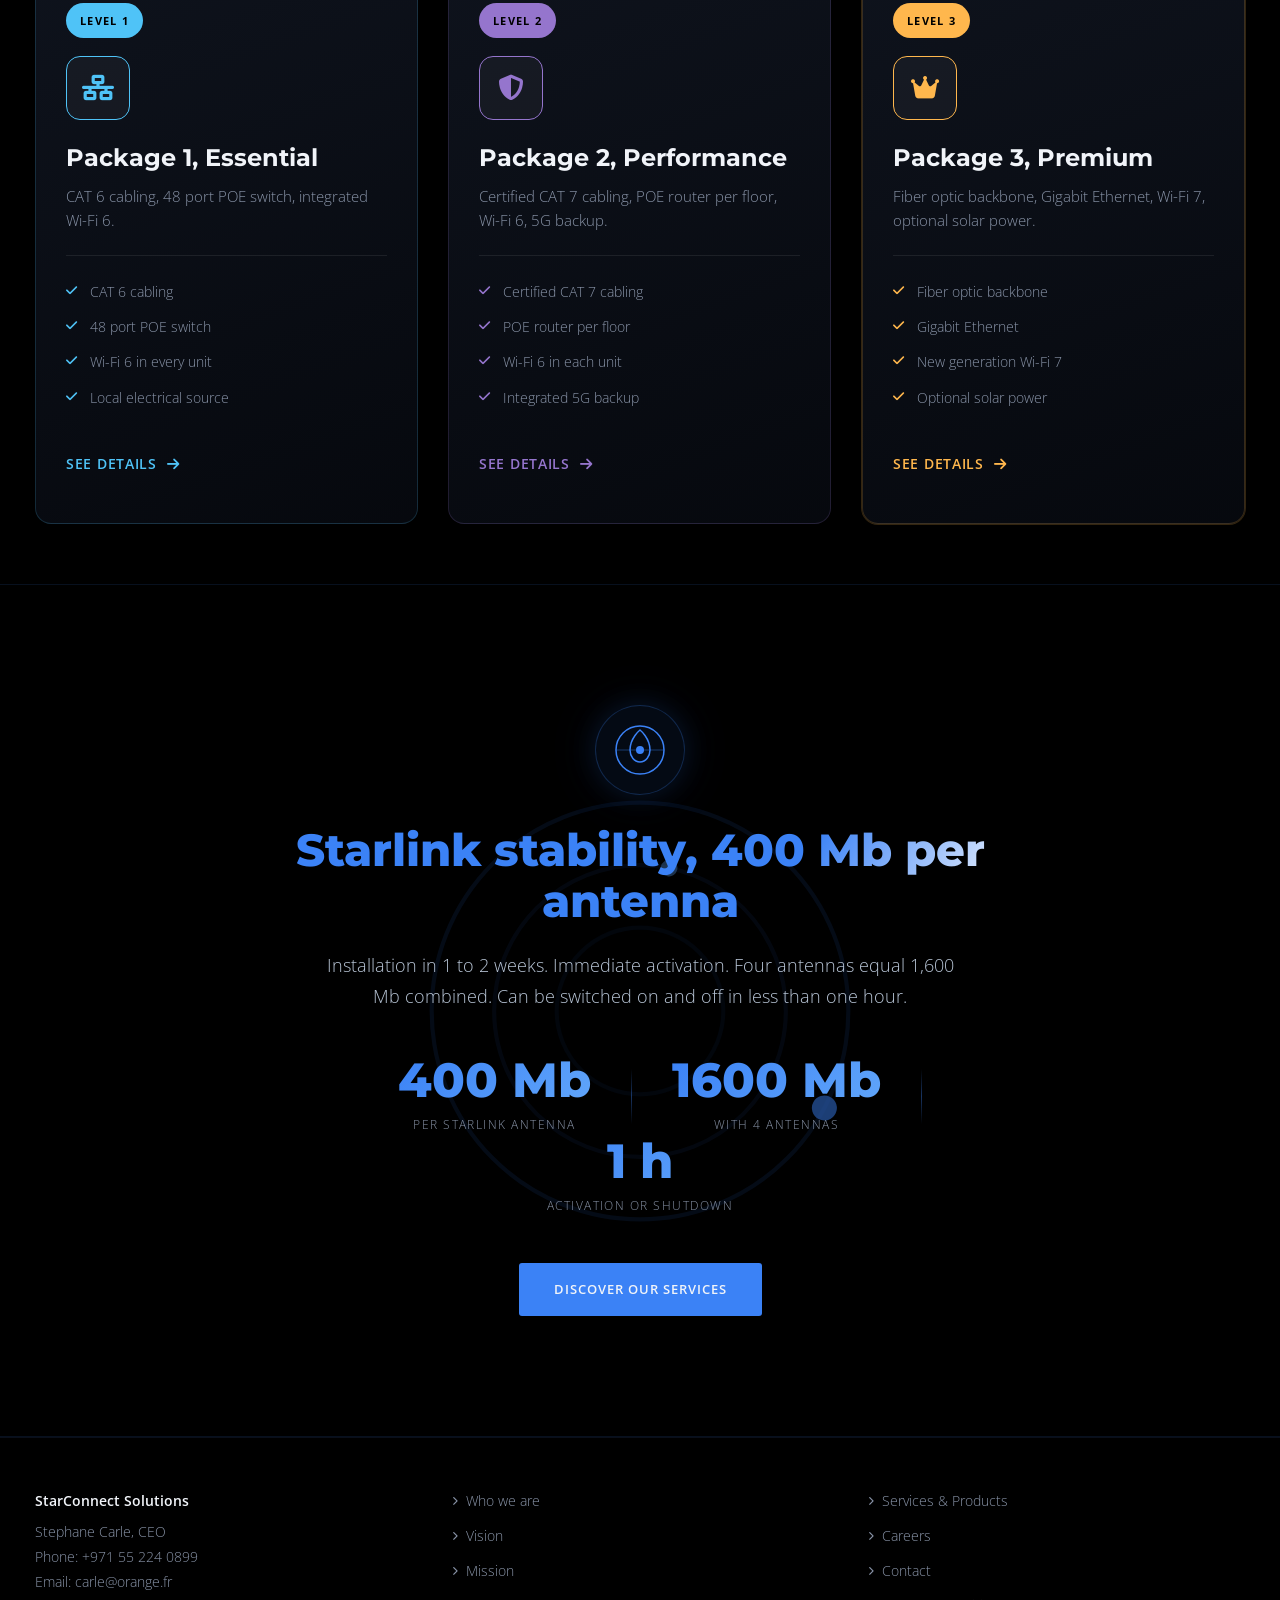
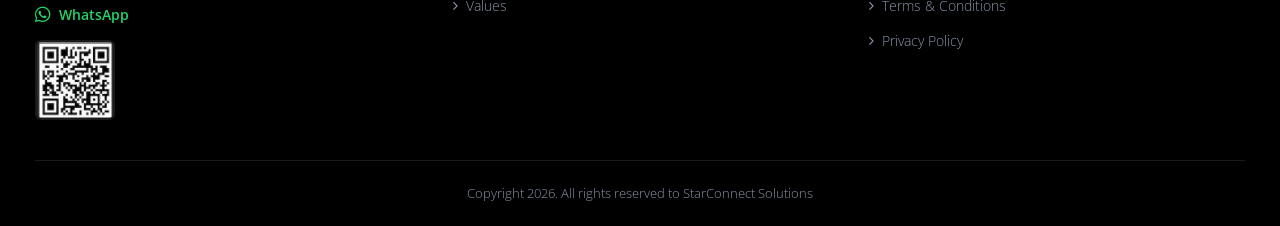
==== commit 0288f09d: "OG tags: switch to production domain starconnectsolutions.com Replace brokxx.github.io/Starconnect p" ====
--- a/index.html
+++ b/index.html
@@ -15,12 +15,12 @@
     <meta property="og:type" content="website">
     <meta property="og:title" content="StarConnect Solutions">
     <meta property="og:description" content="3 prix. 3 technologies. 1 stabilité. Connectivité Starlink haut débit pour vos immeubles.">
-    <meta property="og:image" content="https://brokxx.github.io/Starconnect/assets/images/og-image.jpg">
-    <meta property="og:url" content="https://brokxx.github.io/Starconnect/index.html">
+    <meta property="og:image" content="https://starconnectsolutions.com/assets/images/og-image.jpg">
+    <meta property="og:url" content="https://starconnectsolutions.com/index.html">
     <meta name="twitter:card" content="summary_large_image">
     <meta name="twitter:title" content="StarConnect Solutions">
     <meta name="twitter:description" content="3 prix. 3 technologies. 1 stabilité. Connectivité Starlink haut débit pour vos immeubles.">
-    <meta name="twitter:image" content="https://brokxx.github.io/Starconnect/assets/images/og-image.jpg">
+    <meta name="twitter:image" content="https://starconnectsolutions.com/assets/images/og-image.jpg">
     <link rel="stylesheet" href="style.css?v=38">
 </head>
 <body class="home" data-page-title-key="home.title">
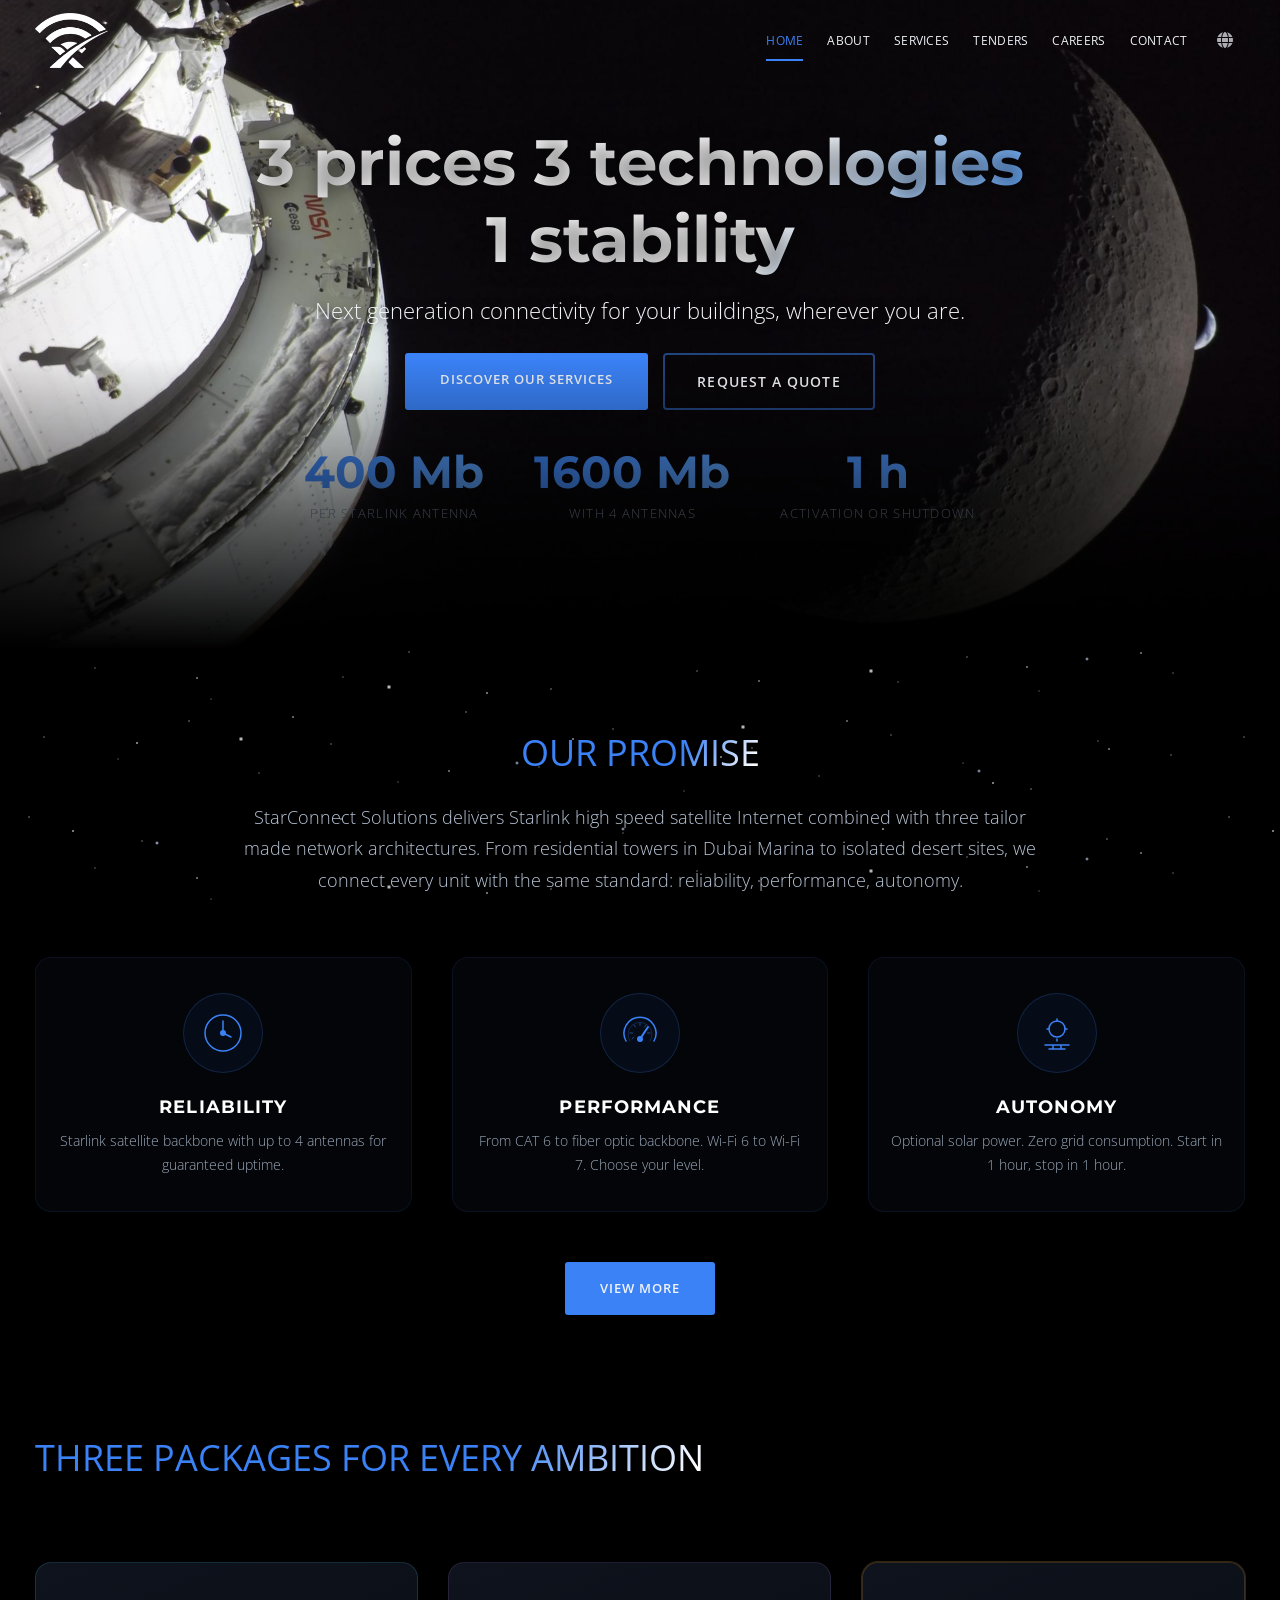
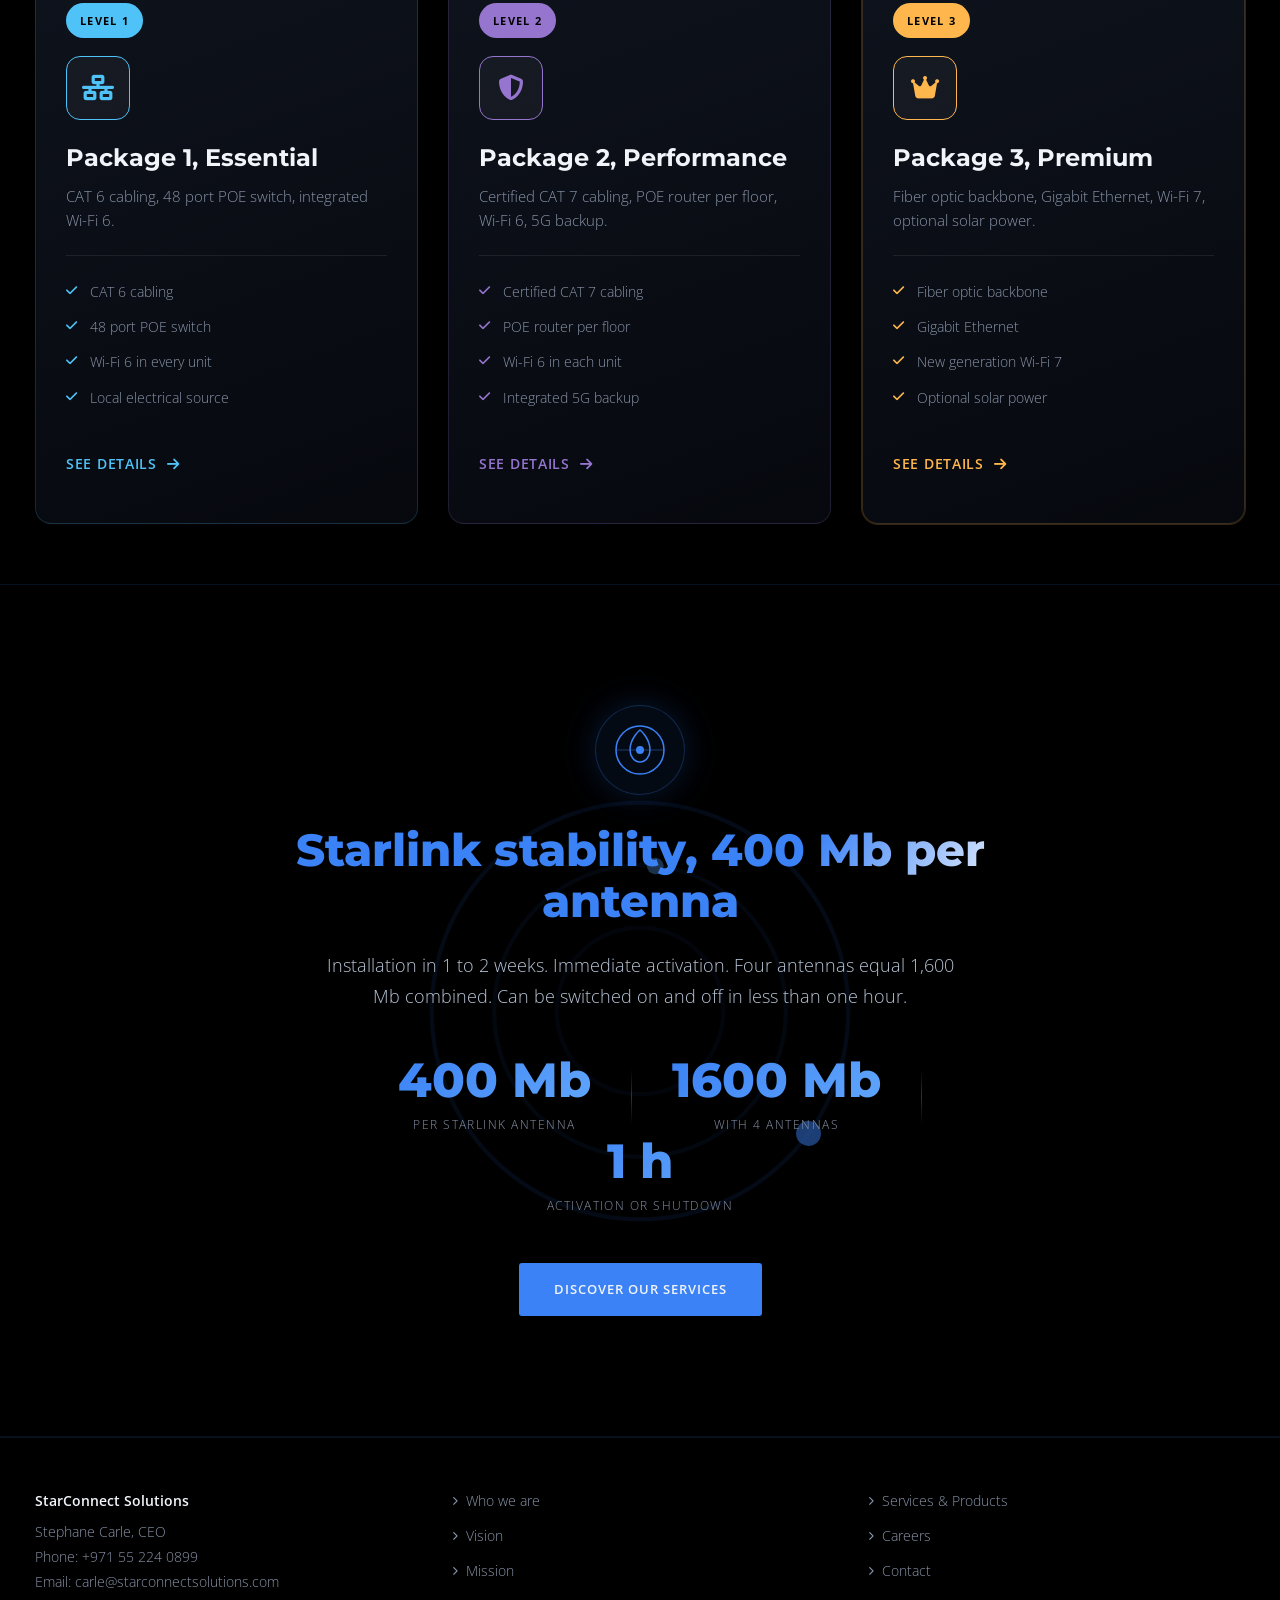
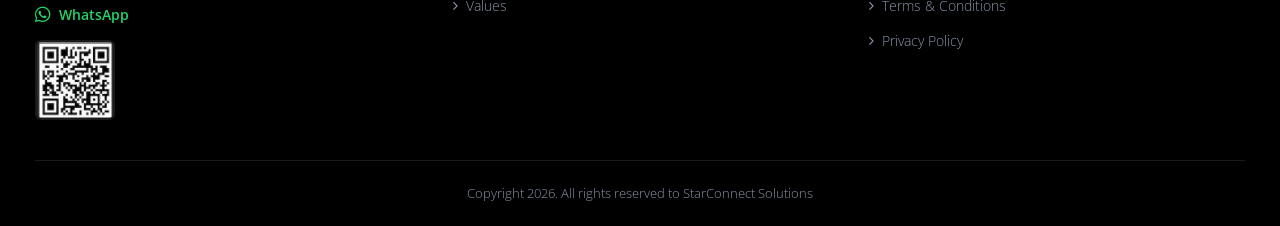
==== commit e9ec33e2: "Contact email: switch to carle@starconnectsolutions.com Replace carle@orange.fr across all pages and" ====
--- a/index.html
+++ b/index.html
@@ -294,7 +294,7 @@
                     <p class="footer-company" data-i18n="footer.company">StarConnect Solutions</p>
                     <p data-i18n="footer.ceo">Stephane Carle, CEO</p>
                     <p data-i18n="footer.phone">Phone: +971 55 224 0899</p>
-                    <p data-i18n="footer.email">Email: carle@orange.fr</p>
+                    <p data-i18n="footer.email">Email: carle@starconnectsolutions.com</p>
                     <a href="https://wa.me/971552240899" class="whatsapp-link"><i class="fa-brands fa-whatsapp"></i> <span data-i18n="footer.whatsapp">WhatsApp</span></a>
                     <div class="footer-qr">
                         <img src="assets/images/qrcode.png" alt="QR Code WhatsApp" loading="lazy" decoding="async">
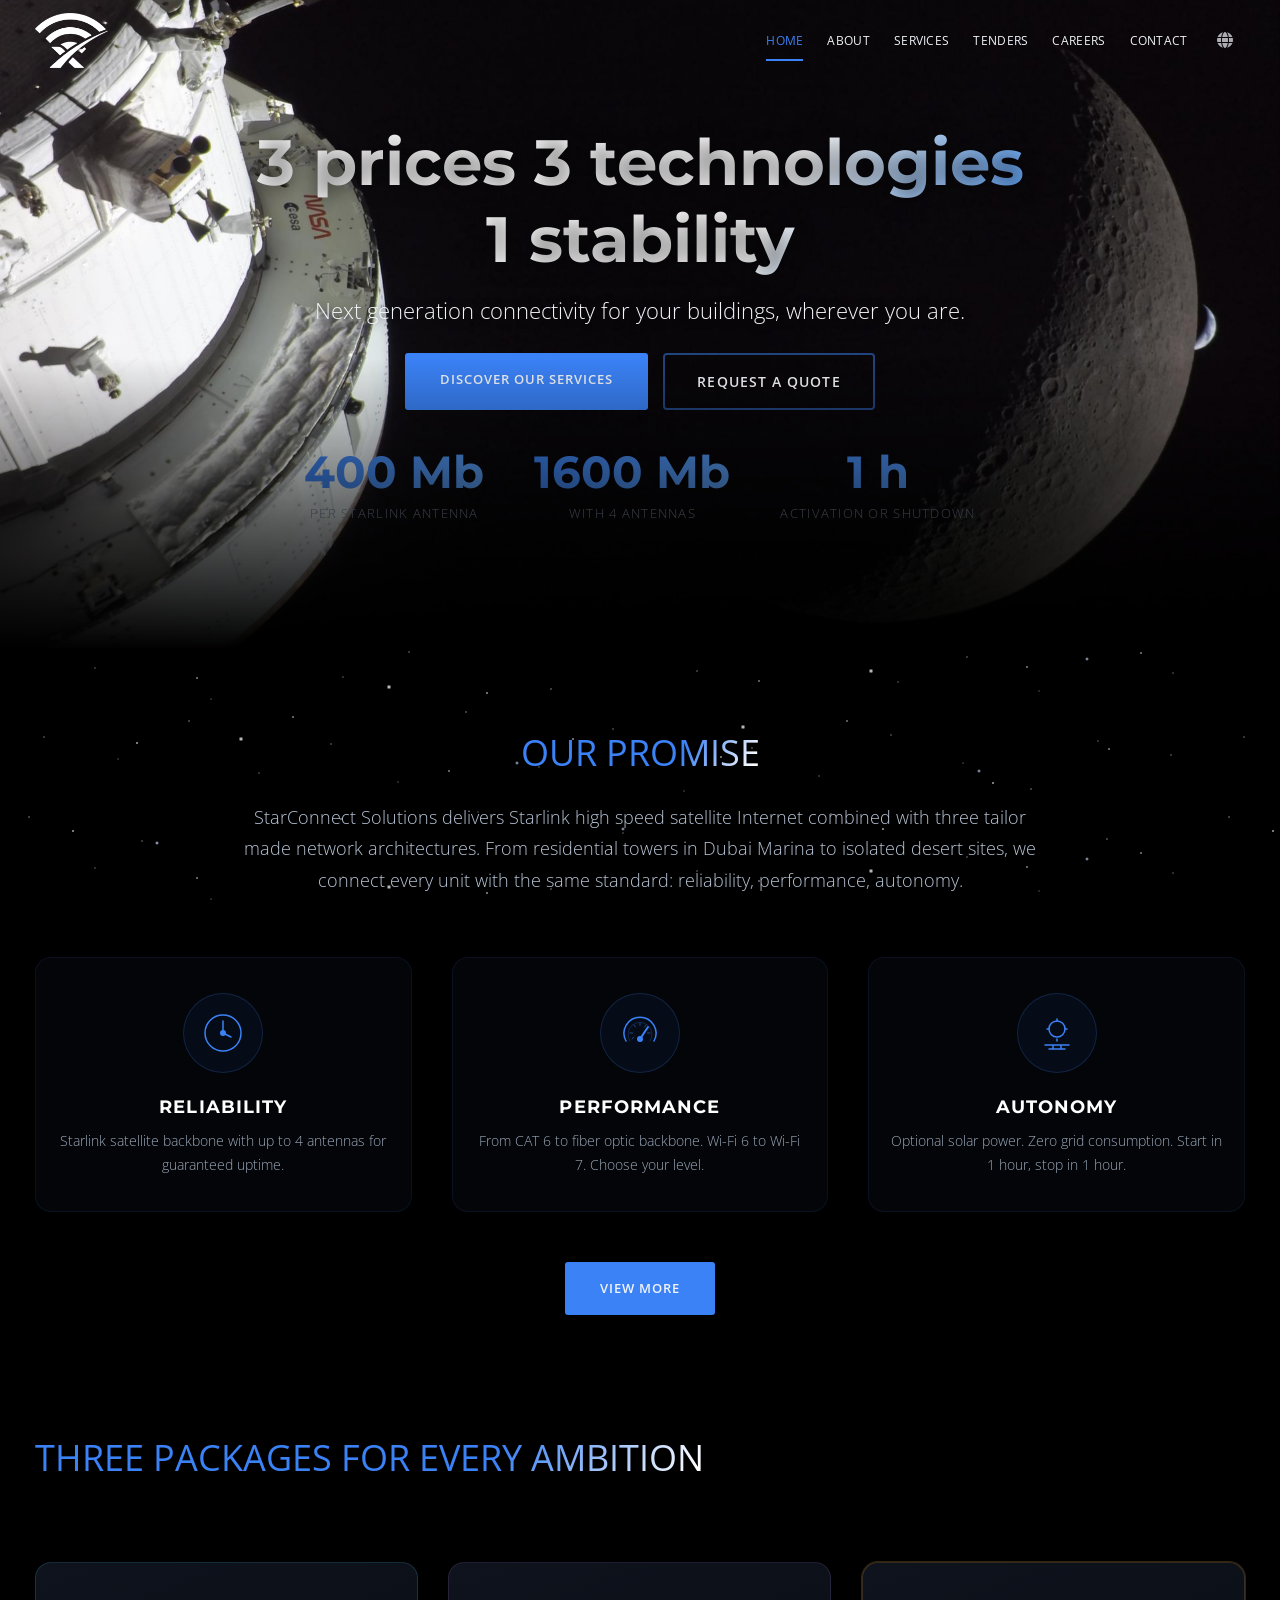
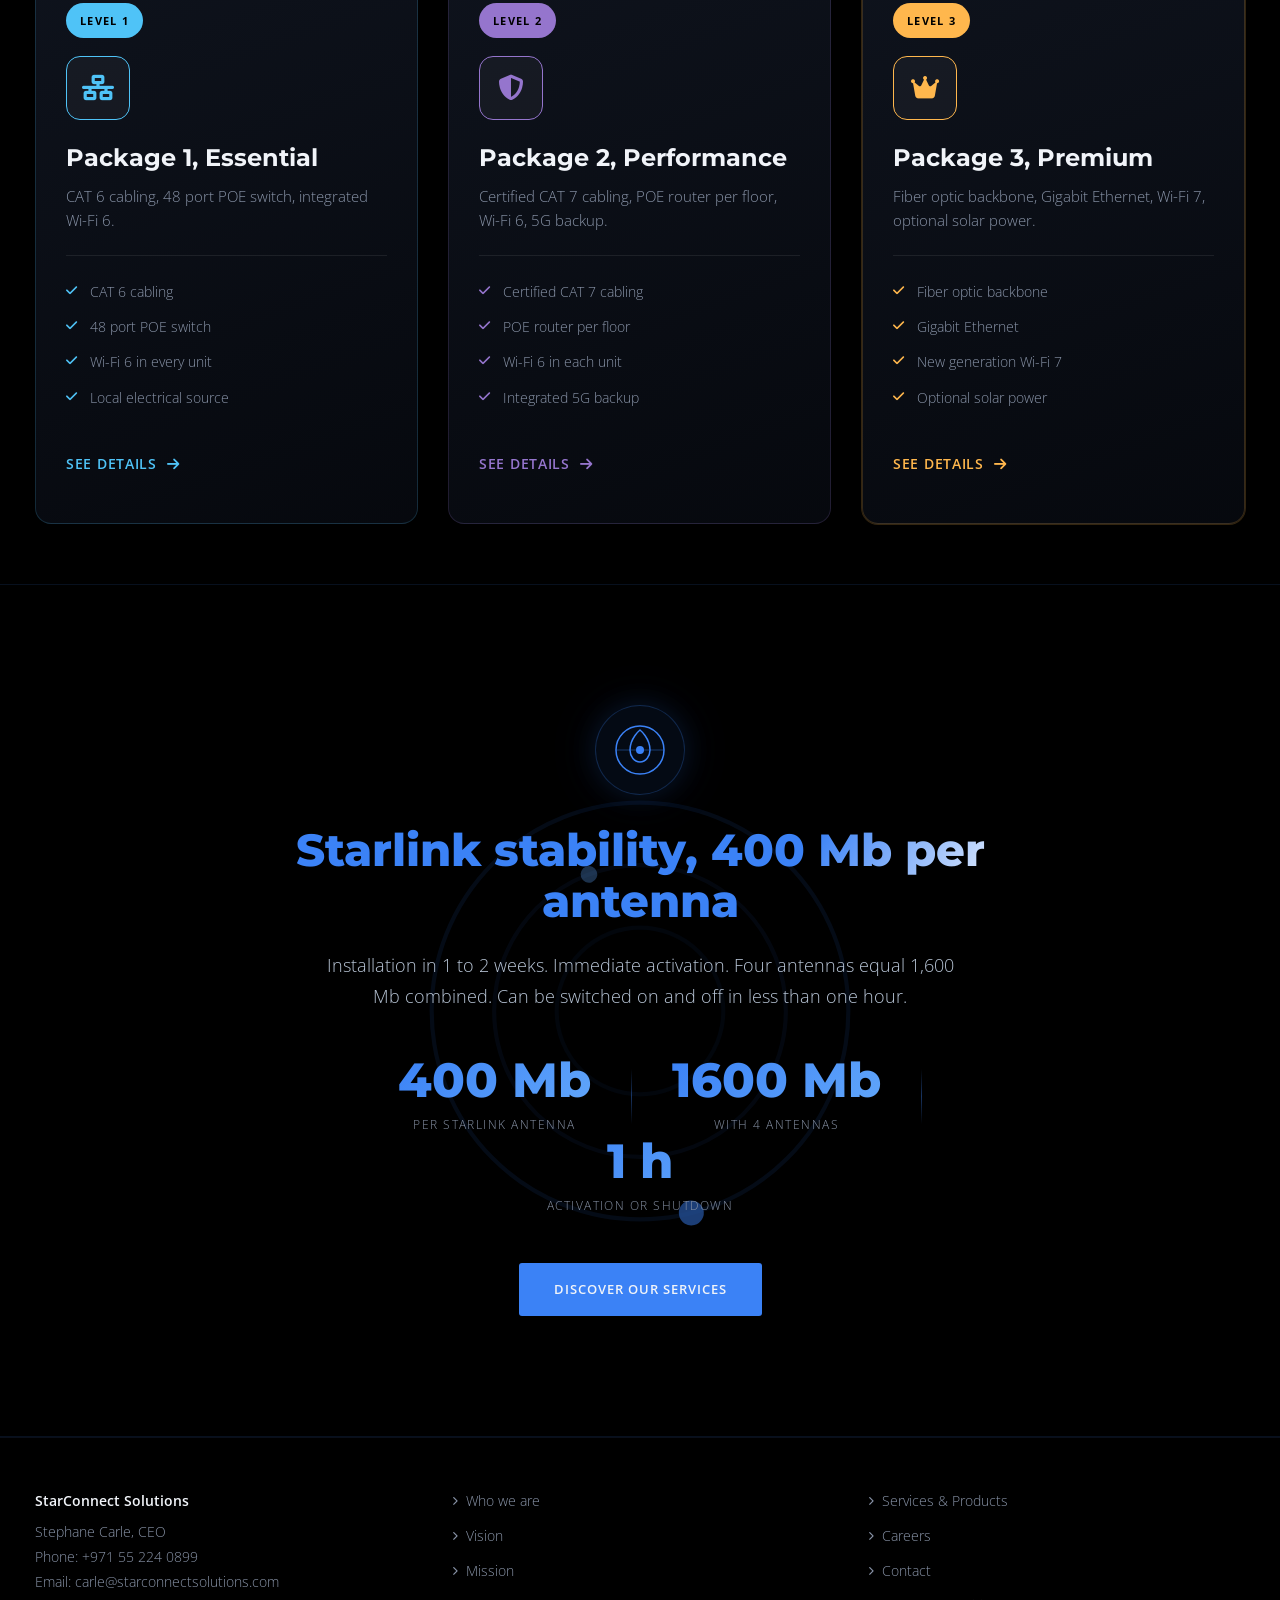
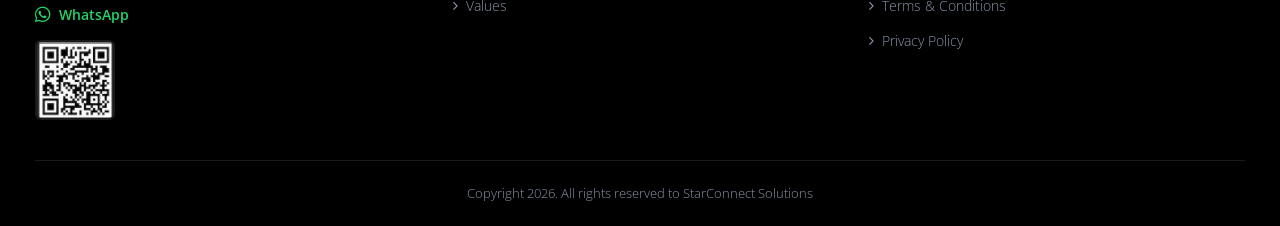
==== commit f69997a4: "Contact form: temporary mailto fallback via JS The old Formspree REPLACE_ME placeholder showed an er" ====
--- a/index.html
+++ b/index.html
@@ -326,6 +326,6 @@
 
     <script src="i18n.js?v=38"></script>
     <script src="i18n-extra.js?v=38"></script>
-    <script src="script.js?v=38"></script>
+    <script src="script.js?v=39"></script>
 </body>
 </html>
